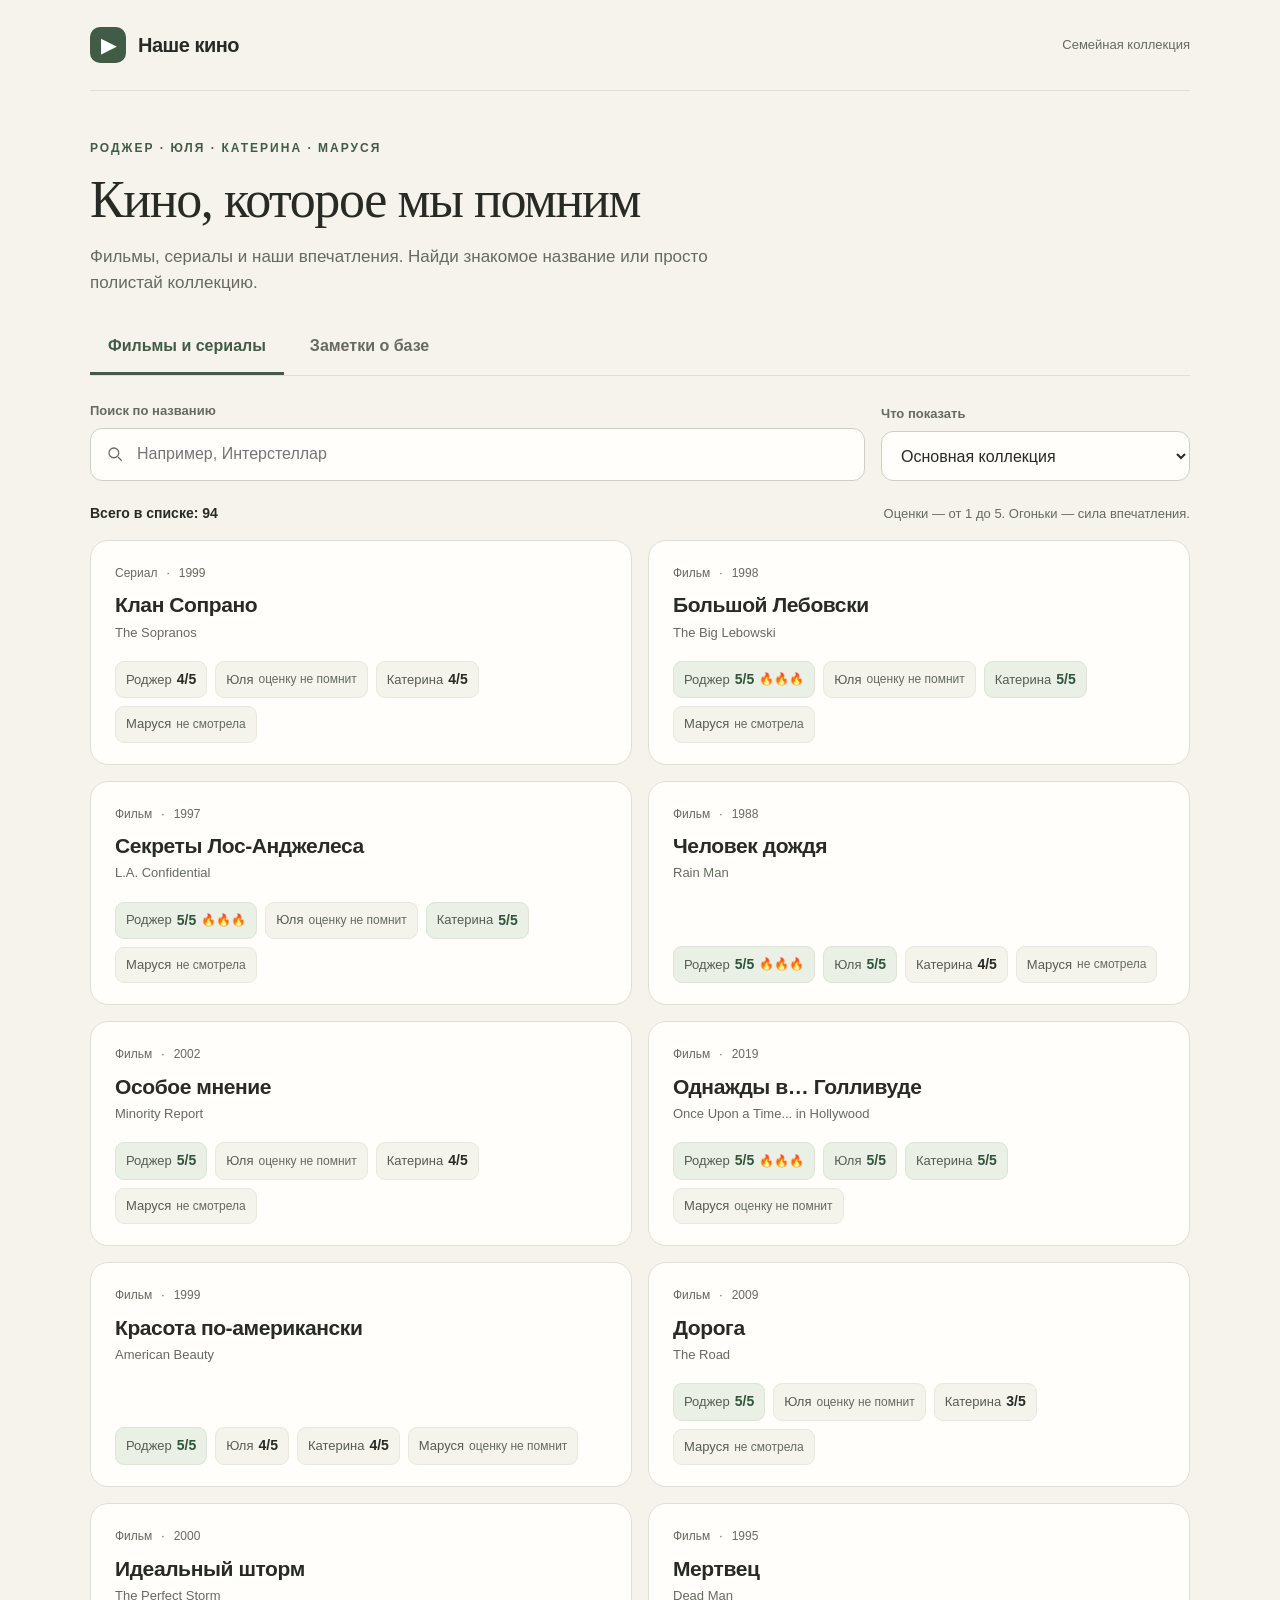
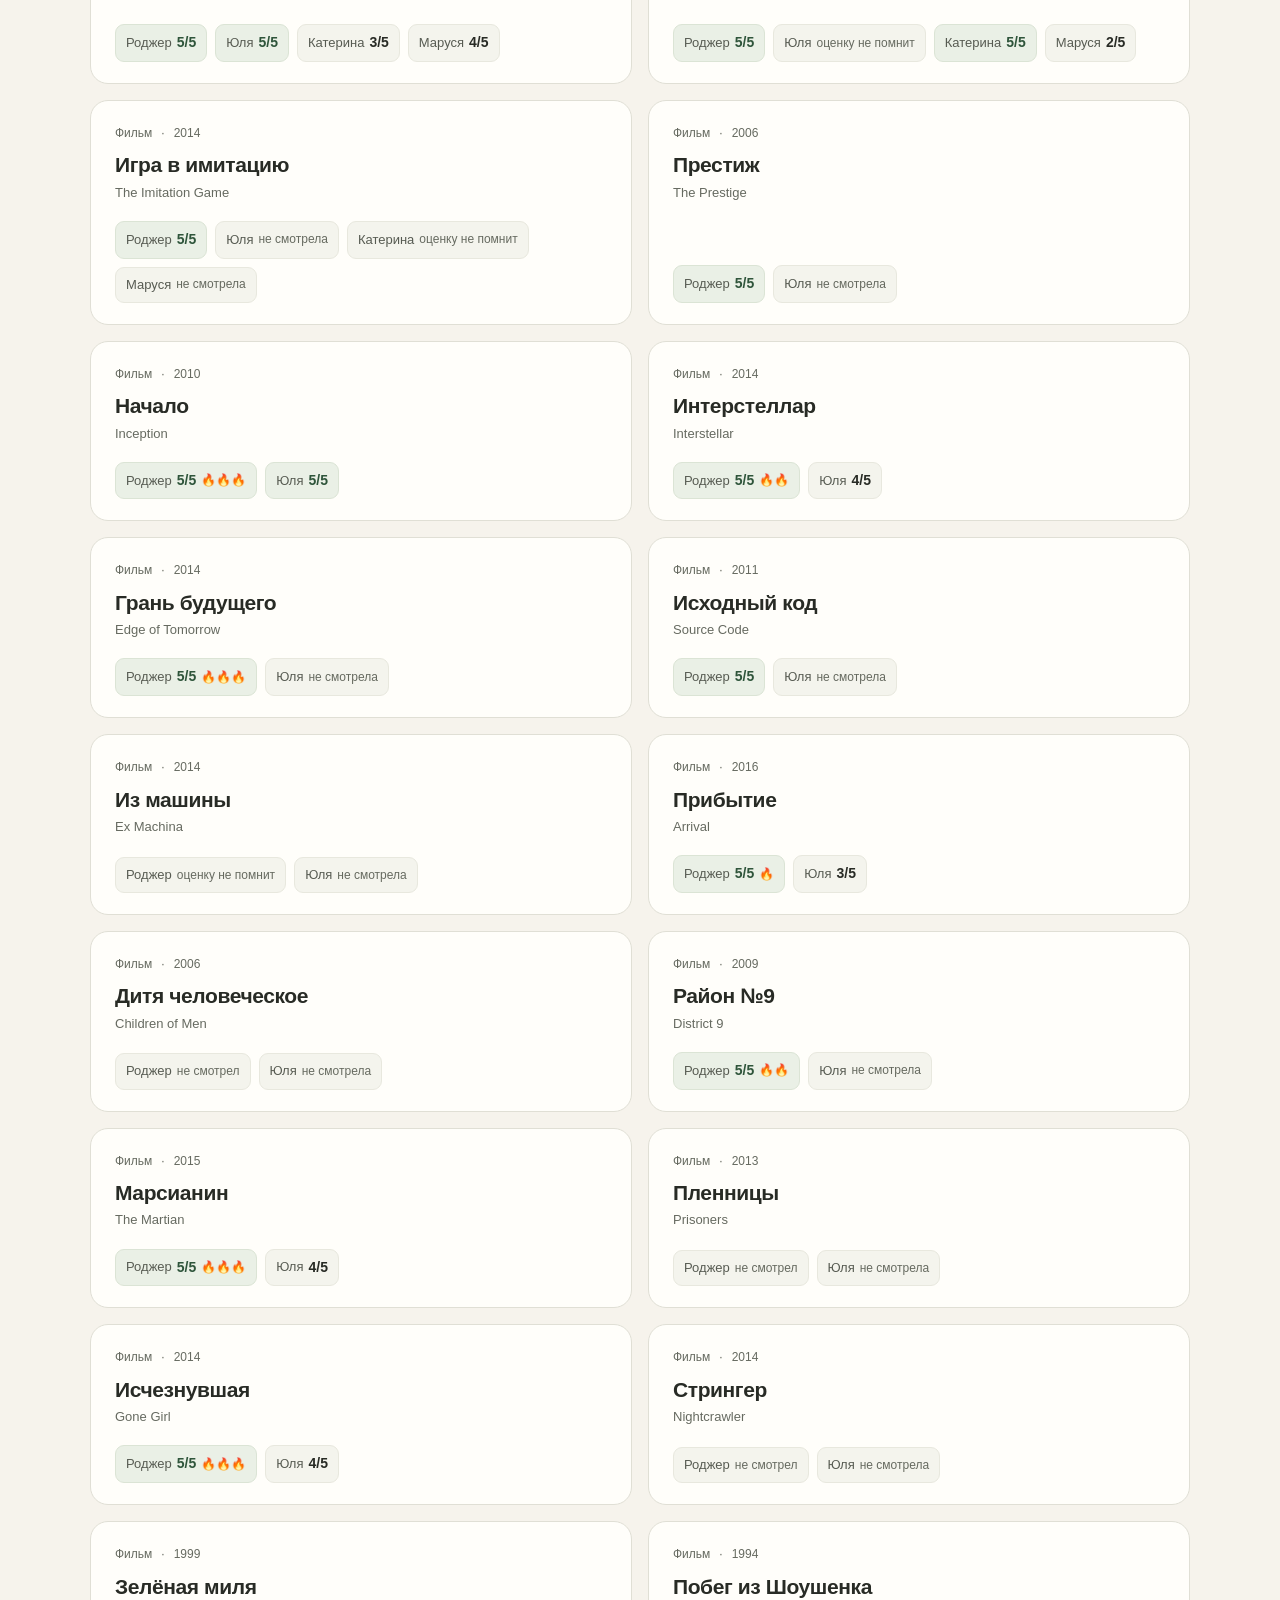
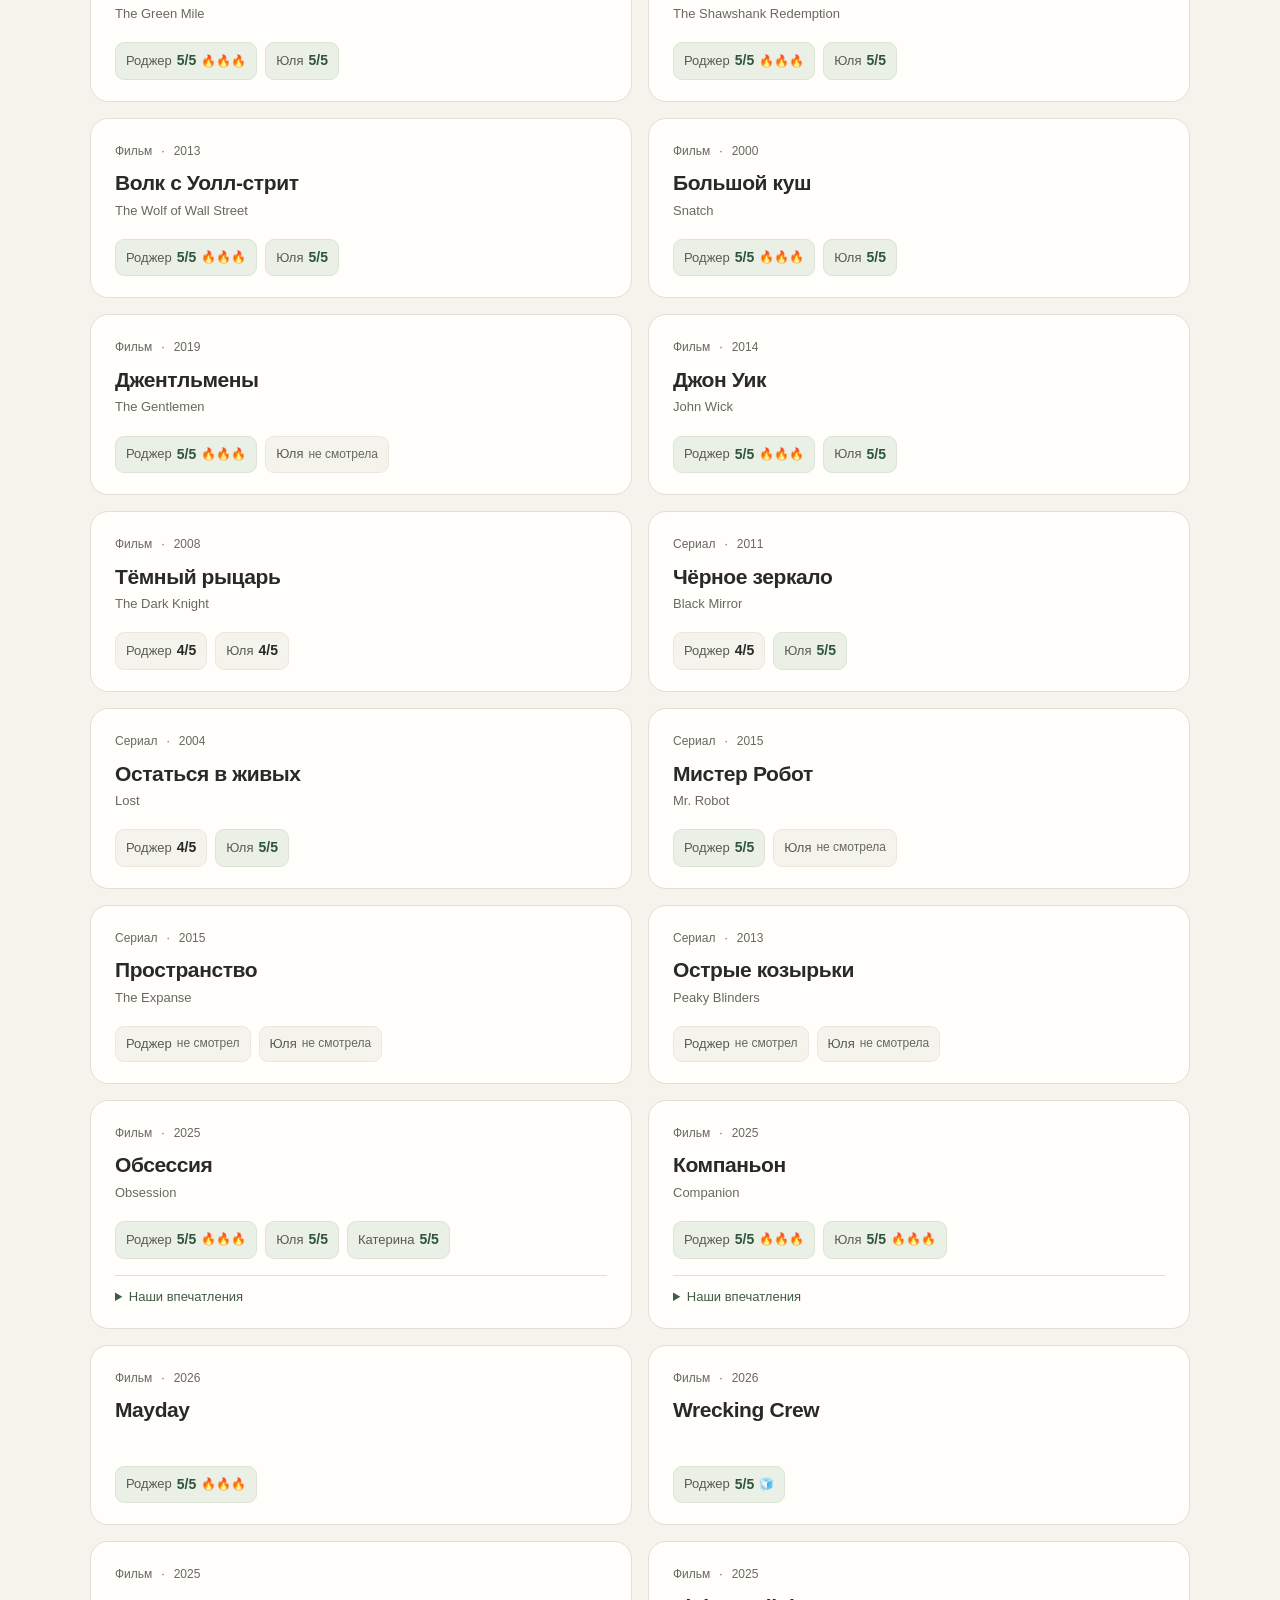
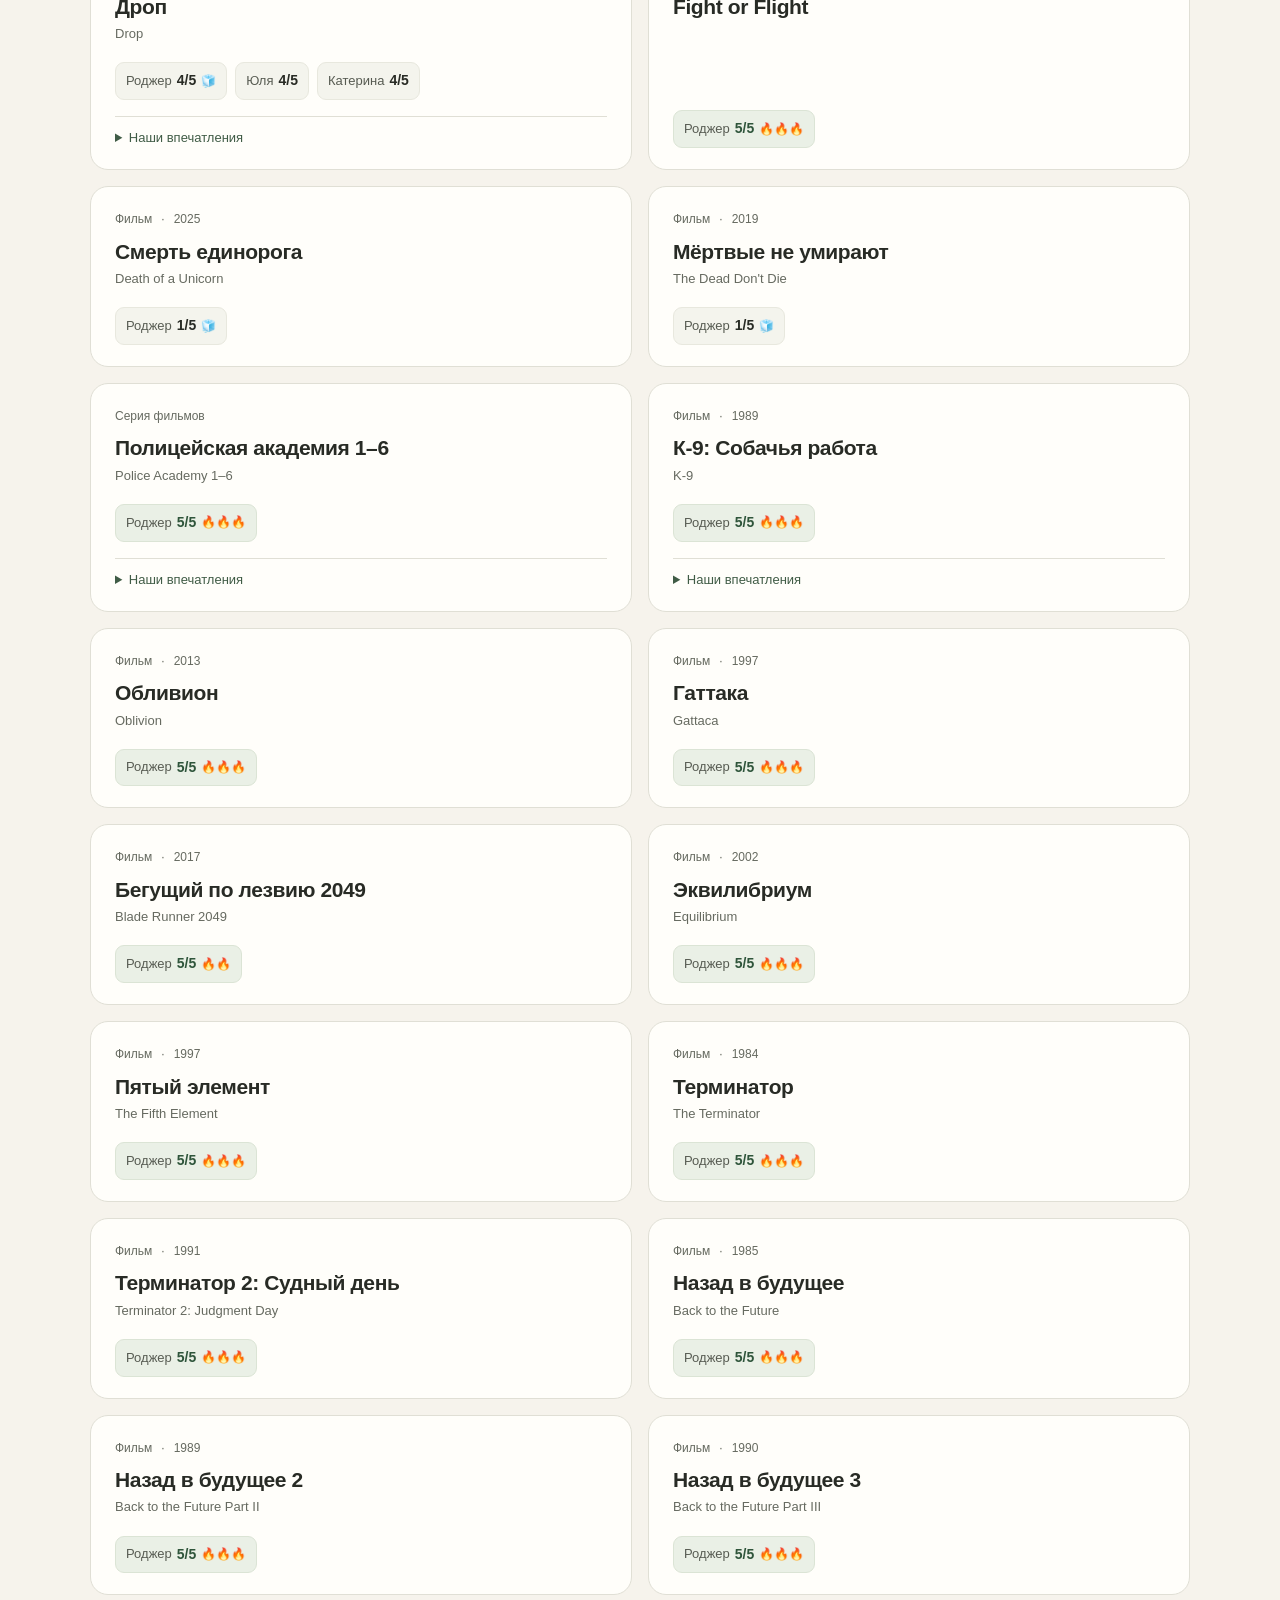
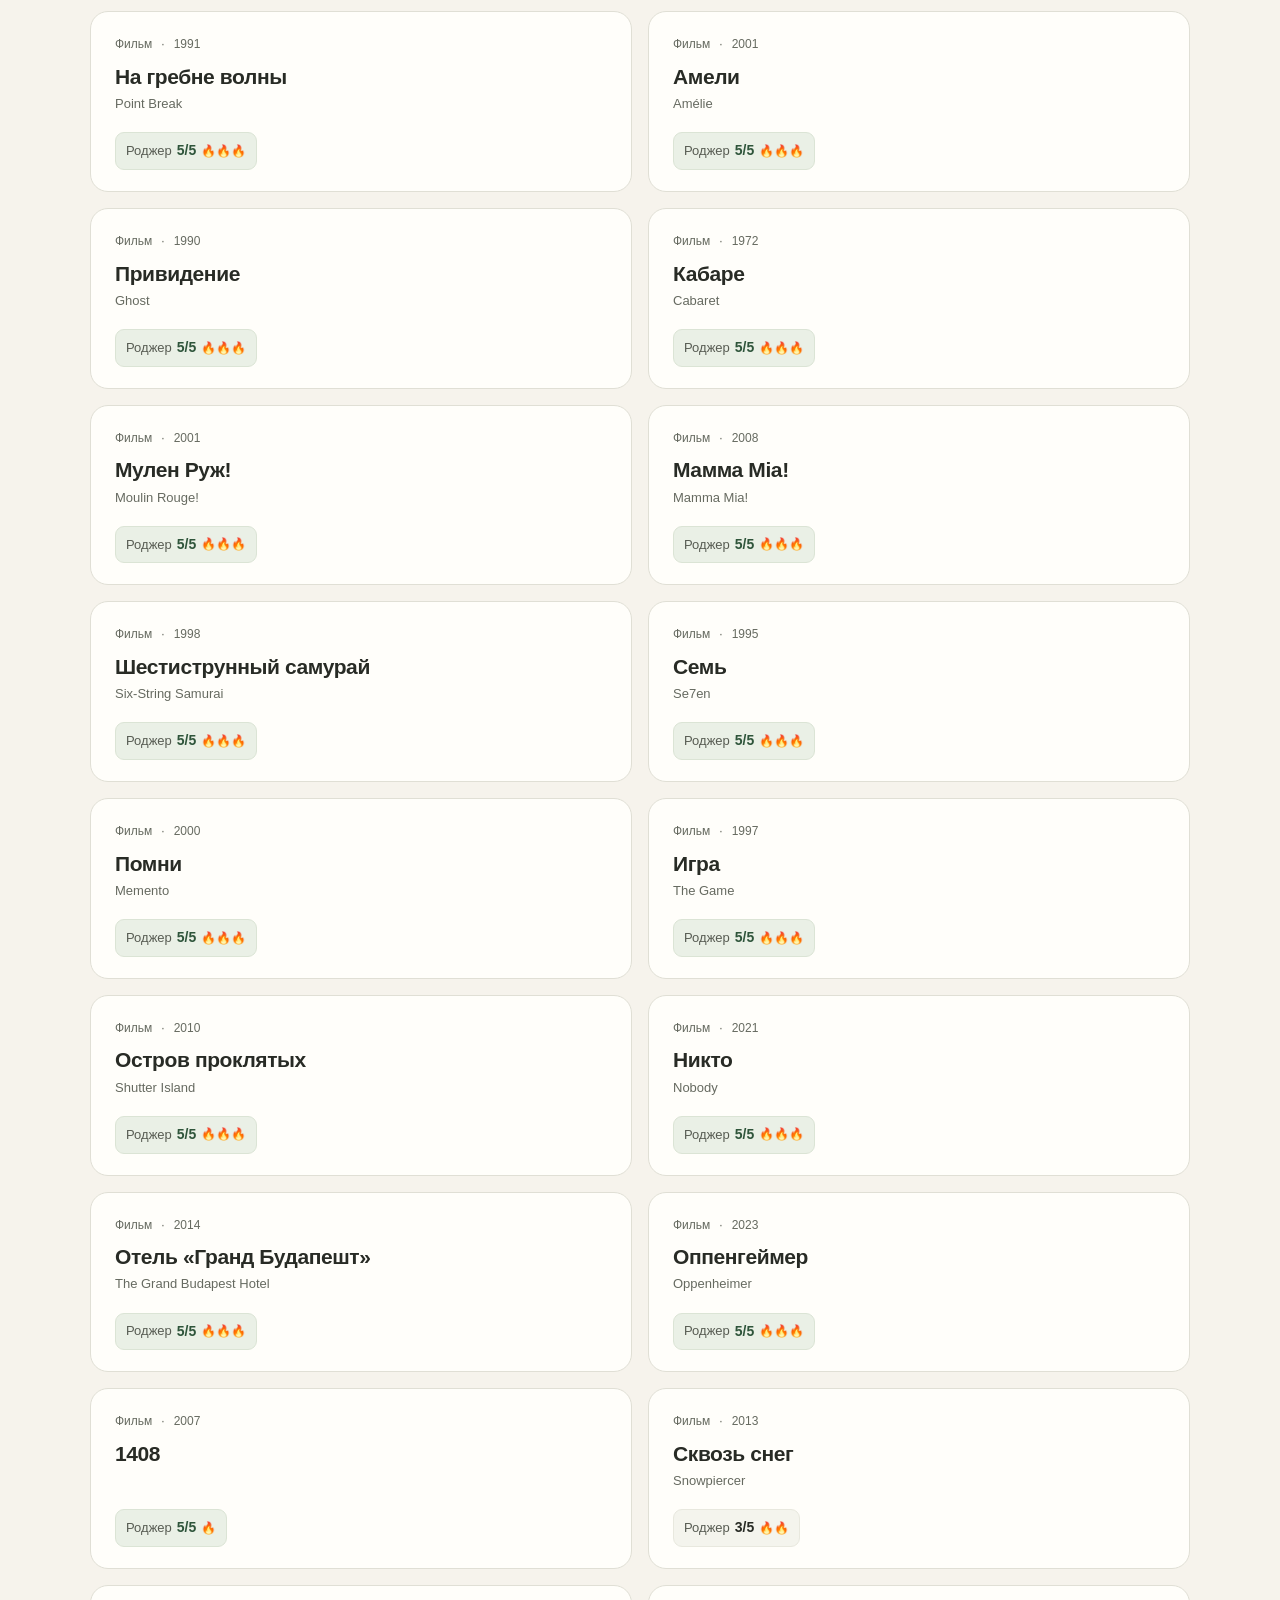
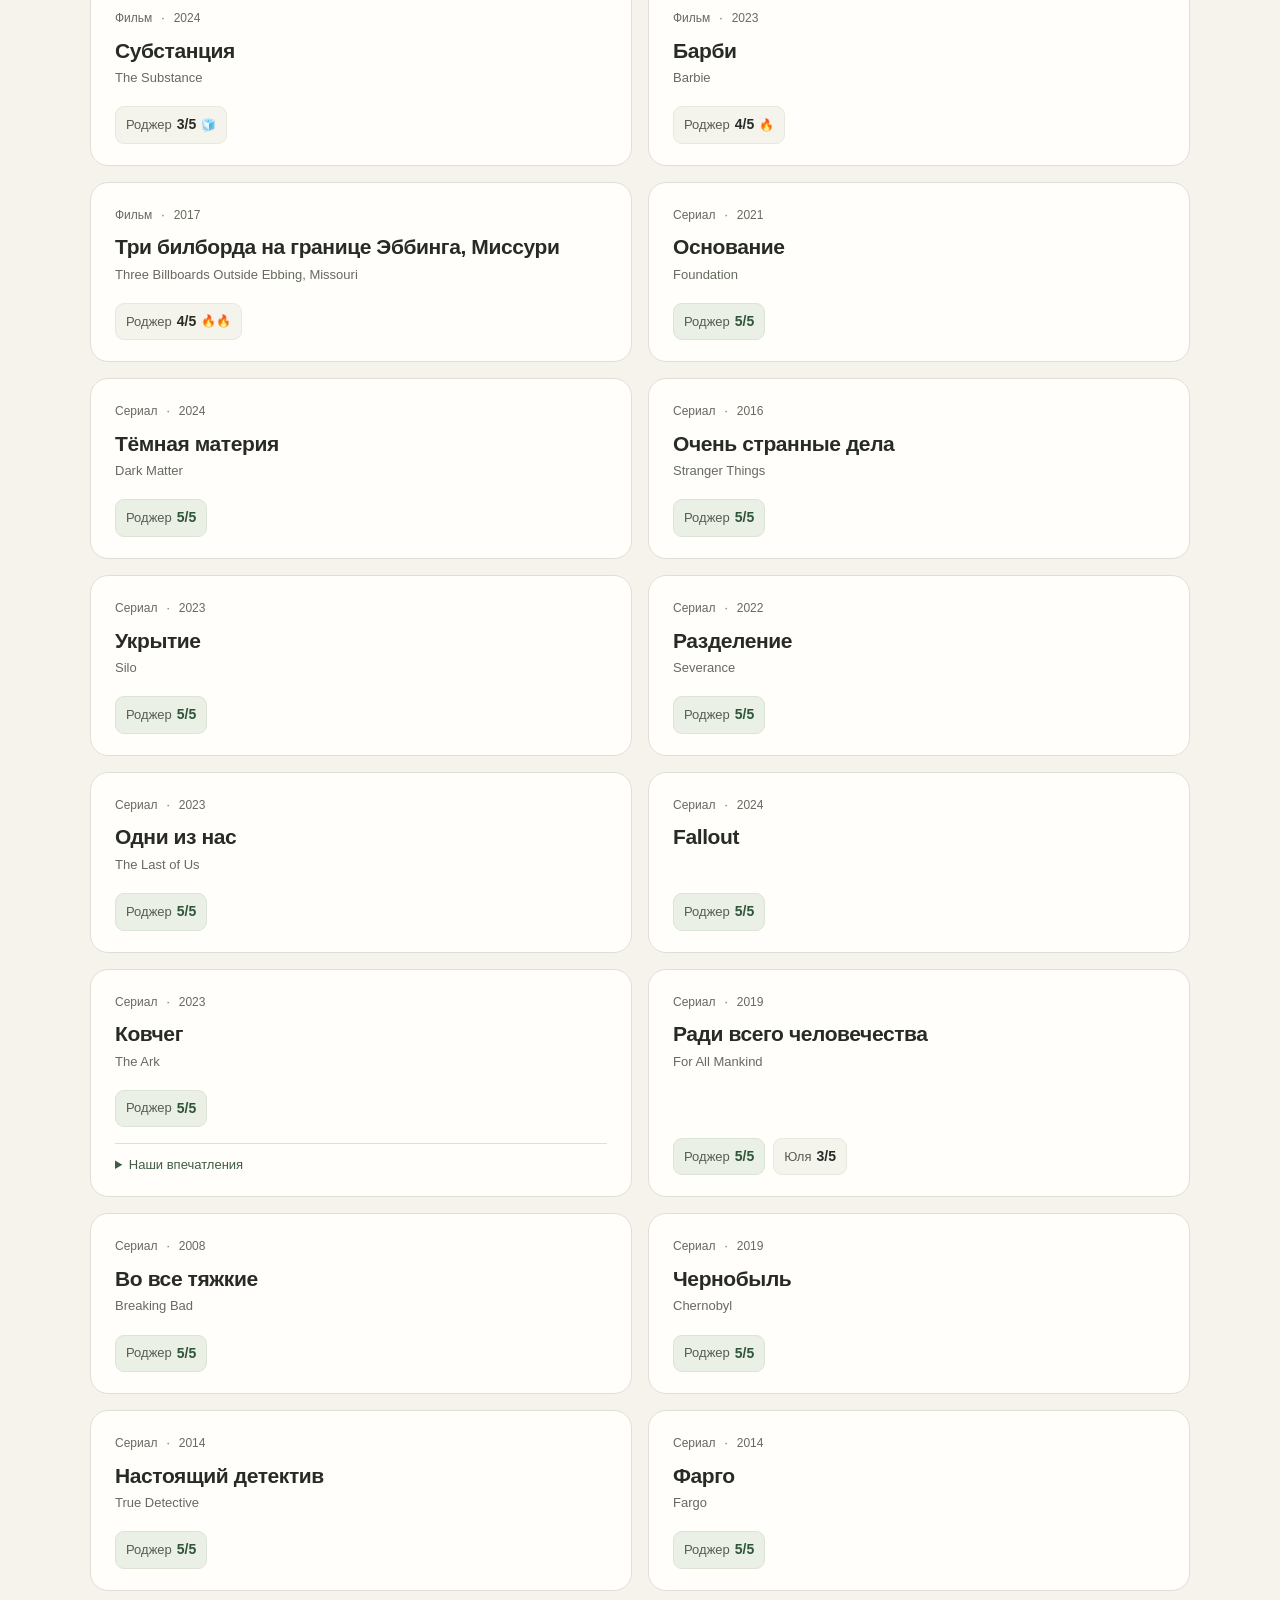
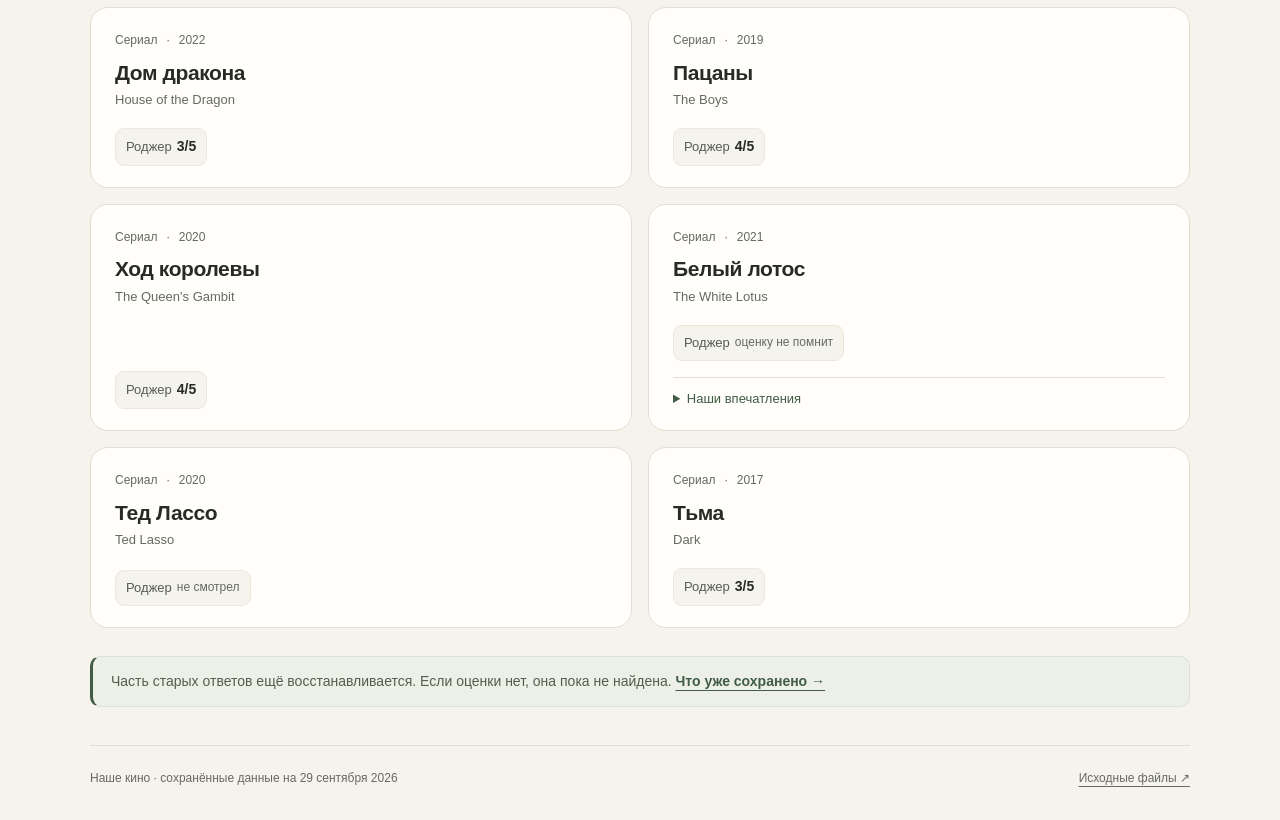
==== backup/cinema/index.html @ ad43091c "Add simple cinema collection and Markdown viewer" ====
<!doctype html>
<html lang="ru">
<head>
  <meta charset="utf-8">
  <meta name="viewport" content="width=device-width, initial-scale=1">
  <meta name="theme-color" content="#f6f3ec">
  <meta name="description" content="Семейная коллекция фильмов и сериалов: оценки, впечатления и заметки о базе.">
  <title>Наше кино — фильмы, сериалы и впечатления</title>
  <style>
    :root{color-scheme:light;--paper:#f6f3ec;--card:#fffefa;--ink:#282b25;--muted:#666a60;--line:#e0dfd5;--green:#405c46;--soft:#eaf0e6;--gold:#b68a43;--radius:18px}
    *{box-sizing:border-box}
    [hidden]{display:none!important}
    body{margin:0;background:var(--paper);color:var(--ink);font:16px/1.55 -apple-system,BlinkMacSystemFont,"Segoe UI",Arial,sans-serif}
    a{color:var(--green);text-underline-offset:4px}
    button,input,select{font:inherit;color:inherit}
    button,select{cursor:pointer}
    button,a,input,select,summary{-webkit-tap-highlight-color:transparent}
    :focus-visible{outline:3px solid #b5893c;outline-offset:4px}
    button{border:1px solid var(--line);border-radius:10px;background:var(--card);padding:10px 16px}
    button:hover{background:var(--soft)}
    .wrap{width:min(1100px,calc(100% - 56px));margin:auto}
    .top{display:flex;justify-content:space-between;align-items:center;gap:20px;padding:27px 0;border-bottom:1px solid var(--line)}
    .brand{display:flex;align-items:center;gap:12px;color:var(--ink);text-decoration:none;font-weight:750;font-size:20px;letter-spacing:-.5px}
    .mark{display:grid;place-items:center;width:36px;height:36px;background:var(--green);color:white;border-radius:10px;font-size:19px;line-height:1}
    .top-note{font-size:13px;color:var(--muted)}
    .intro{padding:44px 0 25px}
    .eyebrow{font-size:12px;text-transform:uppercase;letter-spacing:2px;color:var(--green);font-weight:700}
    h1{font-family:Georgia,"Times New Roman",serif;font-weight:400;font-size:clamp(36px,5vw,52px);letter-spacing:-1.4px;line-height:1.15;margin:10px 0 14px}
    .intro p{margin:0;color:var(--muted);max-width:660px;font-size:17px}
    .tabs{display:flex;gap:8px;border-bottom:1px solid var(--line);margin-bottom:25px}
    .tabs a{display:block;padding:13px 18px;color:var(--muted);text-decoration:none;border-bottom:3px solid transparent;font-weight:600}
    .tabs a[aria-current="page"]{color:var(--green);border-color:var(--green)}
    .tabs a:hover{color:var(--green);background:#efeee6}
    .toolbar{display:flex;align-items:end;gap:16px}
    .field{display:flex;flex-direction:column;gap:7px}
    .field label{font-size:13px;font-weight:600;color:var(--muted)}
    .search-field{flex:1}
    .search{position:relative}
    .search svg{position:absolute;left:16px;top:17px;color:var(--muted);pointer-events:none}
    input[type="search"]{width:100%;padding:13px 16px 13px 46px}
    input,select{border:1px solid #cecfc3;border-radius:12px;background:var(--card);min-height:50px}
    select{padding:12px 40px 12px 15px;max-width:100%}
    .list-info{display:flex;align-items:baseline;justify-content:space-between;gap:12px;margin:22px 0 15px;font-size:13px;color:var(--muted)}
    .list-info p{margin:0}
    .list-info #count{font-size:14px;font-weight:650;color:var(--ink);white-space:nowrap}
    .cards{display:grid;grid-template-columns:repeat(2,minmax(0,1fr));gap:16px}
    .card{border:1px solid var(--line);border-radius:var(--radius);background:var(--card);padding:23px 24px 21px;display:flex;flex-direction:column;min-width:0}
    .meta{font-size:12px;color:var(--muted);display:flex;align-items:center;gap:9px;margin-bottom:9px}
    .meta span+span::before{content:'·';margin-right:9px}
    .card h2{font-size:21px;line-height:1.3;letter-spacing:-.4px;margin:0 0 4px;font-weight:650;overflow-wrap:anywhere}
    .original{margin:0 0 18px;color:var(--muted);font-size:13px;min-height:20px;overflow-wrap:anywhere}
    .ratings{display:flex;flex-wrap:wrap;gap:8px;margin-top:auto}
    .rating{display:flex;flex-wrap:wrap;gap:5px;align-items:center;background:#f4f4ed;border:1px solid #e8e8de;padding:7px 10px;border-radius:9px;font-size:13px}
    .rating .name{color:#575b52}
    .rating strong{font-size:14px;font-weight:700}
    .rating .meaning{color:var(--muted);font-size:12px}
    .rating.high{background:var(--soft);border-color:#dbe4d5}
    .rating.high strong{color:#2f553b}
    .reaction{font-size:12px;white-space:nowrap}
    .no-data{color:var(--muted);font-size:12px;padding:7px 2px}
    .status{display:inline-block;margin:0 0 14px;color:var(--green);font-size:12px;font-weight:600}
    .card details{margin-top:16px;border-top:1px solid var(--line);padding-top:11px;font-size:13px;color:var(--muted)}
    summary{cursor:pointer;color:var(--green);width:fit-content}
    .card details p{margin:8px 0 0;line-height:1.6}
    .notice{border:1px solid #dce2d4;border-left:3px solid var(--green);border-radius:10px;background:#edf0e7;padding:14px 18px;margin:28px 0;color:#545e4d;font-size:14px}
    .notice a{font-weight:600;white-space:nowrap}
    .state{grid-column:1/-1;text-align:center;padding:50px 20px;border:1px dashed #c9cdbe;border-radius:var(--radius);background:#faf9f4;color:var(--muted)}
    .state h2{color:var(--ink);font-size:21px;font-weight:650;margin:0 0 8px}
    .state p{margin:0 0 18px}
    .doc-toolbar{display:flex;justify-content:space-between;align-items:end;gap:16px;margin-bottom:22px}
    .doc-toolbar a{font-size:13px;margin-bottom:10px;white-space:nowrap}
    .document{background:var(--card);border:1px solid var(--line);border-radius:var(--radius);padding:clamp(22px,5vw,52px);max-width:900px;margin:0 auto;overflow-wrap:anywhere}
    .document h1{font-size:34px;letter-spacing:-.7px;line-height:1.25;margin:0 0 25px}
    .document h2{font-size:23px;line-height:1.35;margin:32px 0 13px;letter-spacing:-.4px}
    .document h3{font-size:18px;margin:27px 0 10px}
    .document p{margin:0 0 17px}
    .document ul,.document ol{padding-left:24px;margin:15px 0 22px}
    .document li{margin:8px 0}
    .document code{font:13px/1.5 ui-monospace,SFMono-Regular,Consolas,monospace;background:#f0f1e9;border-radius:4px;padding:2px 5px;overflow-wrap:anywhere}
    .document pre{overflow:auto;background:#f0f1e9;padding:18px;border-radius:10px}
    .document pre code{padding:0}
    .document blockquote{margin:20px 0;padding:12px 20px;border-left:3px solid var(--green);background:var(--soft)}
    .table-scroll{overflow-x:auto;margin:20px 0 25px}
    table{width:100%;border-collapse:collapse;font-size:14px;text-align:left;line-height:1.55}
    th{background:#edf0e7;font-weight:650}
    th,td{padding:12px 14px;border:1px solid var(--line);vertical-align:top;min-width:130px}
    .document hr{border:0;border-top:1px solid var(--line);margin:25px 0}
    footer{display:flex;justify-content:space-between;gap:16px;border-top:1px solid var(--line);margin-top:38px;padding:23px 0 32px;font-size:12px;color:var(--muted)}
    footer a{color:var(--muted)}
    .skip{position:absolute;top:-80px;left:16px;background:white;padding:10px;z-index:10}
    .skip:focus{top:10px}
    @media(max-width:680px){.wrap{width:calc(100% - 32px)}.top{padding:20px 0}.top-note{display:none}.intro{padding:30px 0 22px}.intro p{font-size:15px}.tabs{gap:0}.tabs a{font-size:14px;padding:12px}.toolbar{flex-direction:column;align-items:stretch;gap:12px}.cards{grid-template-columns:1fr}.card{padding:20px}.card h2{font-size:20px}.list-info{align-items:start;flex-direction:column;gap:4px}.doc-toolbar{align-items:stretch;flex-direction:column;gap:8px}.doc-toolbar a{align-self:start;margin:0}.document{padding:23px 19px}.document h1{font-size:28px}.document h2{font-size:21px}footer{flex-direction:column;gap:6px}.notice a{white-space:normal}}
    @media(prefers-reduced-motion:no-preference){button,a{transition:background .15s,color .15s}}
    @media print{.top,.tabs,.toolbar,.doc-toolbar,footer,.notice{display:none}.wrap{width:100%}.document{padding:0;border:0}.card{break-inside:avoid}.cards{gap:10px}body{background:white}}
  </style>
</head>
<body>
  <a class="skip" href="#main">Перейти к содержимому</a>
  <div class="wrap">
    <header class="top">
      <a class="brand" href="#films" aria-label="Наше кино — главная"><span class="mark" aria-hidden="true">▶</span>Наше кино</a>
      <span class="top-note">Семейная коллекция</span>
    </header>
    <div class="intro">
      <span class="eyebrow">Роджер · Юля · Катерина · Маруся</span>
      <h1>Кино, которое мы помним</h1>
      <p>Фильмы, сериалы и наши впечатления. Найди знакомое название или просто полистай коллекцию.</p>
    </div>
    <nav class="tabs" aria-label="Разделы">
      <a href="#films" id="films-link" aria-current="page">Фильмы и сериалы</a>
      <a href="#notes" id="notes-link">Заметки о базе</a>
    </nav>
    <main id="main">
      <section id="films" aria-label="Фильмы и сериалы">
        <div class="toolbar">
          <div class="field search-field">
            <label for="search">Поиск по названию</label>
            <div class="search">
              <svg width="18" height="18" viewBox="0 0 24 24" fill="none" stroke="currentColor" stroke-width="1.7" aria-hidden="true"><circle cx="10.5" cy="10.5" r="6.5"/><path d="m16 16 5 5"/></svg>
              <input type="search" id="search" placeholder="Например, Интерстеллар" autocomplete="off">
            </div>
          </div>
          <div class="field">
            <label for="collection">Что показать</label>
            <select id="collection">
              <option value="main">Основная коллекция</option>
              <option value="legacy">Ранние оценки Роджера и Юли</option>
              <option value="marusya">Список Маруси</option>
            </select>
          </div>
        </div>
        <div class="list-info"><p id="count" role="status" aria-live="polite">Загружаем коллекцию…</p><p id="legend">Оценки — от 1 до 5. Огоньки — сила впечатления.</p></div>
        <div class="cards" id="cards" aria-busy="true"></div>
        <div class="notice">Часть старых ответов ещё восстанавливается. Если оценки нет, она пока не найдена. <a href="#notes">Что уже сохранено →</a></div>
      </section>
      <section id="notes" aria-label="Заметки о базе" hidden>
        <div class="doc-toolbar">
          <div class="field">
            <label for="document">Что почитать</label>
            <select id="document">
              <option value="inventory">Итоги проверки — 29 сентября</option>
              <option value="recovery">Восстановление анкет FAST 101</option>
              <option value="readme">О резервной копии</option>
            </select>
          </div>
          <a id="download" href="Kino_inventory_2026-09-29.md" download>Скачать текст</a>
        </div>
        <article id="document-body" class="document" aria-busy="true"></article>
      </section>
      <noscript><p class="notice">Для просмотра карточек включи JavaScript в браузере. Отчёт можно <a href="Kino_inventory_2026-09-29.md">скачать здесь</a>.</p></noscript>
    </main>
    <footer><span>Наше кино · сохранённые данные на 29 сентября 2026</span><a href="https://github.com/RojerStorm/model-r/tree/main/backup/cinema" target="_blank" rel="noopener noreferrer">Исходные файлы ↗</a></footer>
  </div>
  <script>
    'use strict';
    const $ = id => document.getElementById(id);
    const escapeHTML = value => String(value ?? '').replace(/[&<>"']/g, c => ({'&':'&amp;','<':'&lt;','>':'&gt;','"':'&quot;',"'":'&#39;'}[c]));
    const normalize = value => String(value ?? '').toLocaleLowerCase('ru').replace(/ё/g,'е').replace(/[’‘]/g,"'").trim();
    const people = [['R','Роджер'],['J','Юля'],['K','Катерина'],['M','Маруся']];
    const docs = {inventory:'Kino_inventory_2026-09-29.md',recovery:'FAST101-recovery-status-2026-09-29.md',readme:'README.md'};
    const textCache = new Map();
    const dataCache = new Map();
    let listRequest = 0, docRequest = 0;

    async function readText(file) {
      if (textCache.has(file)) return textCache.get(file);
      const response = await fetch(file,{cache:'no-cache'});
      if (!response.ok) throw new Error('Не удалось загрузить файл');
      const text = await response.text();
      if (/^\s*<!doctype html/i.test(text)) throw new Error('Вместо данных получена страница');
      textCache.set(file,text);
      return text;
    }

    // The source snapshot is CSV inside named sheet sections. Quoted commas and newlines are preserved.
    function parseDelimited(text, separator=',') {
      const rows=[];let row=[],field='',quoted=false;
      for(let i=0;i<text.length;i++) {
        const c=text[i];
        if(c==='"' && (quoted || field==='')) {
          if(quoted && text[i+1]==='"'){field+='"';i++;}else quoted=!quoted;
        } else if(c===separator && !quoted){row.push(field);field='';}
        else if((c==='\n'||c==='\r')&&!quoted){
          if(c==='\r'&&text[i+1]==='\n')i++;
          row.push(field);if(row.some(x=>x!==''))rows.push(row);row=[];field='';
        } else field+=c;
      }
      if(field!==''||row.length){row.push(field);rows.push(row);}
      return rows;
    }

    function sheet(text,name) {
      const marker='TAB NAME: '+name+'>';
      const start=text.indexOf(marker);
      if(start<0)throw new Error('Вкладка не найдена');
      const body=text.slice(start+marker.length).split('<PARSED TEXT FOR SHEET:')[0].trim();
      const [headers,...rows]=parseDelimited(body);
      if(!headers || !headers.includes('Title'))throw new Error('Неизвестный формат данных');
      return rows.map(row=>Object.fromEntries(headers.map((key,i)=>[key,row[i]??''])));
    }

    async function collection(kind) {
      if(dataCache.has(kind))return dataCache.get(kind);
      let rows;
      if(kind==='legacy') {
        const [, ...raw]=parseDelimited(await readText('legacy-rj-76.tsv'),'\t');
        rows=raw.map(row=>{
          const match=row[1].match(/^(.*?)\s+\((.*)\)(.*)$/);
          return {Title:match?match[1]:row[1], 'RU title':match?match[2]+match[3]:row[1],R:row[3],J:row[5]};
        });
      } else {
        const text=await readText('model-rjkm-master-2026-09-29.txt');
        rows=sheet(text,kind==='marusya'?'M_watchlist':'Ratings');
        if(kind==='marusya')rows=rows.map(row=>({...row,M:row['M rating'],onlyM:true}));
      }
      dataCache.set(kind,rows);
      return rows;
    }

    function rating(code,name,value,reaction) {
      const v=String(value??'').trim();
      if(!v)return '';
      let detail;
      if(v==='0')detail='<span class="meaning">'+(code==='R'?'не смотрел':'не смотрела')+'</span>';
      else if(v==='?')detail='<span class="meaning">оценку не помнит</span>';
      else detail='<strong>'+escapeHTML(v)+'/5</strong>';
      const heat=String(reaction??'').match(/🔥|🧊/gu)?.join('')??'';
      const heatLabel=heat.includes('🧊')?'Холодное впечатление':('Сила впечатления: '+Array.from(heat).length+' из 3');
      return '<span class="rating'+(v==='5'?' high':'')+'"><span class="name">'+name+'</span>'+detail+(heat?'<span class="reaction" role="img" aria-label="'+heatLabel+'">'+heat+'</span>':'')+'</span>';
    }

    function card(row) {
      const title=row['RU title']||row.Title;
      const year=row.Year?String(row.Year).replace(/\.0$/,''):'';
      const type={film:'Фильм',series:'Сериал',animation:'Мультфильм','film franchise':'Серия фильмов'}[row.Type]||'';
      const scores=(row.onlyM?[people[3]]:people).map(([code,name])=>rating(code,name,row[code],row['Reaction '+code])).join('');
      const status={recommended:'В планах',candidate:'На примете',watched:'Уже смотрела',not_watched:'Ещё не смотрела',season_pending:'Ждём новый сезон',watched_unclear:'Просмотр уточняется'}[row['Status for M']]||'';
      let note=row.Notes||'';
      // Internal English recovery notes are provenance, not film impressions.
      if(!/[а-яА-ЯёЁ]/.test(note))note='';
      note=note.replace(/watchlist/gi,'список просмотра');
      return '<article class="card"><div class="meta">'+[type,year].filter(Boolean).map(x=>'<span>'+escapeHTML(x)+'</span>').join('')+'</div><h2>'+escapeHTML(title)+'</h2><p class="original">'+(row.Title!==title?escapeHTML(row.Title):'')+'</p>'+(status?'<span class="status">'+status+'</span>':'')+'<div class="ratings">'+(scores||'<span class="no-data">Оценка пока не указана</span>')+'</div>'+(note?'<details><summary>Наши впечатления</summary><p>'+escapeHTML(note)+'</p></details>':'')+'</article>';
    }

    async function showCards() {
      const request=++listRequest;
      $('cards').setAttribute('aria-busy','true');
      try {
        const kind=$('collection').value;
        const rows=await collection(kind);
        if(request!==listRequest)return;
        const q=normalize($('search').value);
        const filtered=rows.filter(row=>normalize(row.Title+' '+row['RU title']).includes(q));
        $('count').textContent=q?'Найдено: '+filtered.length+' из '+rows.length:'Всего в списке: '+rows.length;
        $('legend').textContent=kind==='legacy'?'Ранние оценки хранятся отдельно и могут отличаться от более поздних.':'Оценки — от 1 до 5. Огоньки — сила впечатления.';
        $('cards').innerHTML=filtered.length?filtered.map(card).join(''):'<div class="state"><h2>Такого названия пока нет</h2><p>Попробуй другое слово или выбери другой список.</p><button type="button" id="clear-search">Очистить поиск</button></div>';
        $('clear-search')?.addEventListener('click',()=>{$('search').value='';showCards();$('search').focus();});
      } catch(error) {
        if(request!==listRequest)return;
        $('count').textContent='Коллекция не загрузилась';
        $('cards').innerHTML='<div class="state" role="alert"><h2>Не получилось открыть коллекцию</h2><p>Проверь соединение и попробуй ещё раз.</p><button type="button" id="retry-list">Попробовать снова</button></div>';
        $('retry-list').addEventListener('click',showCards);
      } finally {if(request===listRequest)$('cards').setAttribute('aria-busy','false');}
    }

    function safeURL(url) {
      const trimmed=url.trim();
      if(/^(?:https?:\/\/|#)/i.test(trimmed))return trimmed;
      if(!/^[a-z][a-z\d+.-]*:/i.test(trimmed)&&!trimmed.startsWith('//'))return trimmed;
      return '#';
    }

    // Small, escaped Markdown reader for the text files in this folder. No remote scripts or HTML execution.
    function inline(text) {
      const tokens=[];
      let source=text.replace(/`([^`]+)`|\[([^\]]+)\]\(([^\s)]+)\)/g,(match,code,label,url)=>{
        const html=code!==undefined?'<code>'+escapeHTML(code)+'</code>':'<a href="'+escapeHTML(safeURL(url))+'" target="_blank" rel="noopener noreferrer">'+escapeHTML(label)+'</a>';
        tokens.push(html);return '\u0000'+(tokens.length-1)+'\u0000';
      });
      source=escapeHTML(source).replace(/\*\*([^*]+)\*\*/g,'<strong>$1</strong>').replace(/\*([^*]+)\*/g,'<em>$1</em>');
      return source.replace(/\u0000(\d+)\u0000/g,(_,i)=>tokens[Number(i)]);
    }

    function markdown(text) {
      const lines=text.replace(/\r\n?/g,'\n').split('\n');
      const html=[];let i=0;
      const tableRow=line=>line.trim().replace(/^\|/,'').replace(/\|$/,'').split('|').map(x=>x.trim());
      const startsBlock=line=>/^(#{1,6}\s|[-*]\s|\d+\.\s|```|>\s|---+$)/.test(line);
      while(i<lines.length) {
        const line=lines[i].trim();
        if(!line){i++;continue;}
        if(line.startsWith('```')){const body=[];i++;while(i<lines.length&&!lines[i].trim().startsWith('```'))body.push(lines[i++]);i++;html.push('<pre><code>'+escapeHTML(body.join('\n'))+'</code></pre>');continue;}
        const heading=line.match(/^(#{1,6})\s+(.+)$/);
        if(heading){const level=heading[1].length;html.push('<h'+level+'>'+inline(heading[2])+'</h'+level+'>');i++;continue;}
        if(/^---+$/.test(line)){html.push('<hr>');i++;continue;}
        if(line.includes('|')&&i+1<lines.length&&/^\|?\s*:?-+:?\s*\|/.test(lines[i+1].trim())){
          const head=tableRow(line);i+=2;const body=[];
          while(i<lines.length&&lines[i].trim().includes('|'))body.push(tableRow(lines[i++]));
          html.push('<div class="table-scroll"><table><thead><tr>'+head.map(x=>'<th scope="col">'+inline(x)+'</th>').join('')+'</tr></thead><tbody>'+body.map(row=>'<tr>'+row.map(x=>'<td>'+inline(x)+'</td>').join('')+'</tr>').join('')+'</tbody></table></div>');continue;
        }
        if(/^[-*]\s|^\d+\.\s/.test(line)){
          const ordered=/^\d+\./.test(line),tag=ordered?'ol':'ul',pattern=ordered?/^\d+\.\s+/:/^[-*]\s+/;const items=[];
          while(i<lines.length&&pattern.test(lines[i].trim()))items.push('<li>'+inline(lines[i++].trim().replace(pattern,''))+'</li>');
          html.push('<'+tag+'>'+items.join('')+'</'+tag+'>');continue;
        }
        if(line.startsWith('> ')){html.push('<blockquote>'+inline(line.slice(2))+'</blockquote>');i++;continue;}
        const paragraph=[line];i++;
        while(i<lines.length&&lines[i].trim()&&!startsBlock(lines[i].trim())&&!(lines[i].includes('|')&&lines[i+1]?.includes('---')))paragraph.push(lines[i++].trim());
        html.push('<p>'+inline(paragraph.join(' '))+'</p>');
      }
      return html.join('\n');
    }

    async function showDocument() {
      const request=++docRequest;
      const file=docs[$('document').value];
      $('download').href=file;
      $('document-body').setAttribute('aria-busy','true');
      $('document-body').innerHTML='<p role="status">Открываем заметку…</p>';
      try {
        const text=await readText(file);
        if(request!==docRequest)return;
        $('document-body').innerHTML=markdown(text);
      } catch(error) {
        if(request!==docRequest)return;
        $('document-body').innerHTML='<div class="state" role="alert"><h2>Не получилось открыть заметку</h2><p>Попробуй загрузить её ещё раз.</p><button type="button" id="retry-doc">Попробовать снова</button></div>';
        $('retry-doc').addEventListener('click',showDocument);
      } finally {if(request===docRequest)$('document-body').setAttribute('aria-busy','false');}
    }

    function navigate() {
      const notes=location.hash==='#notes';
      $('films').hidden=notes;$('notes').hidden=!notes;
      for(const [id,active] of [['films-link',!notes],['notes-link',notes]]){
        if(active)$(id).setAttribute('aria-current','page');else $(id).removeAttribute('aria-current');
      }
      if(notes)showDocument();else showCards();
    }
    $('search').addEventListener('input',showCards);
    $('collection').addEventListener('change',()=>{$('search').value='';showCards();});
    $('document').addEventListener('change',showDocument);
    window.addEventListener('hashchange',navigate);
    navigate();
  </script>
</body>
</html>
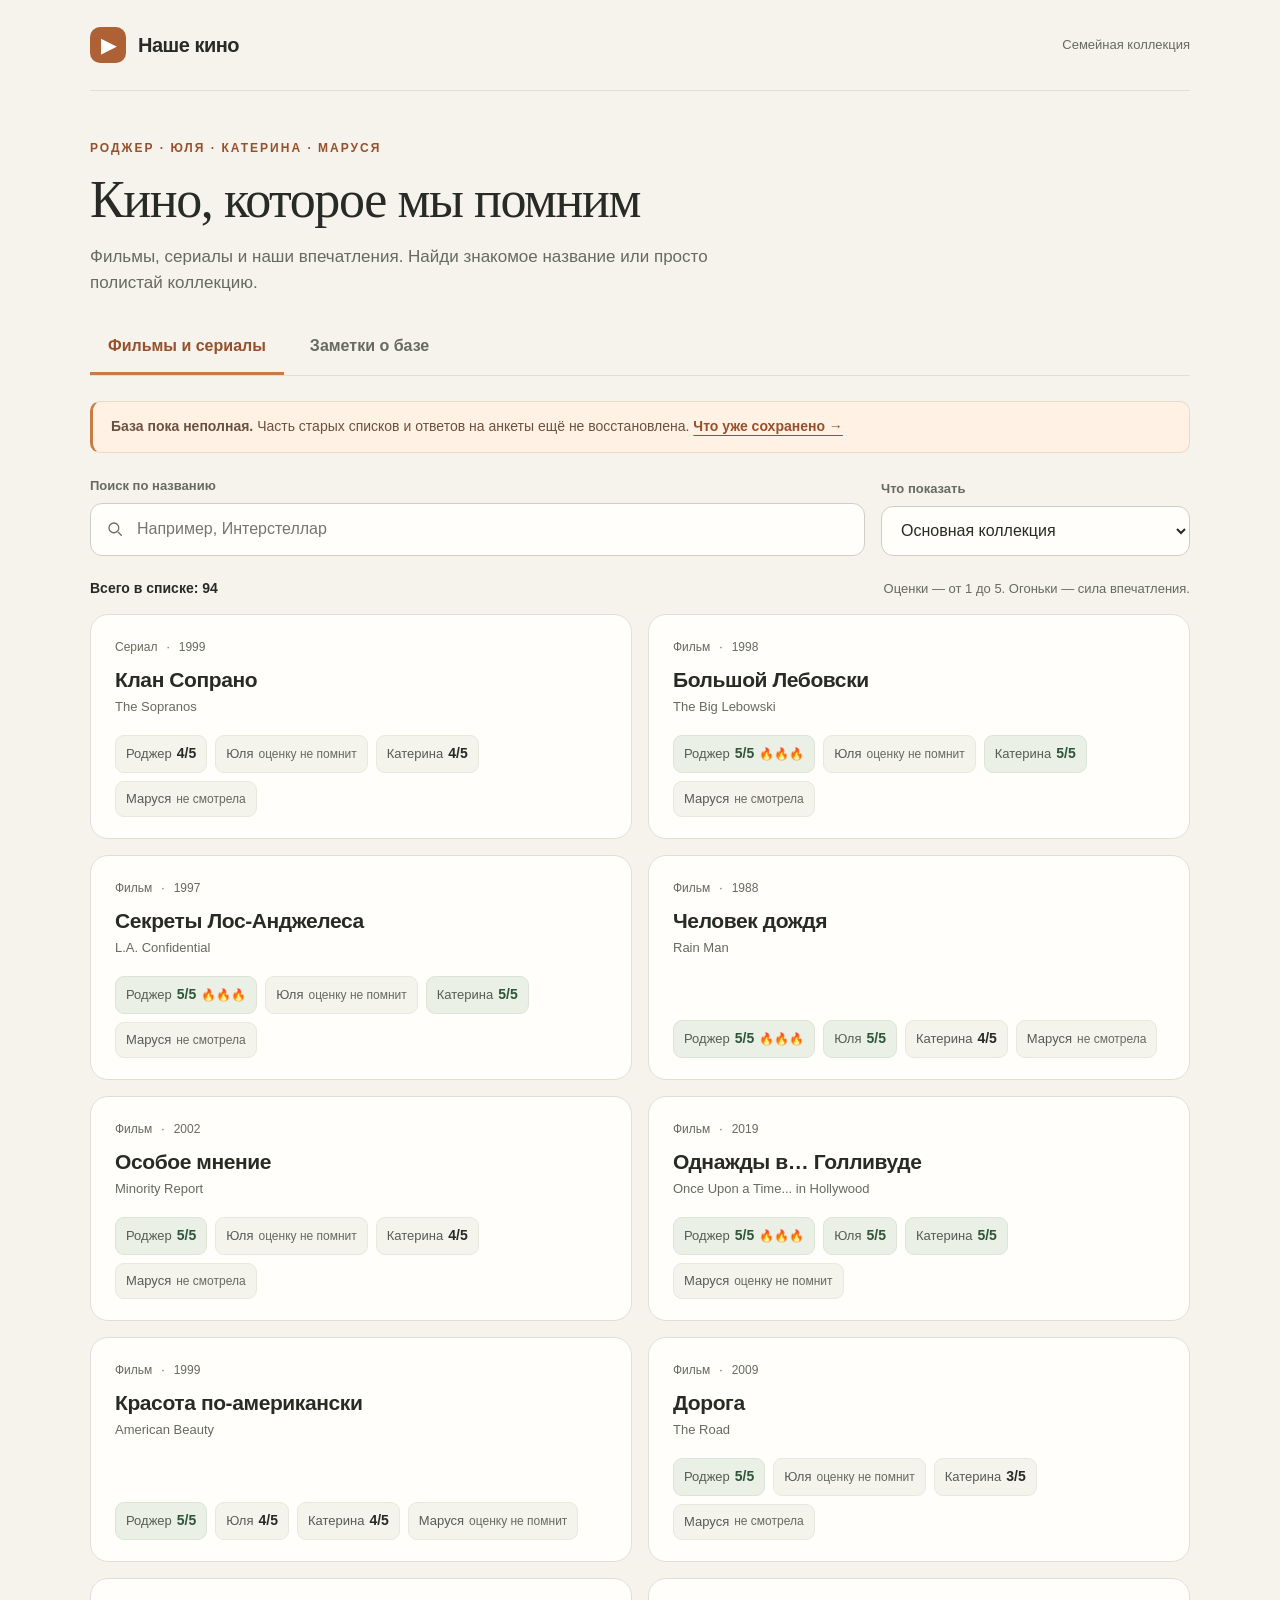
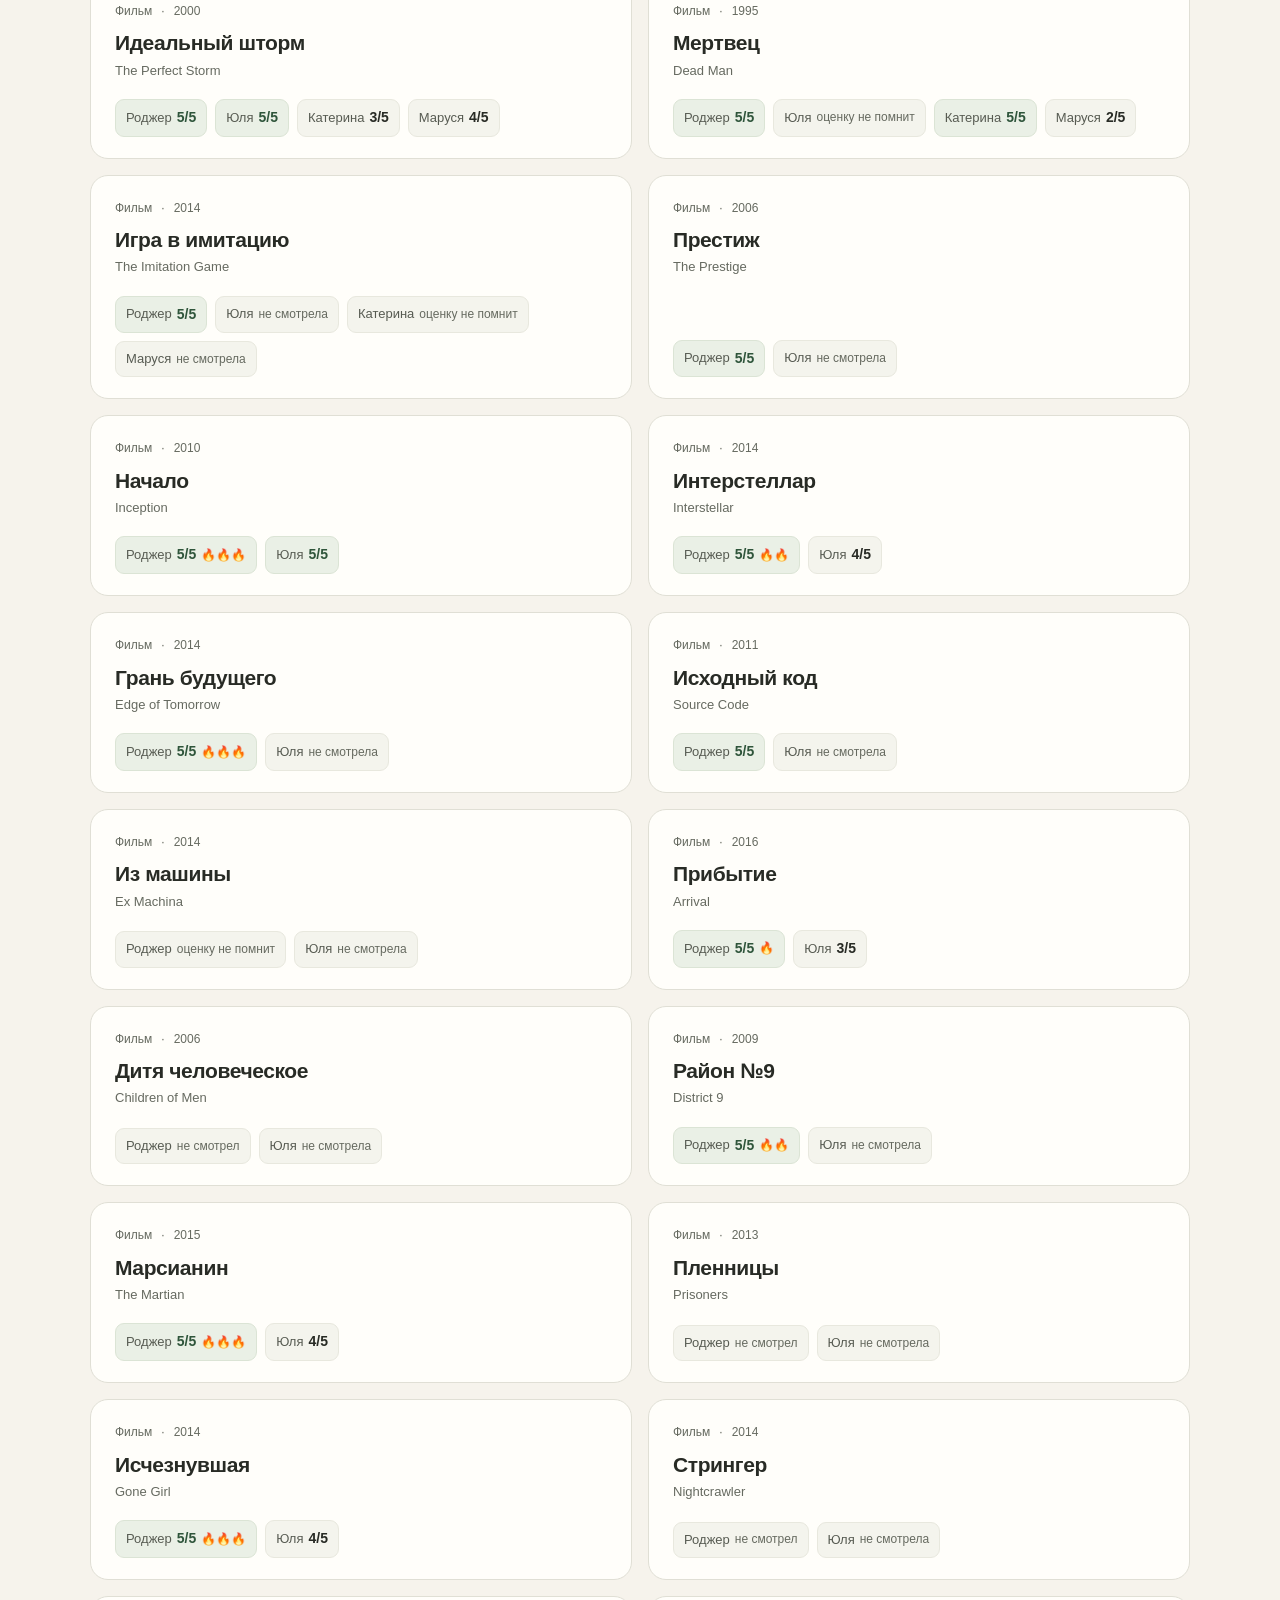
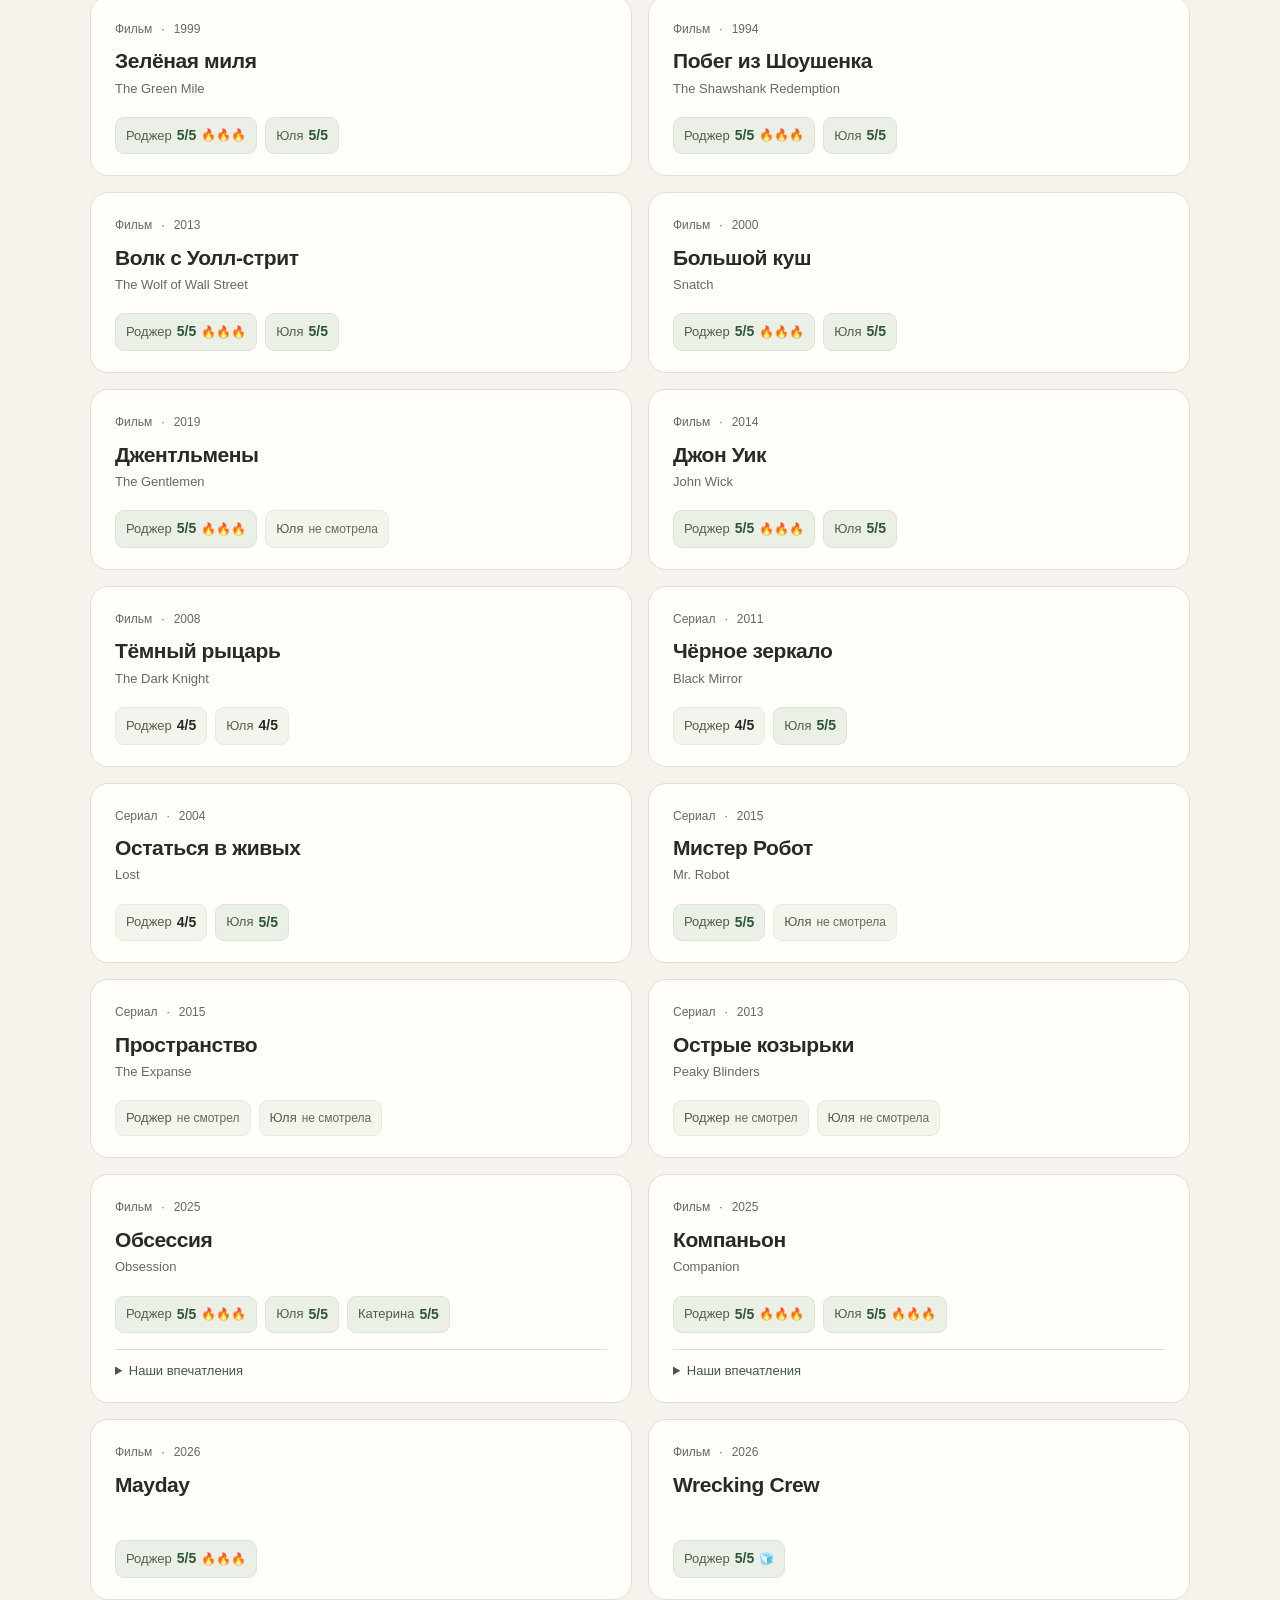
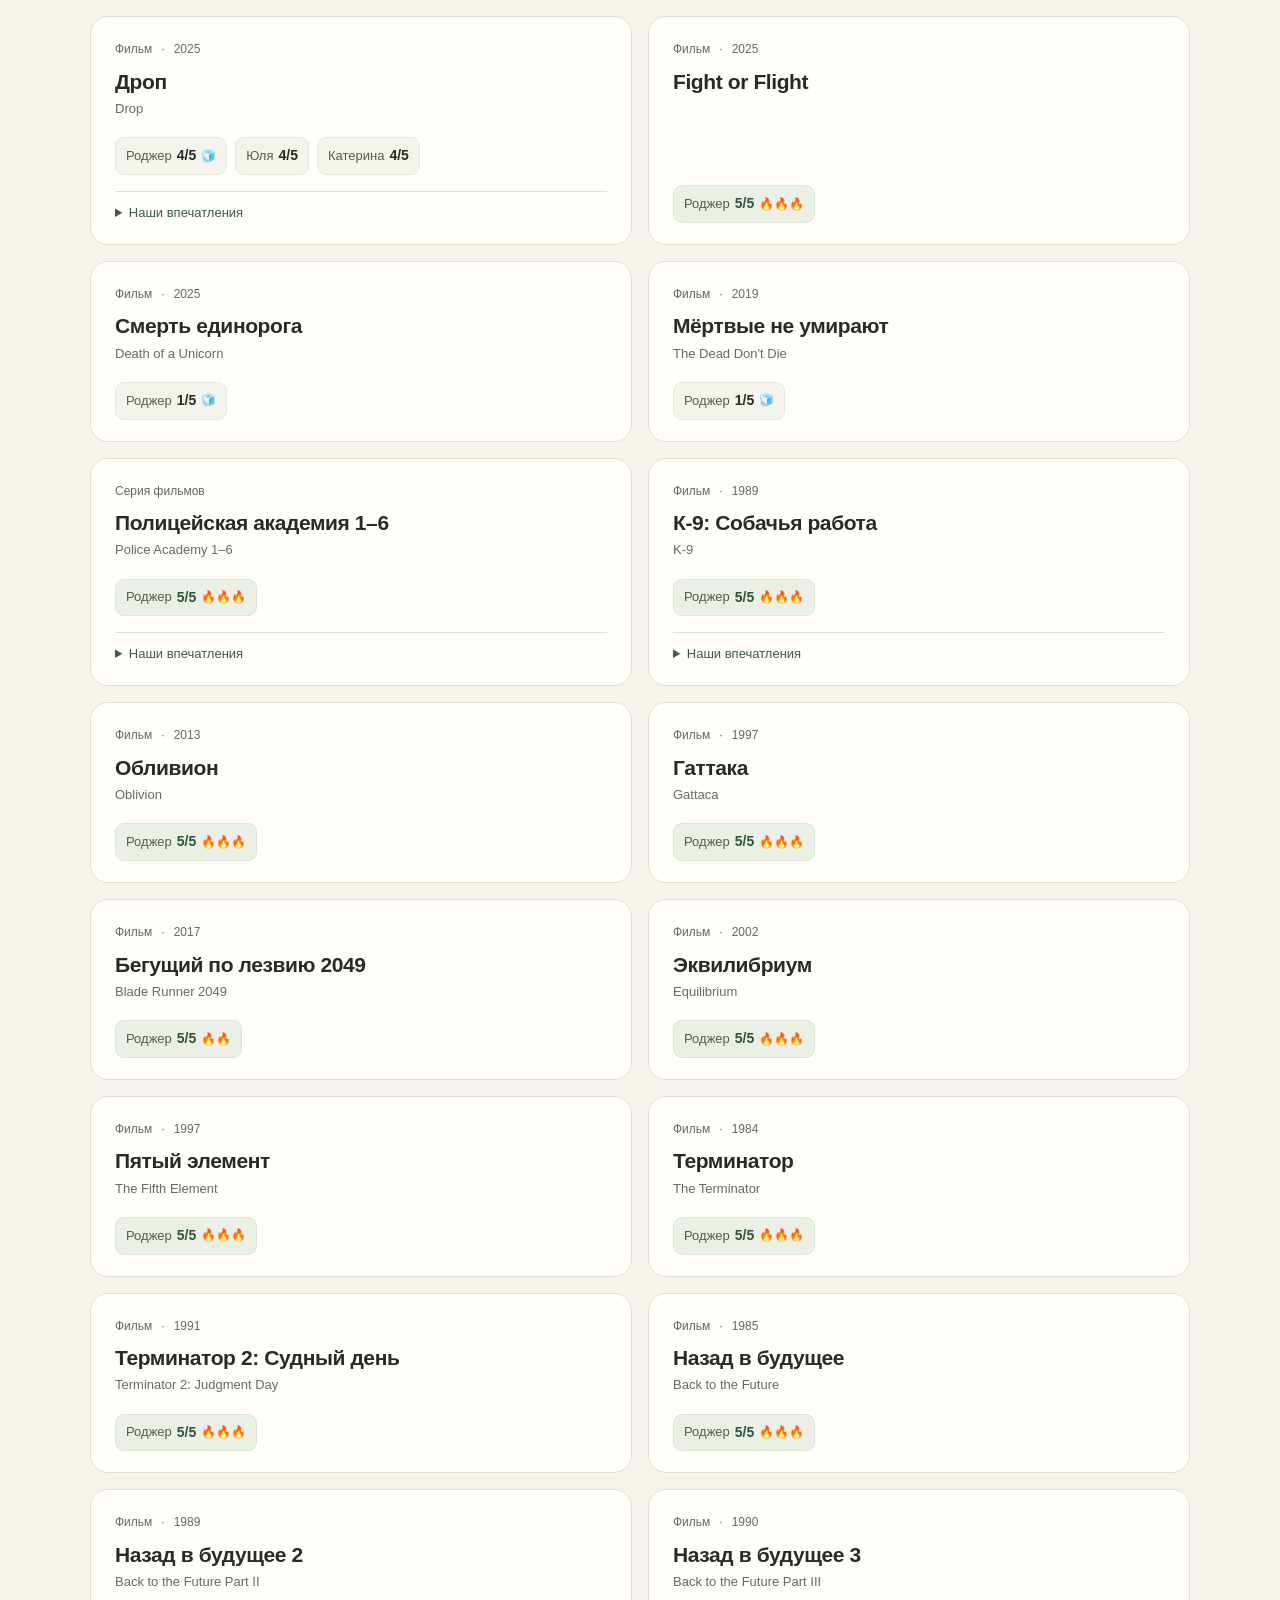
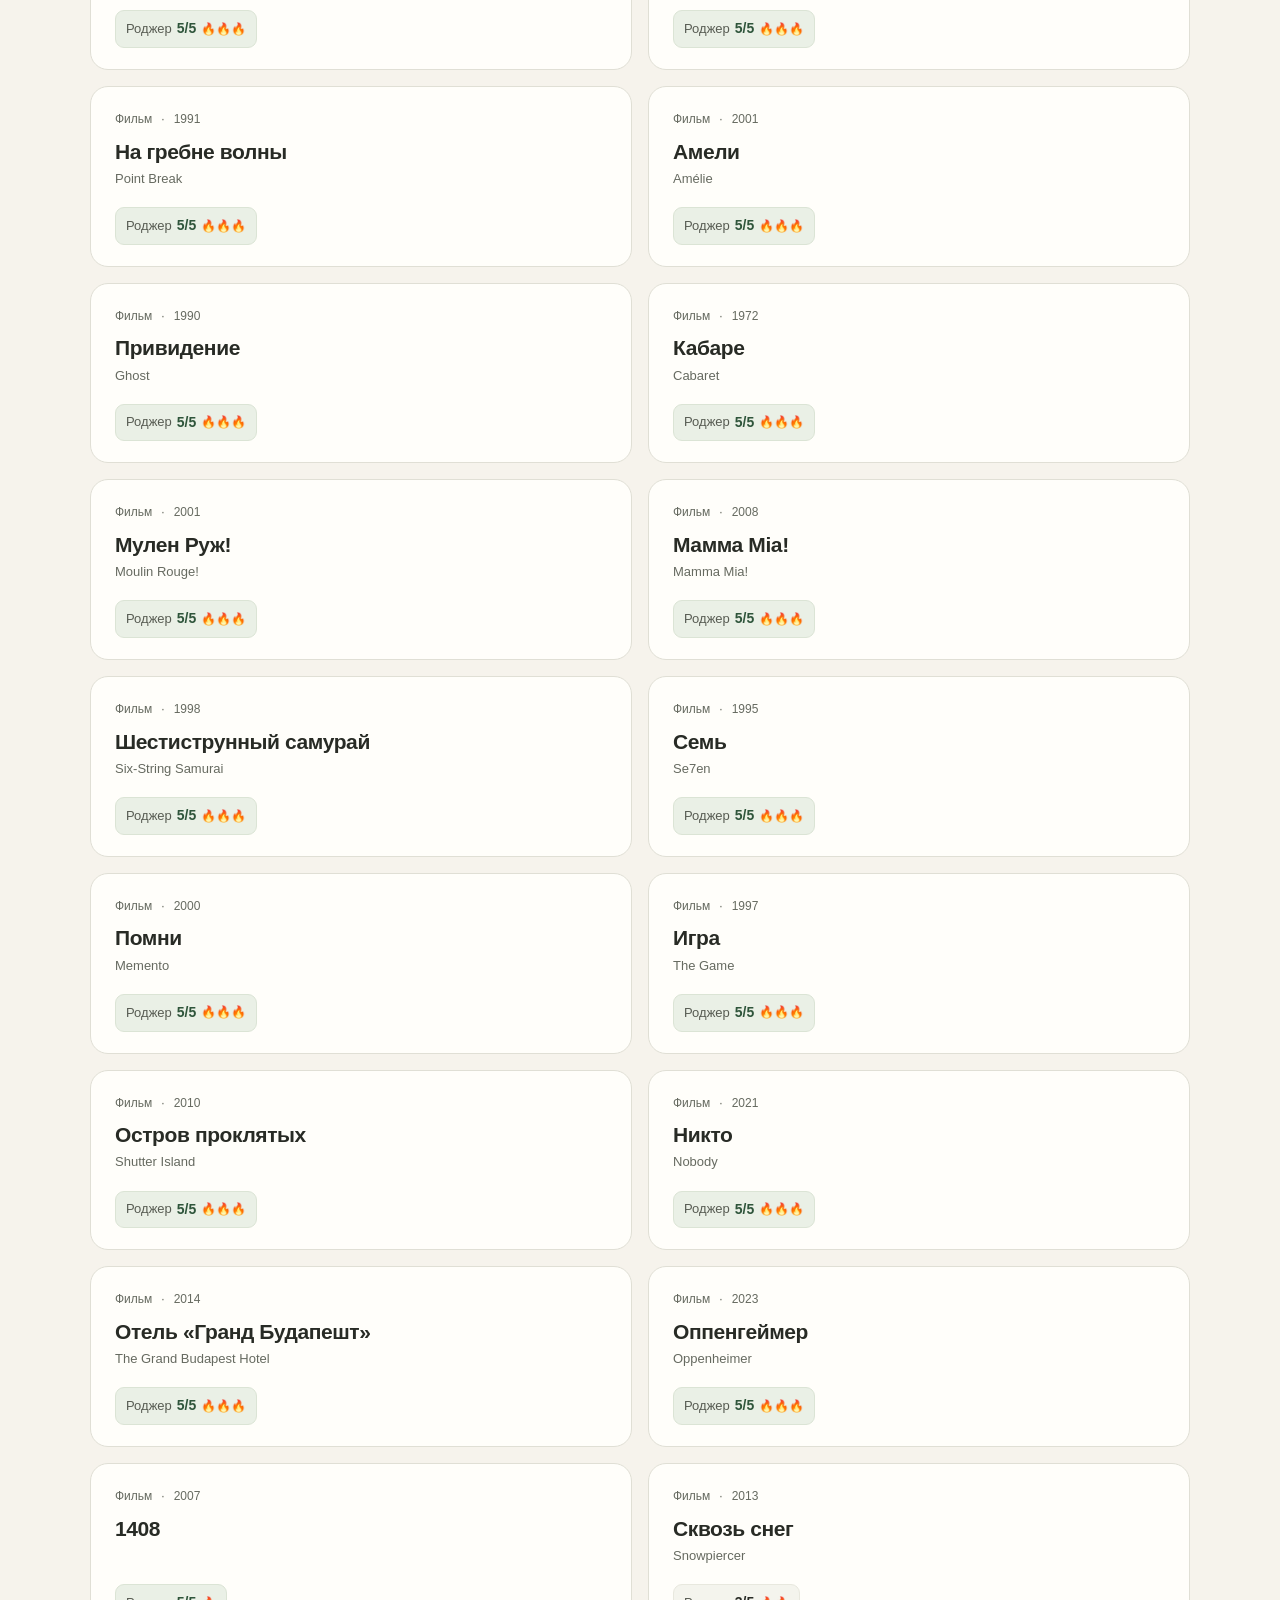
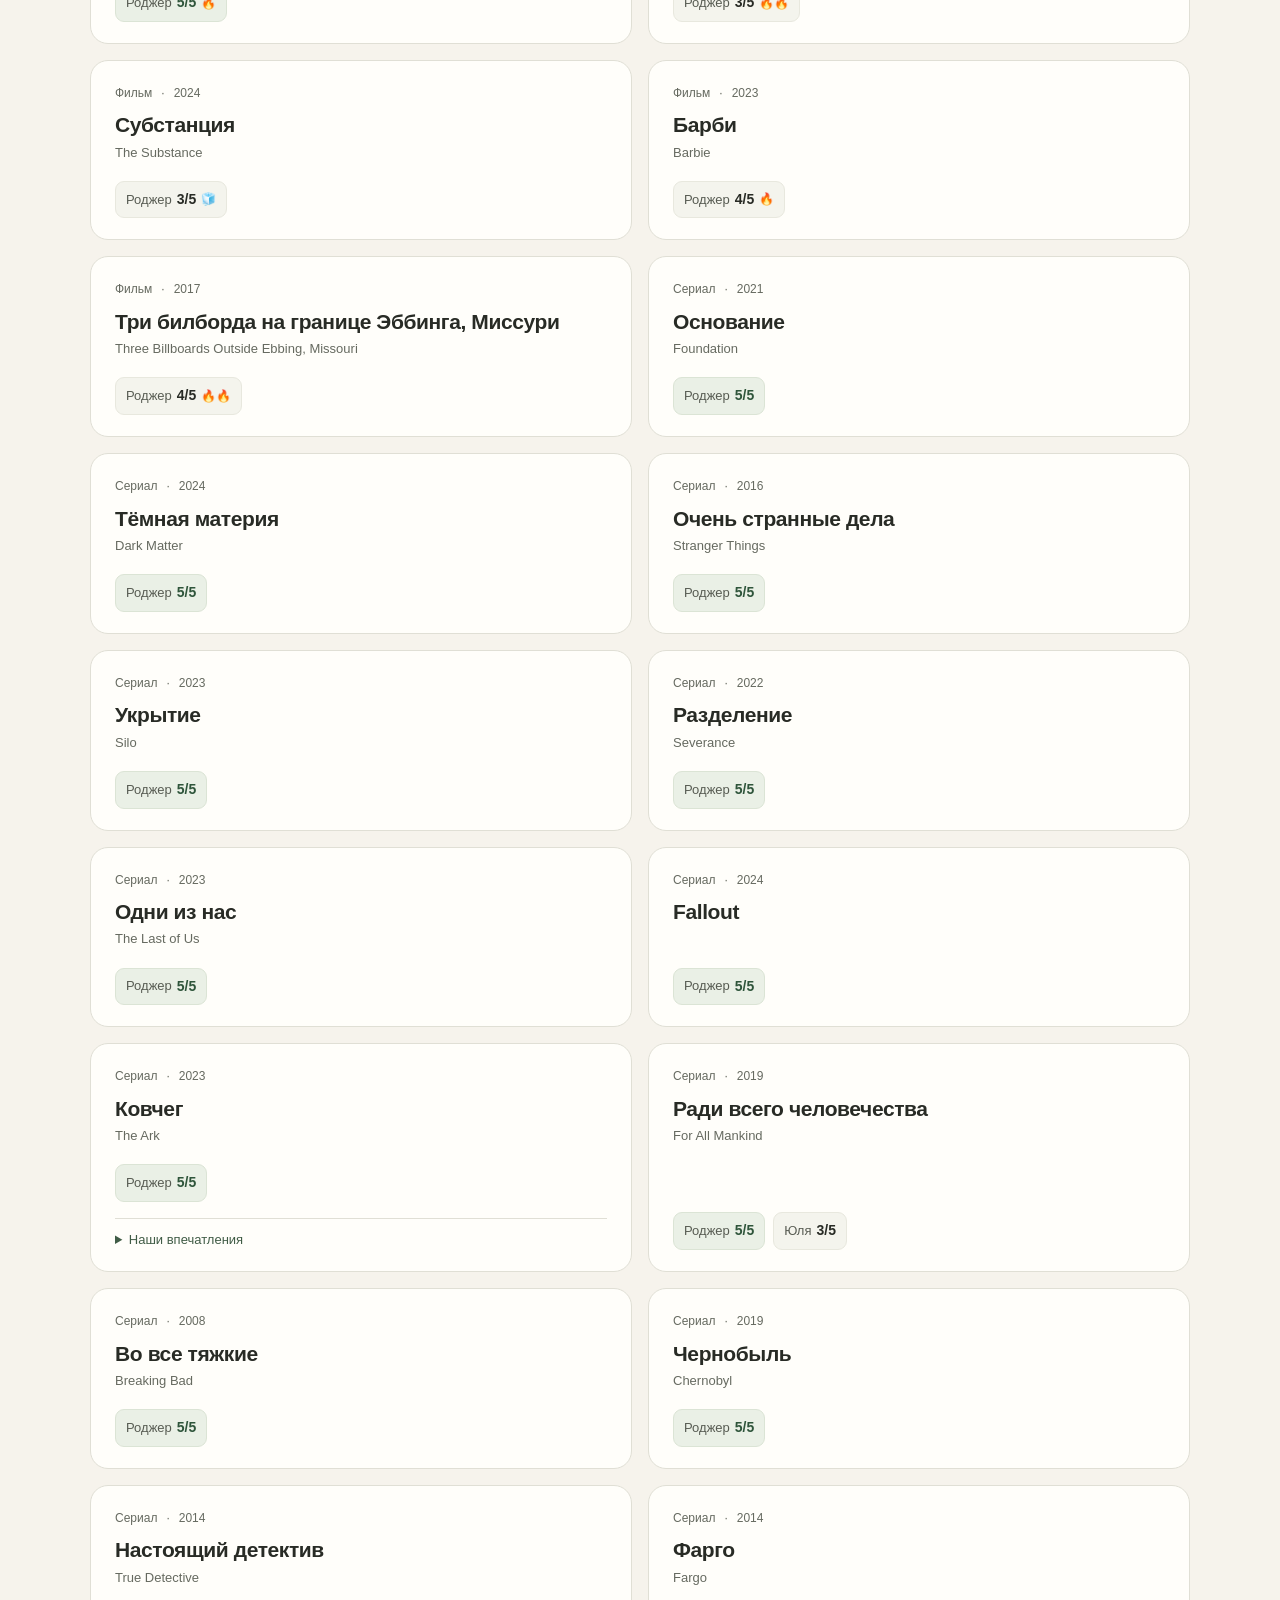
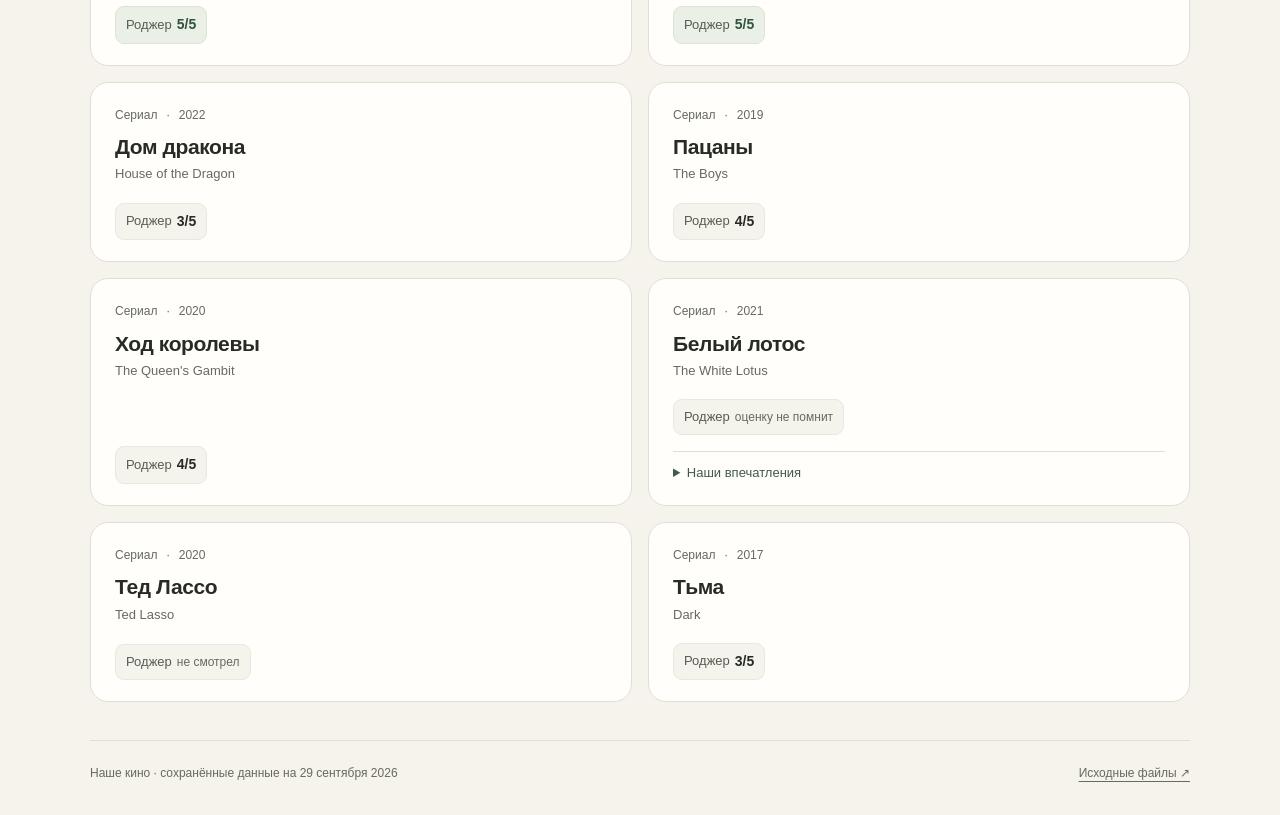
==== commit 934b1c52: "Add gentle orange accents and clarify partial collection status" ====
--- a/backup/cinema/index.html
+++ b/backup/cinema/index.html
@@ -7,7 +7,7 @@
   <meta name="description" content="Семейная коллекция фильмов и сериалов: оценки, впечатления и заметки о базе.">
   <title>Наше кино — фильмы, сериалы и впечатления</title>
   <style>
-    :root{color-scheme:light;--paper:#f6f3ec;--card:#fffefa;--ink:#282b25;--muted:#666a60;--line:#e0dfd5;--green:#405c46;--soft:#eaf0e6;--gold:#b68a43;--radius:18px}
+    :root{color-scheme:light;--paper:#f6f3ec;--card:#fffefa;--ink:#282b25;--muted:#666a60;--line:#e0dfd5;--green:#405c46;--soft:#eaf0e6;--gold:#b68a43;--orange:#c67d45;--orange-text:#96502b;--peach:#fff1e4;--radius:18px}
     *{box-sizing:border-box}
     [hidden]{display:none!important}
     body{margin:0;background:var(--paper);color:var(--ink);font:16px/1.55 -apple-system,BlinkMacSystemFont,"Segoe UI",Arial,sans-serif}
@@ -15,22 +15,22 @@
     button,input,select{font:inherit;color:inherit}
     button,select{cursor:pointer}
     button,a,input,select,summary{-webkit-tap-highlight-color:transparent}
-    :focus-visible{outline:3px solid #b5893c;outline-offset:4px}
+    :focus-visible{outline:3px solid var(--orange);outline-offset:4px}
     button{border:1px solid var(--line);border-radius:10px;background:var(--card);padding:10px 16px}
     button:hover{background:var(--soft)}
     .wrap{width:min(1100px,calc(100% - 56px));margin:auto}
     .top{display:flex;justify-content:space-between;align-items:center;gap:20px;padding:27px 0;border-bottom:1px solid var(--line)}
     .brand{display:flex;align-items:center;gap:12px;color:var(--ink);text-decoration:none;font-weight:750;font-size:20px;letter-spacing:-.5px}
-    .mark{display:grid;place-items:center;width:36px;height:36px;background:var(--green);color:white;border-radius:10px;font-size:19px;line-height:1}
+    .mark{display:grid;place-items:center;width:36px;height:36px;background:#ad6135;color:white;border-radius:10px;font-size:19px;line-height:1}
     .top-note{font-size:13px;color:var(--muted)}
     .intro{padding:44px 0 25px}
-    .eyebrow{font-size:12px;text-transform:uppercase;letter-spacing:2px;color:var(--green);font-weight:700}
+    .eyebrow{font-size:12px;text-transform:uppercase;letter-spacing:2px;color:var(--orange-text);font-weight:700}
     h1{font-family:Georgia,"Times New Roman",serif;font-weight:400;font-size:clamp(36px,5vw,52px);letter-spacing:-1.4px;line-height:1.15;margin:10px 0 14px}
     .intro p{margin:0;color:var(--muted);max-width:660px;font-size:17px}
     .tabs{display:flex;gap:8px;border-bottom:1px solid var(--line);margin-bottom:25px}
     .tabs a{display:block;padding:13px 18px;color:var(--muted);text-decoration:none;border-bottom:3px solid transparent;font-weight:600}
-    .tabs a[aria-current="page"]{color:var(--green);border-color:var(--green)}
-    .tabs a:hover{color:var(--green);background:#efeee6}
+    .tabs a[aria-current="page"]{color:var(--orange-text);border-color:var(--orange)}
+    .tabs a:hover{color:var(--orange-text);background:var(--peach)}
     .toolbar{display:flex;align-items:end;gap:16px}
     .field{display:flex;flex-direction:column;gap:7px}
     .field label{font-size:13px;font-weight:600;color:var(--muted)}
@@ -62,8 +62,8 @@
     .card details{margin-top:16px;border-top:1px solid var(--line);padding-top:11px;font-size:13px;color:var(--muted)}
     summary{cursor:pointer;color:var(--green);width:fit-content}
     .card details p{margin:8px 0 0;line-height:1.6}
-    .notice{border:1px solid #dce2d4;border-left:3px solid var(--green);border-radius:10px;background:#edf0e7;padding:14px 18px;margin:28px 0;color:#545e4d;font-size:14px}
-    .notice a{font-weight:600;white-space:nowrap}
+    .notice{border:1px solid #ecd8c7;border-left:3px solid var(--orange);border-radius:10px;background:var(--peach);padding:14px 18px;margin:0 0 23px;color:#6a5241;font-size:14px}
+    .notice a{color:var(--orange-text);font-weight:600;white-space:nowrap}
     .state{grid-column:1/-1;text-align:center;padding:50px 20px;border:1px dashed #c9cdbe;border-radius:var(--radius);background:#faf9f4;color:var(--muted)}
     .state h2{color:var(--ink);font-size:21px;font-weight:650;margin:0 0 8px}
     .state p{margin:0 0 18px}
@@ -112,6 +112,7 @@
     </nav>
     <main id="main">
       <section id="films" aria-label="Фильмы и сериалы">
+        <div class="notice"><strong>База пока неполная.</strong> Часть старых списков и ответов на анкеты ещё не восстановлена. <a href="#notes">Что уже сохранено →</a></div>
         <div class="toolbar">
           <div class="field search-field">
             <label for="search">Поиск по названию</label>
@@ -131,7 +132,6 @@
         </div>
         <div class="list-info"><p id="count" role="status" aria-live="polite">Загружаем коллекцию…</p><p id="legend">Оценки — от 1 до 5. Огоньки — сила впечатления.</p></div>
         <div class="cards" id="cards" aria-busy="true"></div>
-        <div class="notice">Часть старых ответов ещё восстанавливается. Если оценки нет, она пока не найдена. <a href="#notes">Что уже сохранено →</a></div>
       </section>
       <section id="notes" aria-label="Заметки о базе" hidden>
         <div class="doc-toolbar">
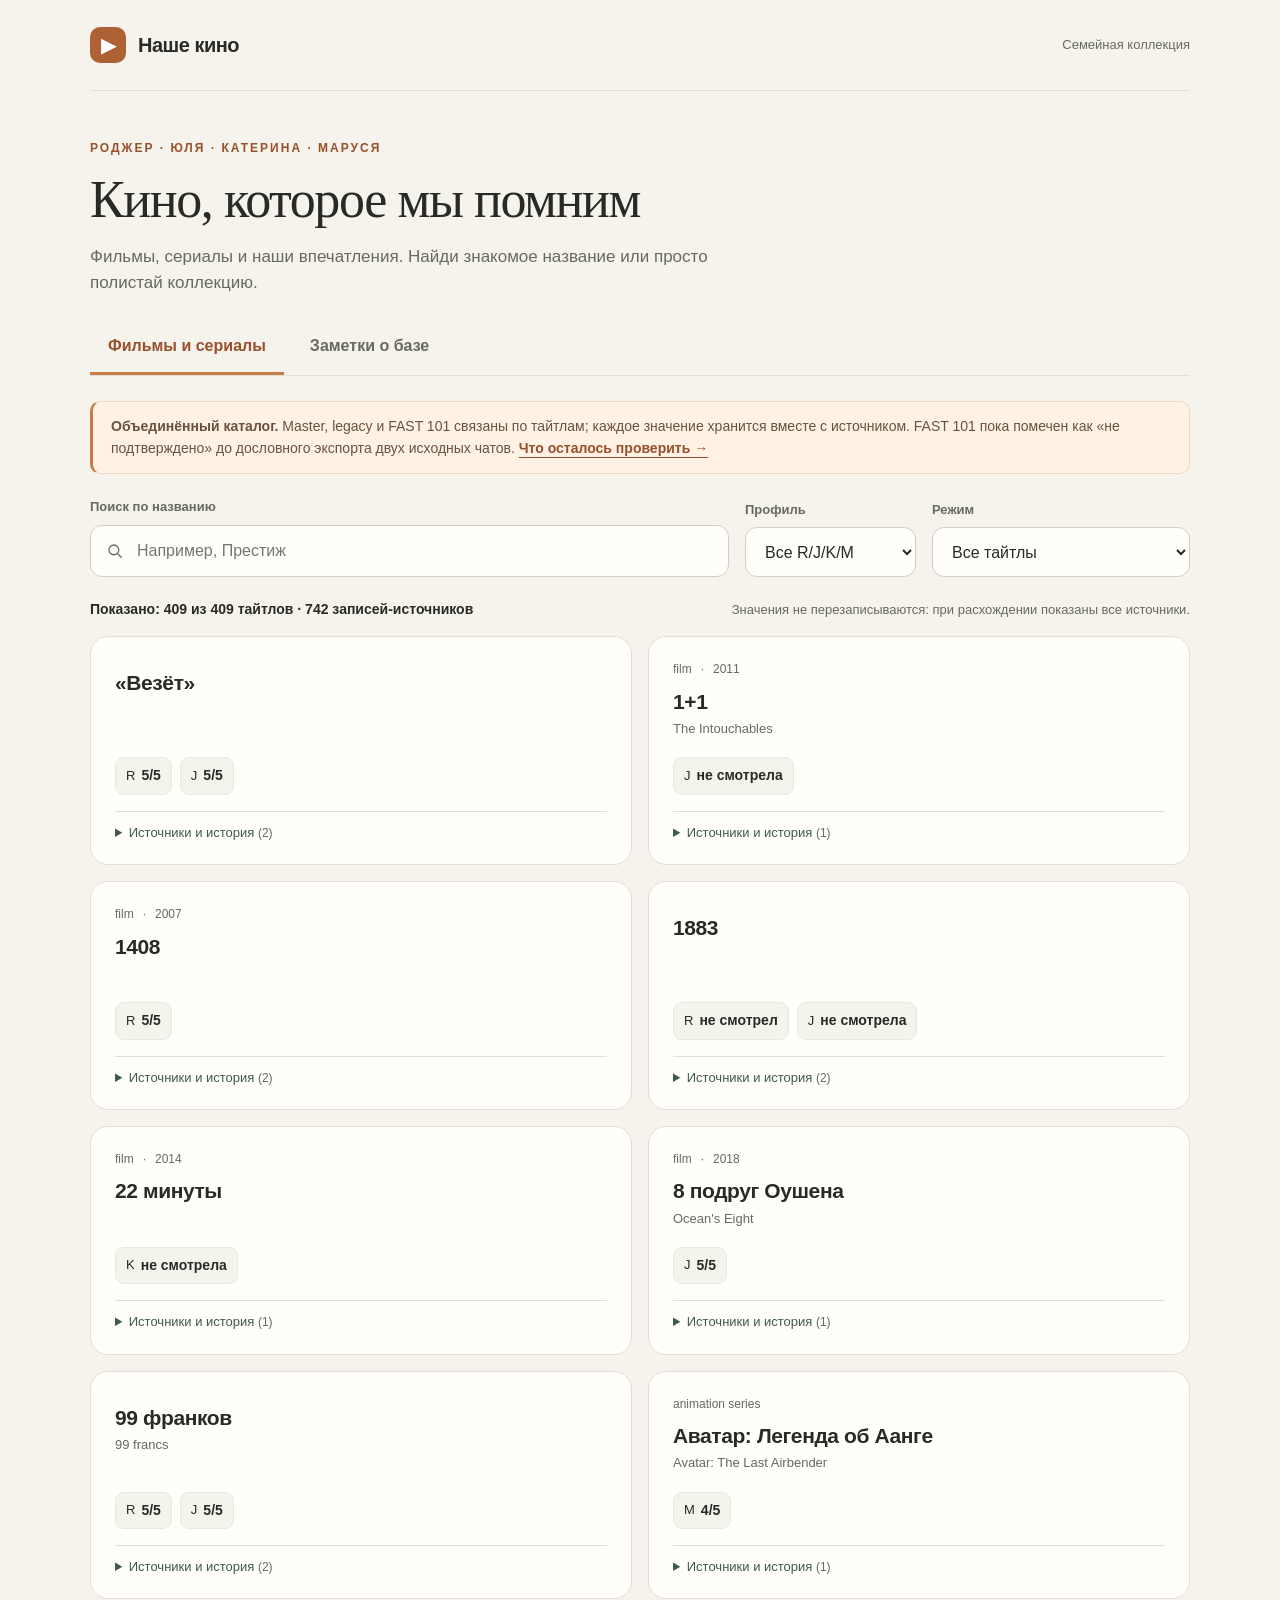
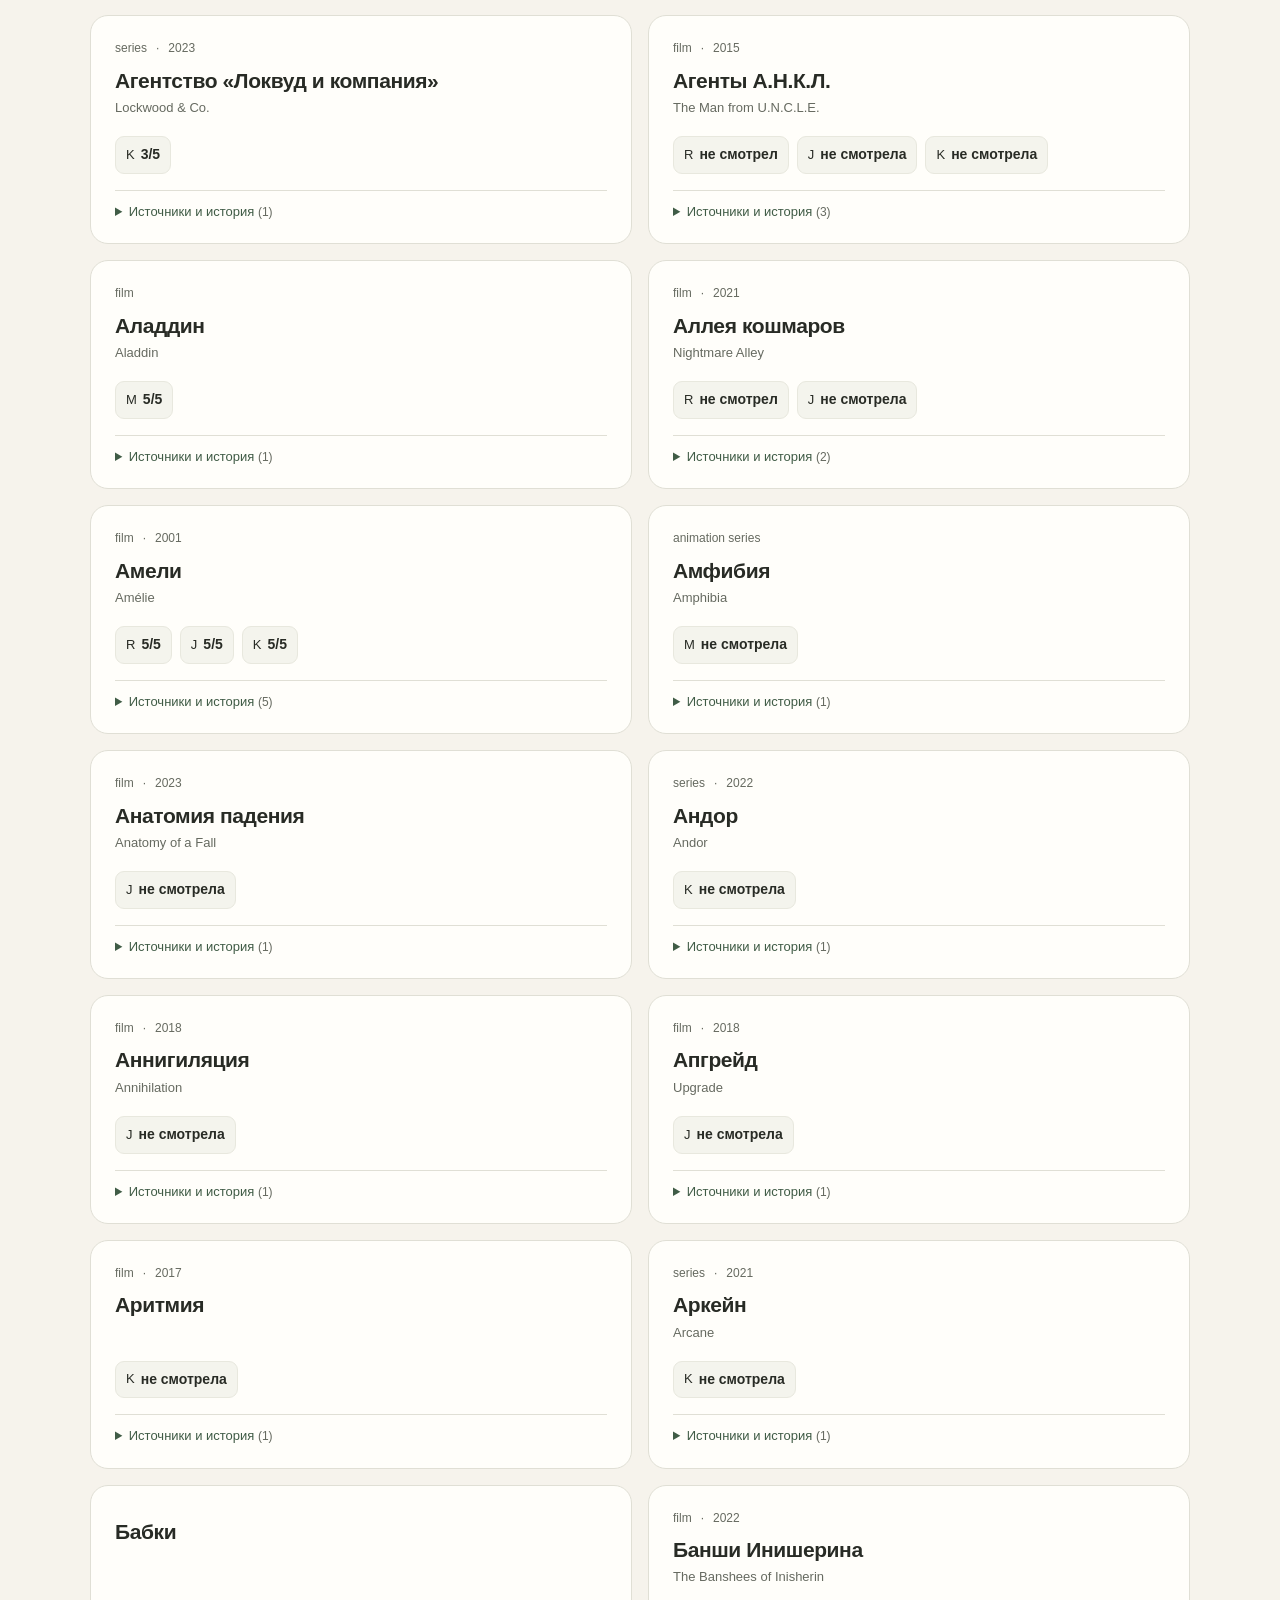
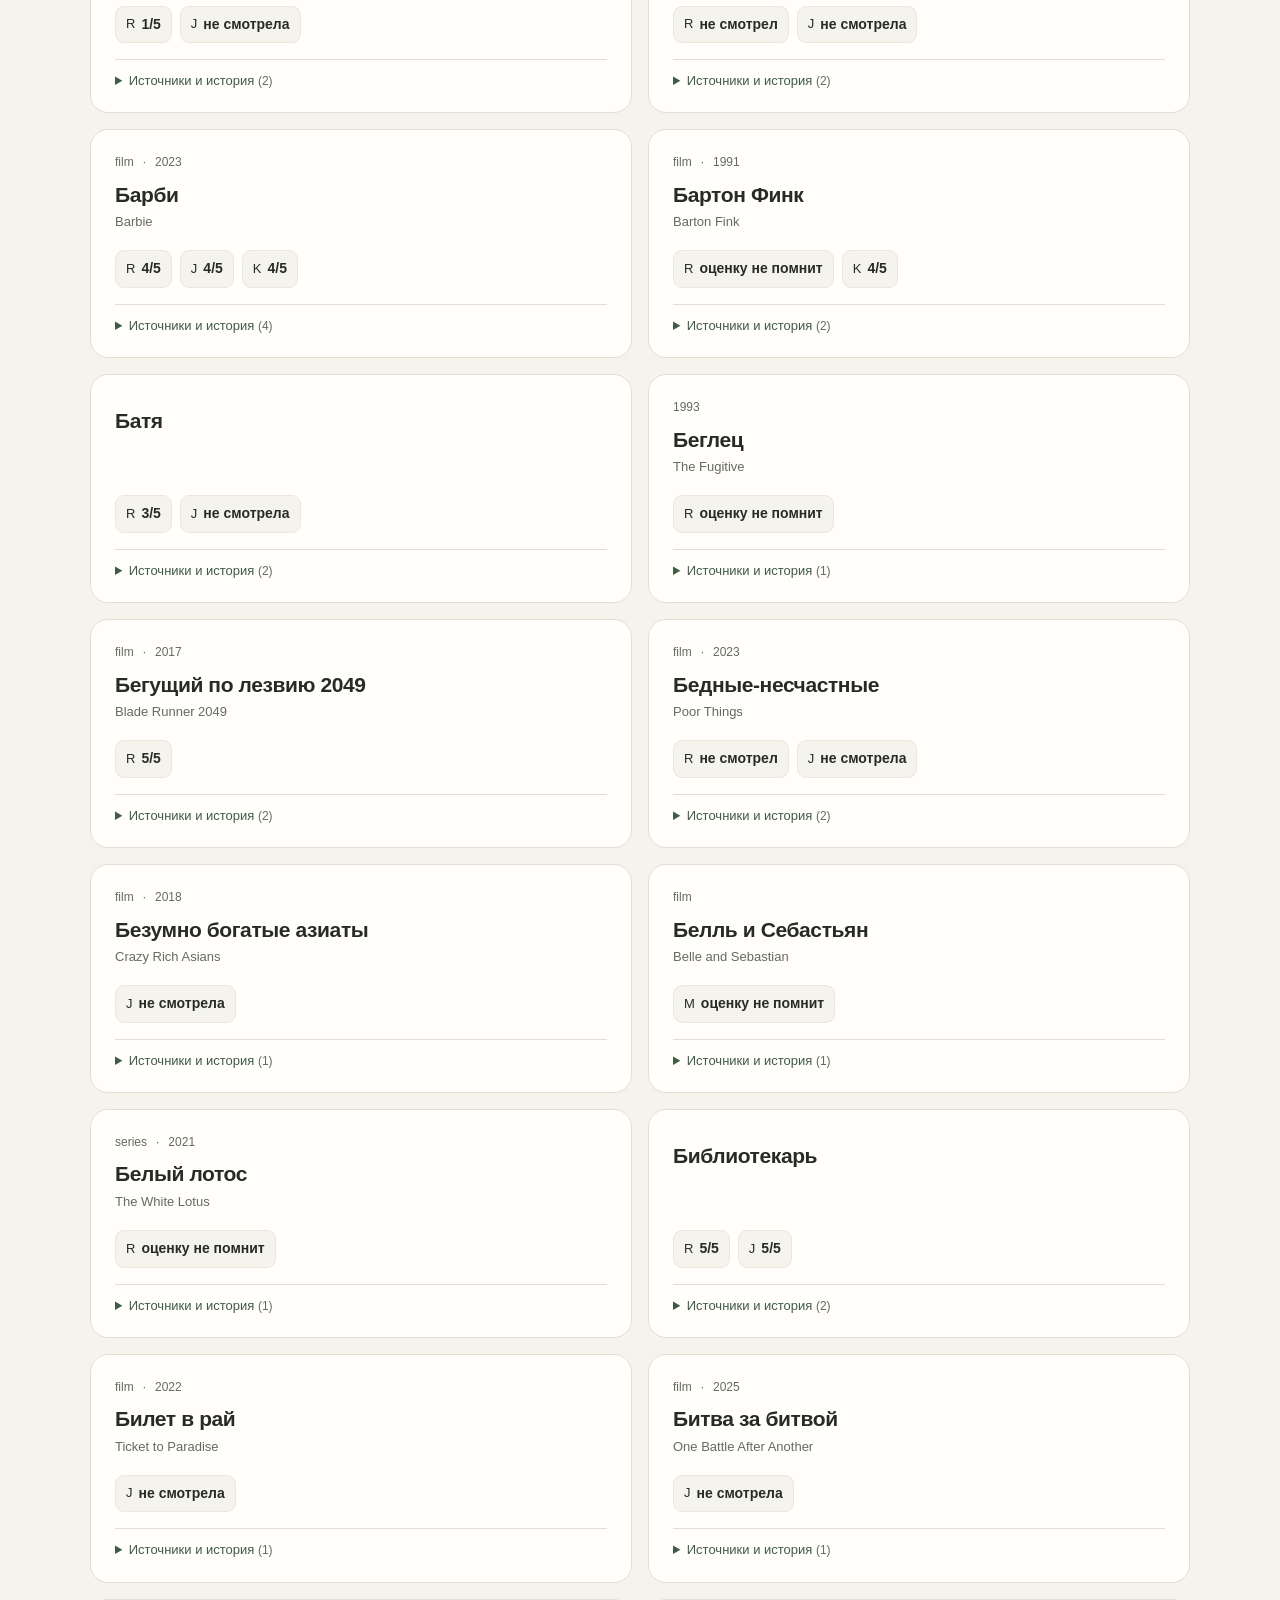
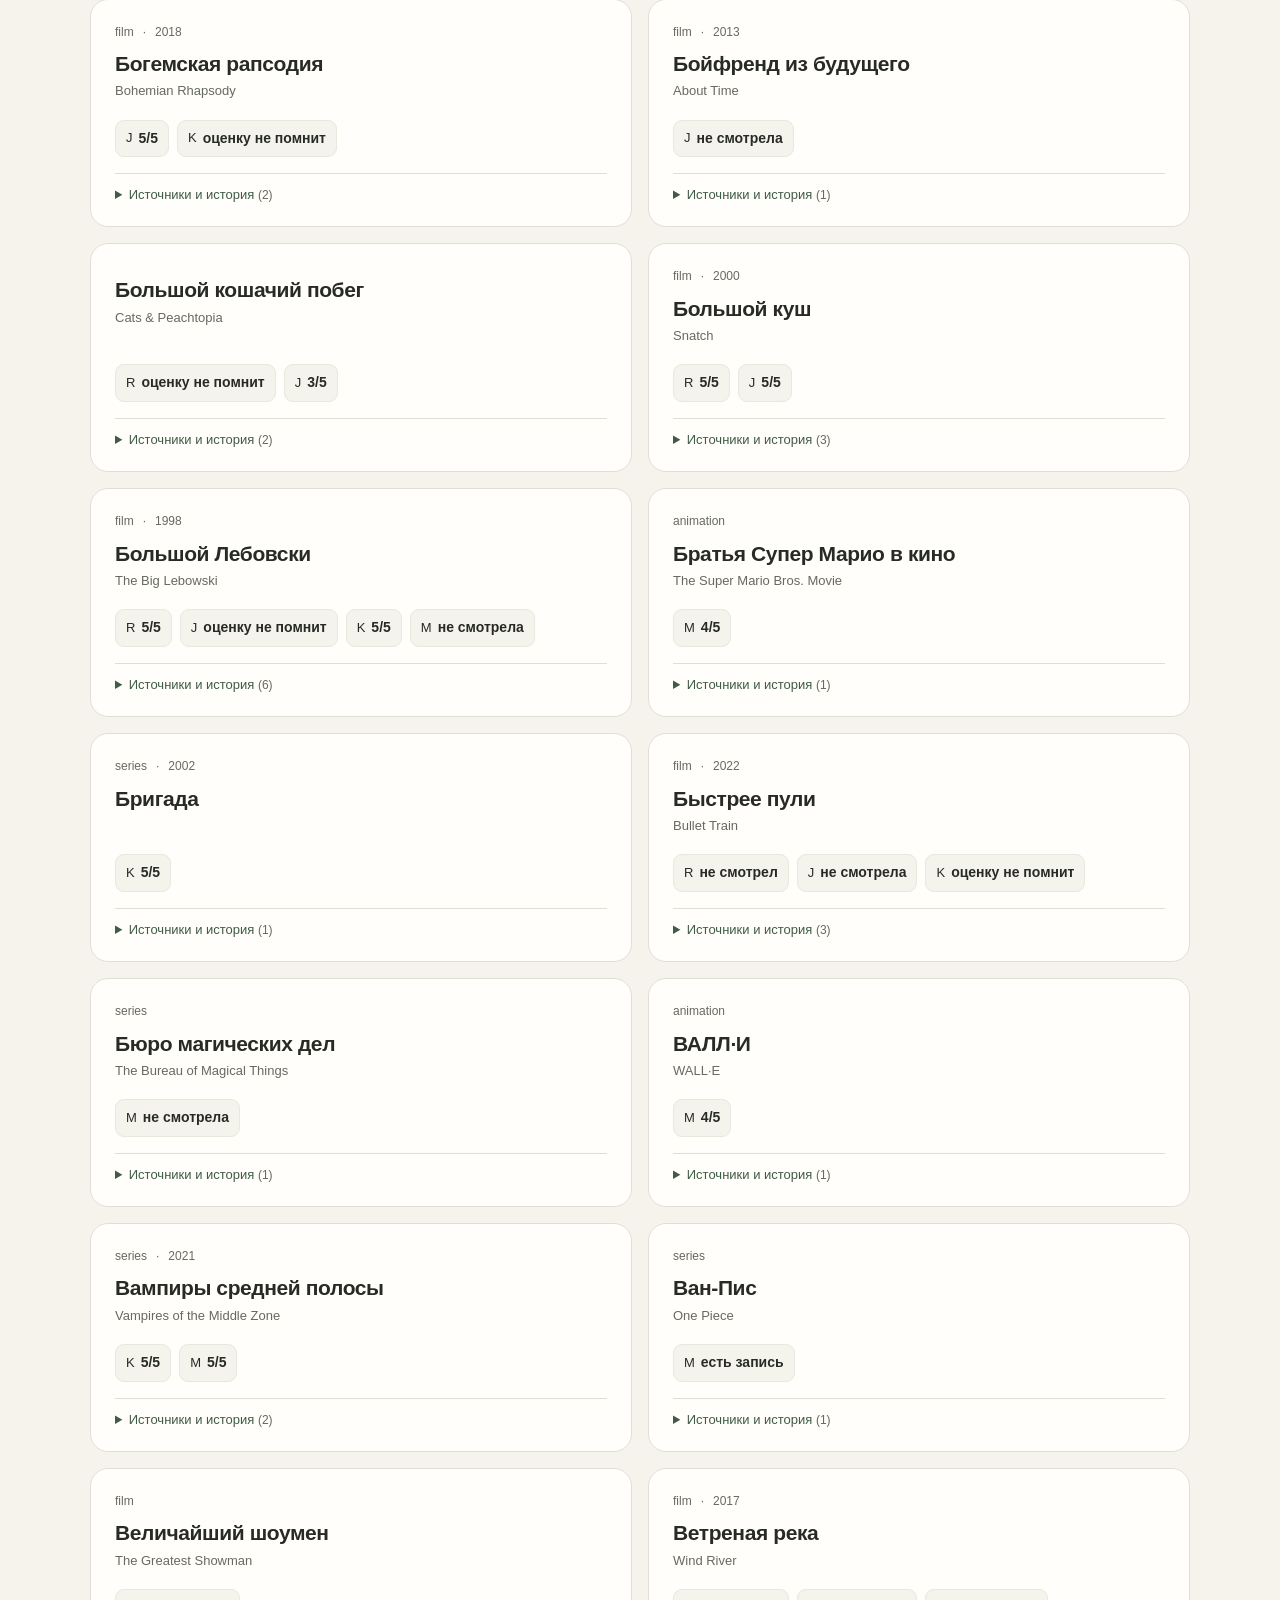
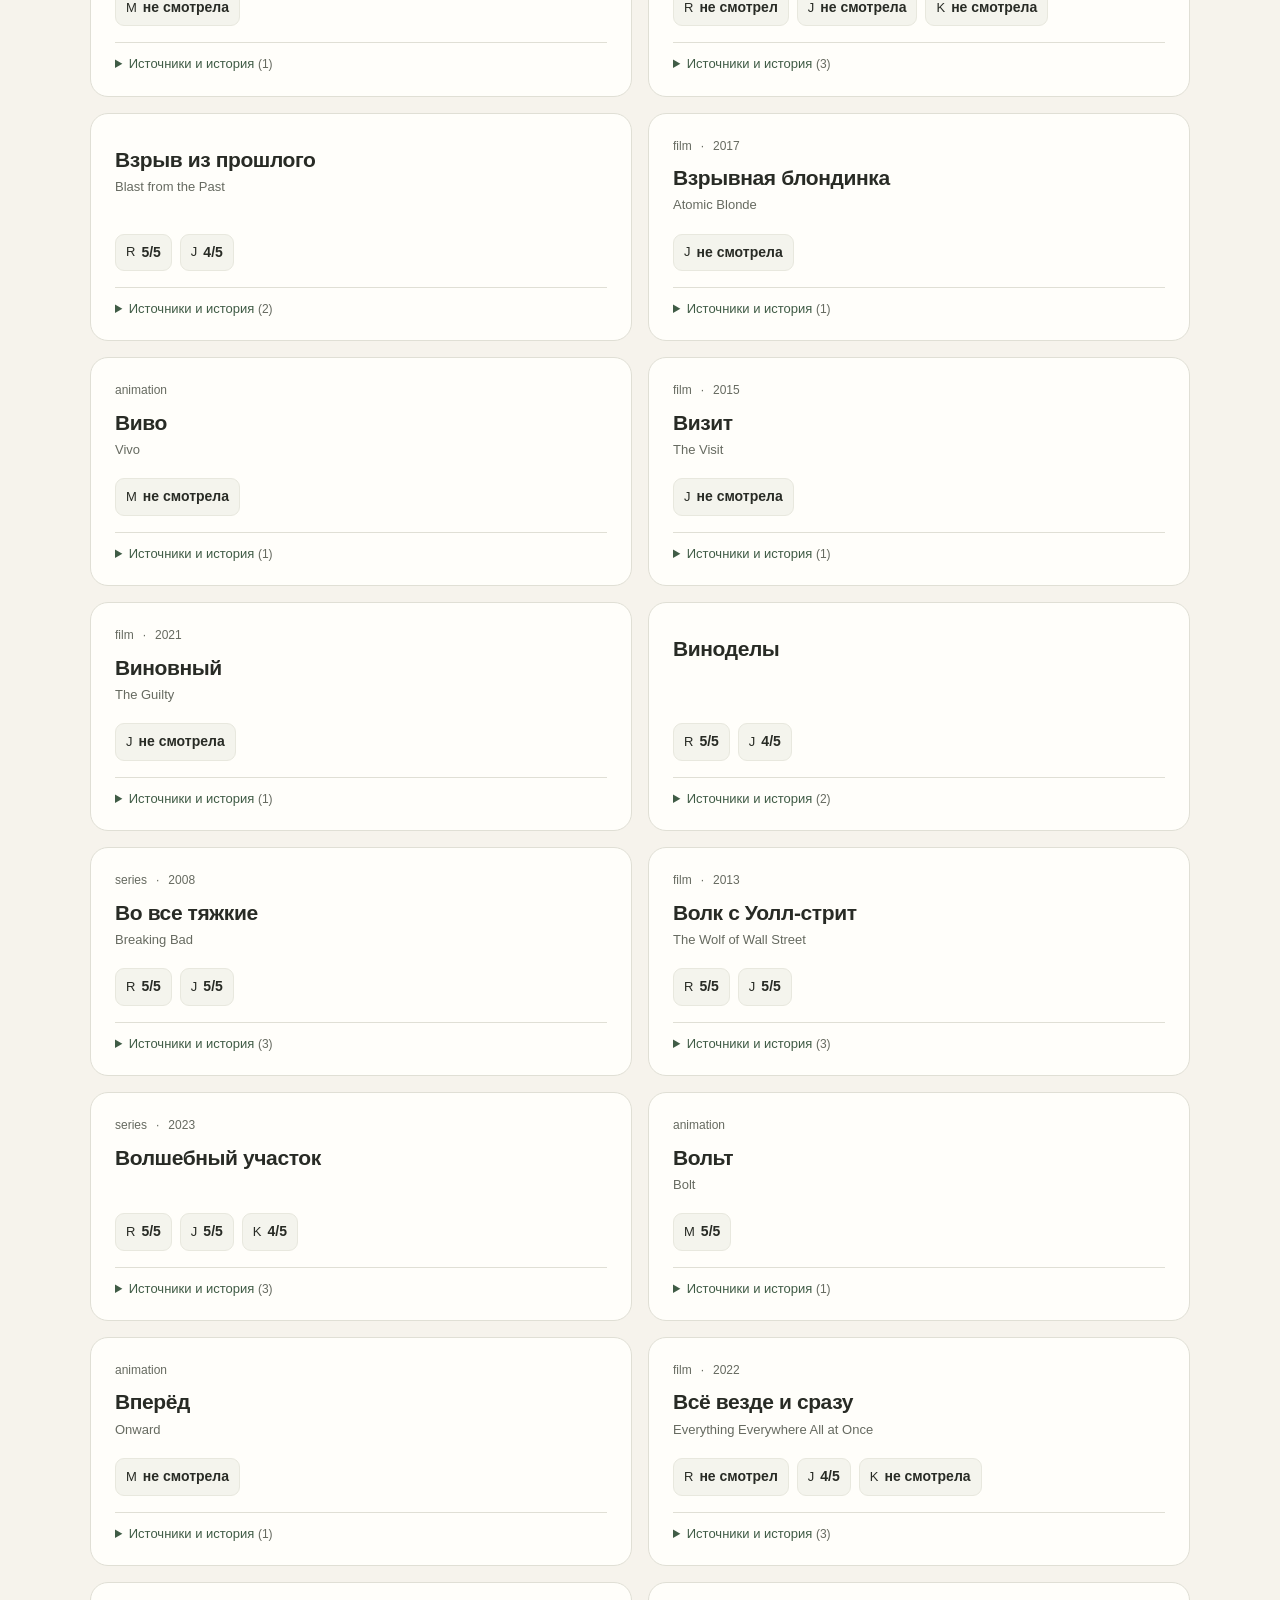
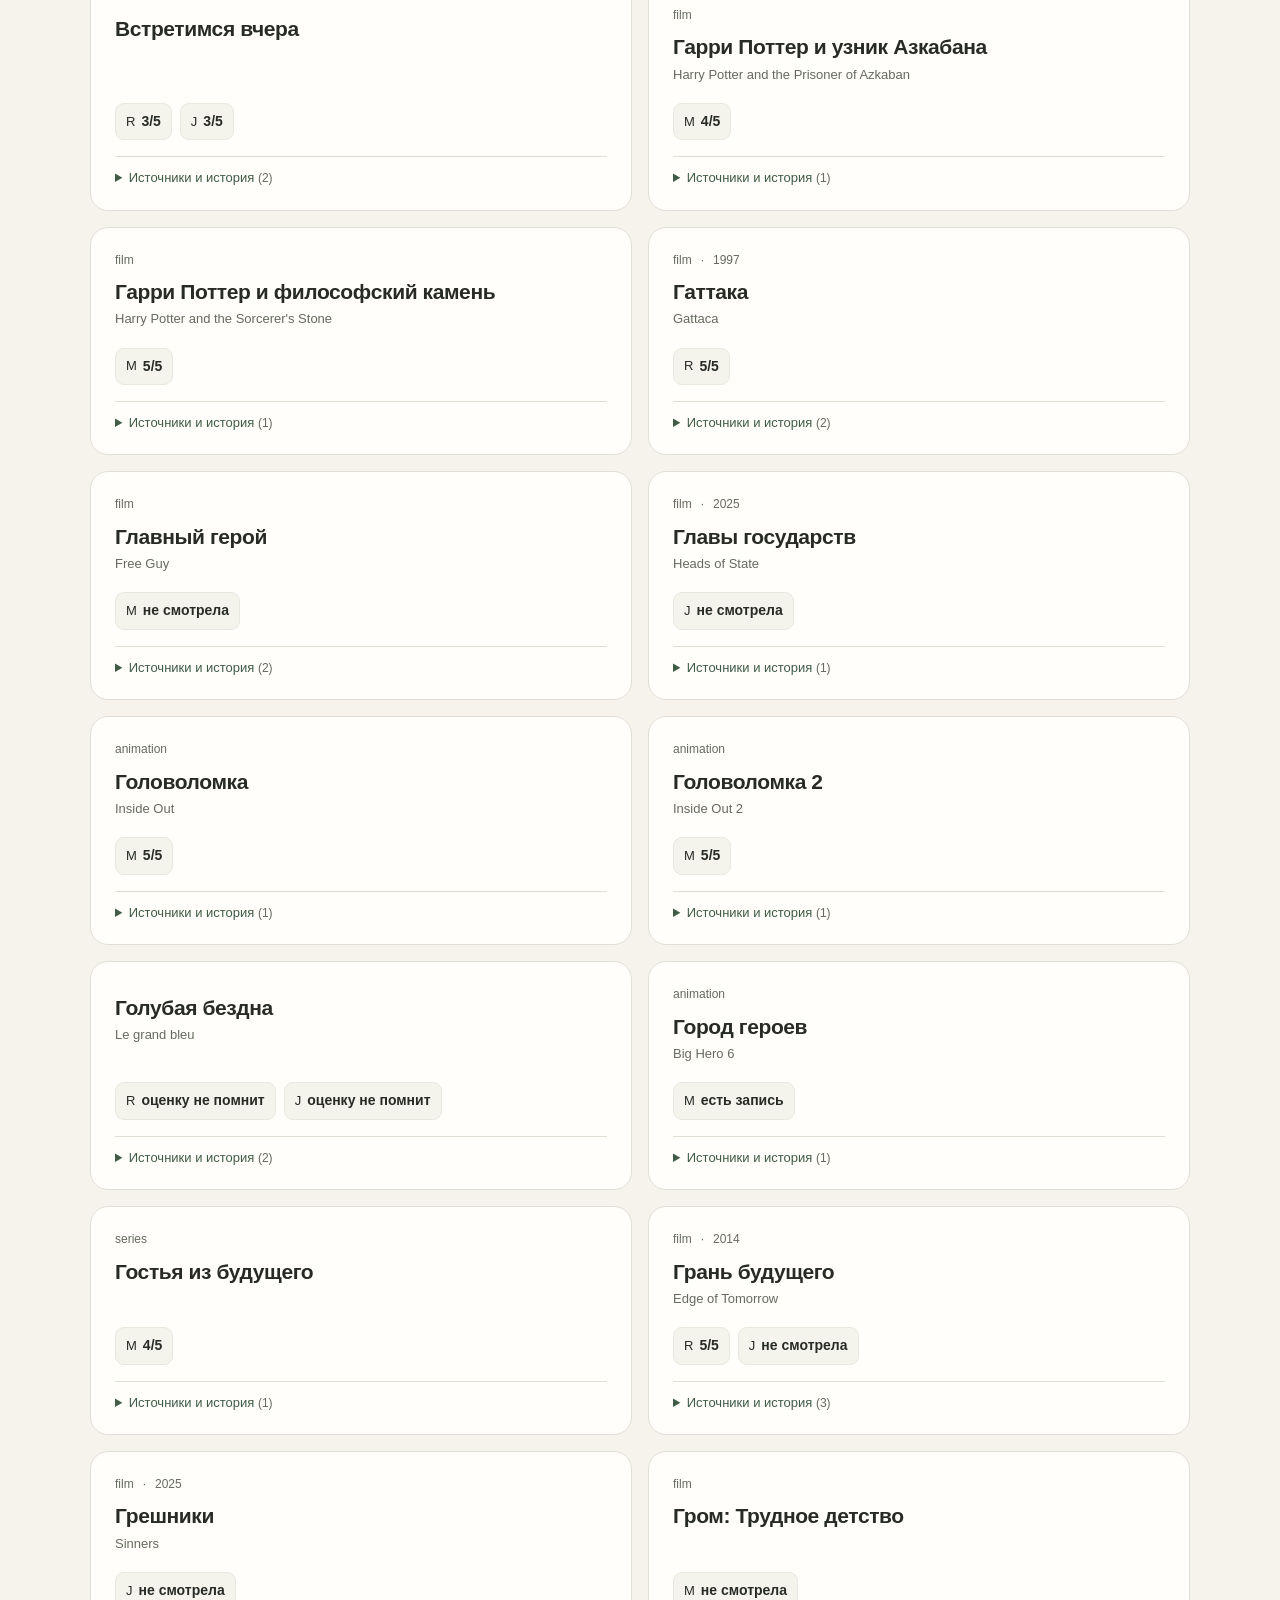
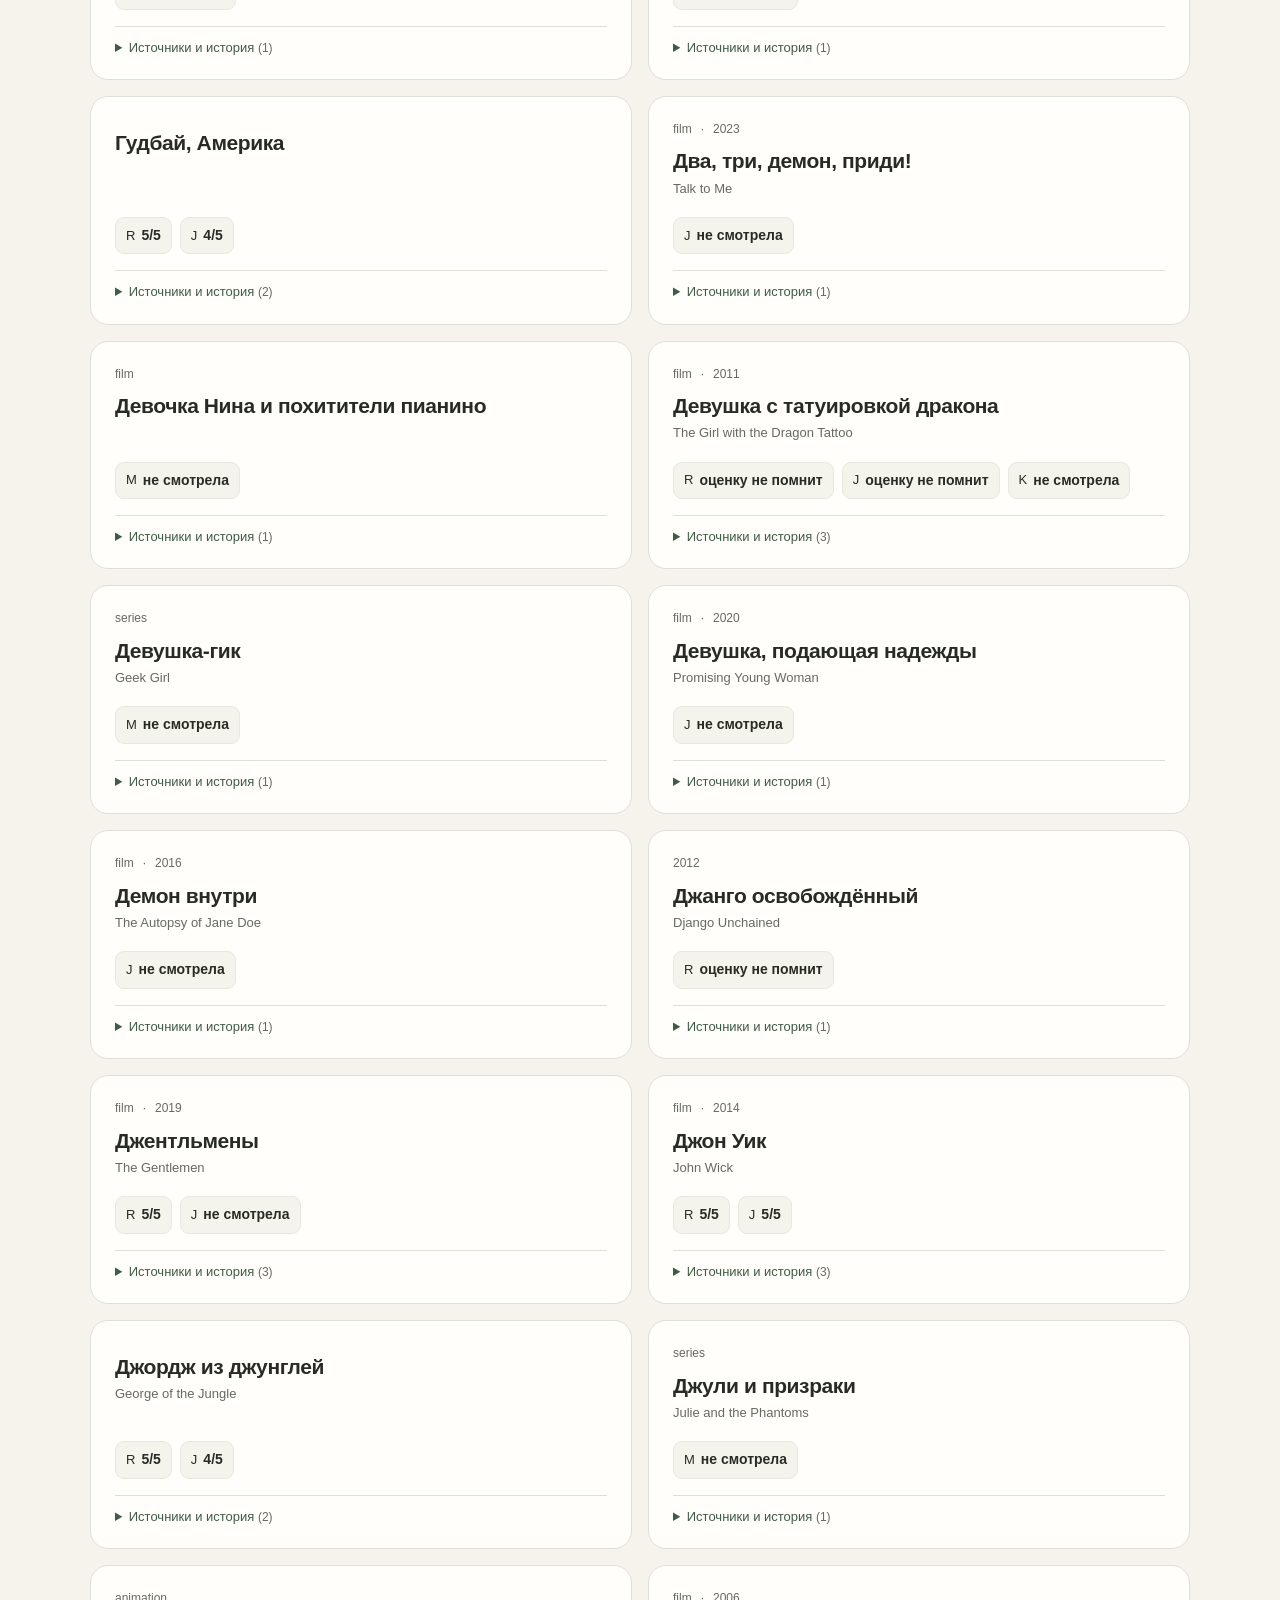
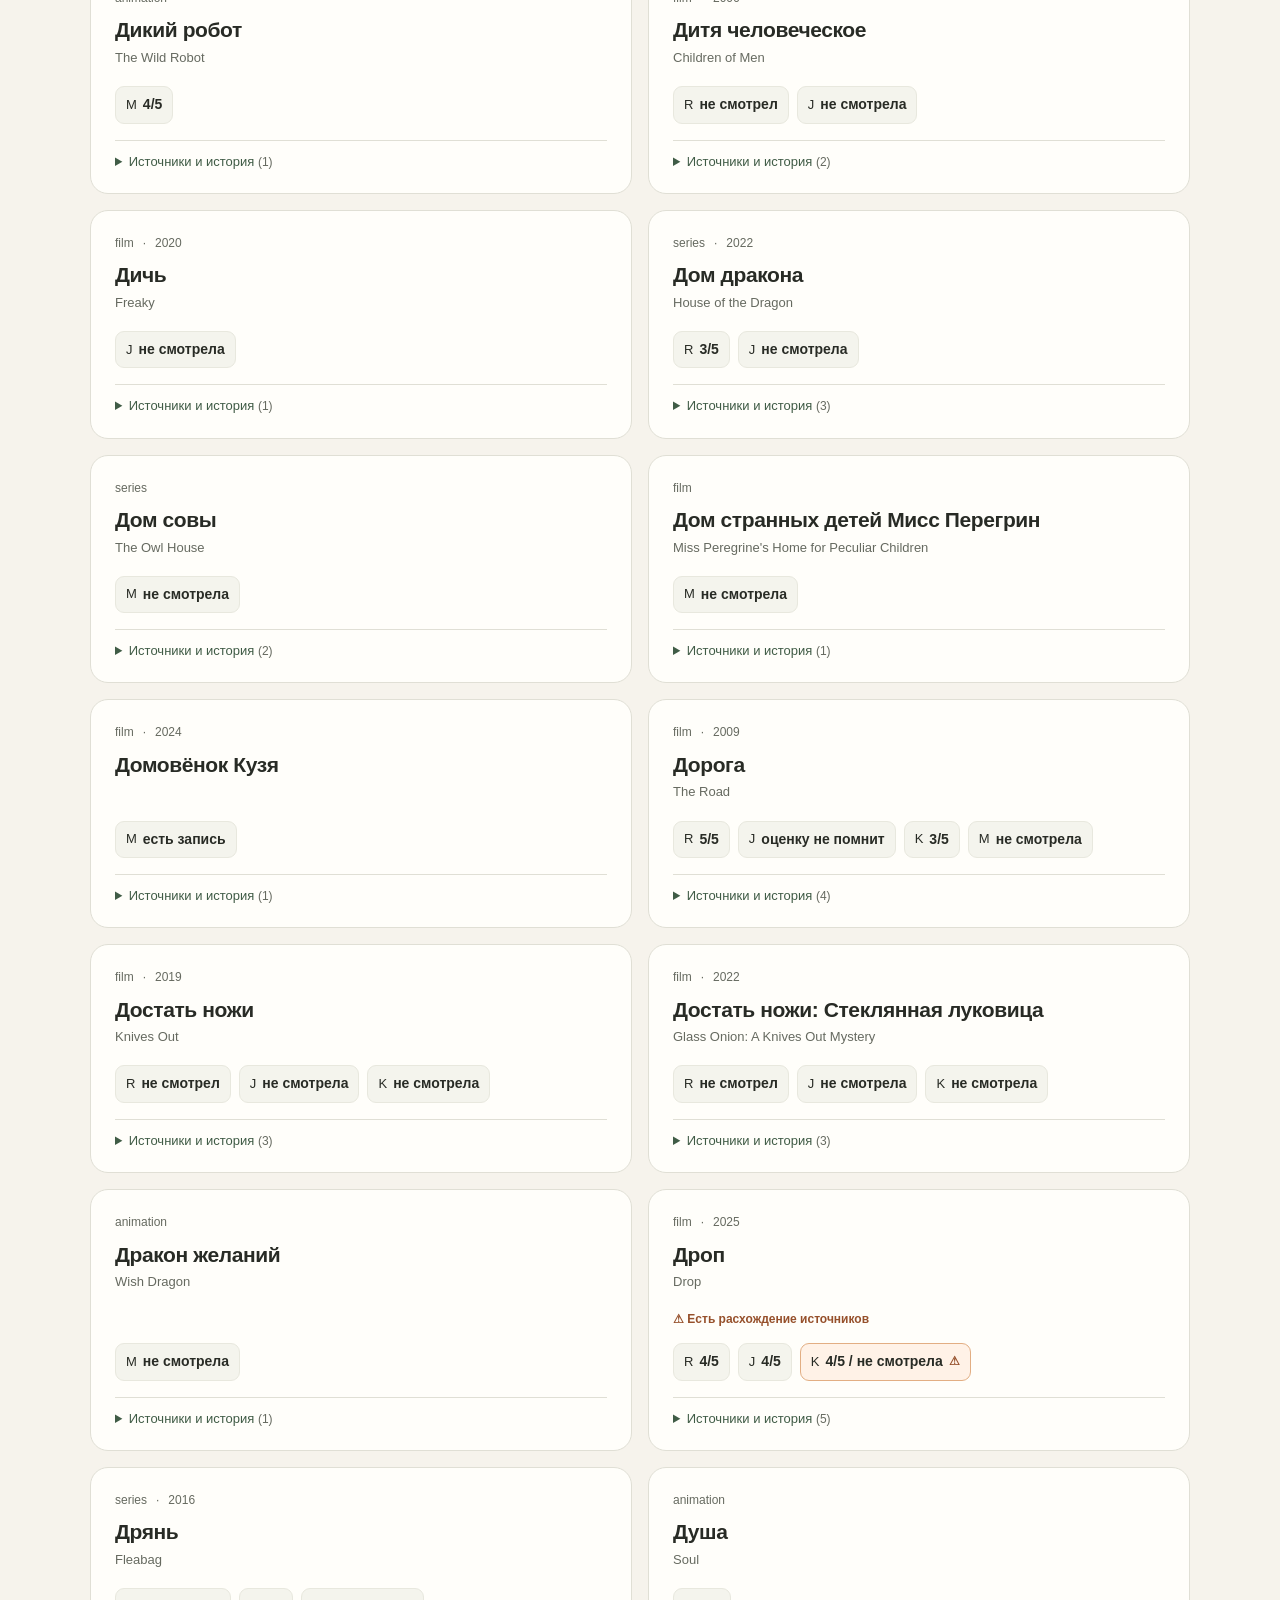
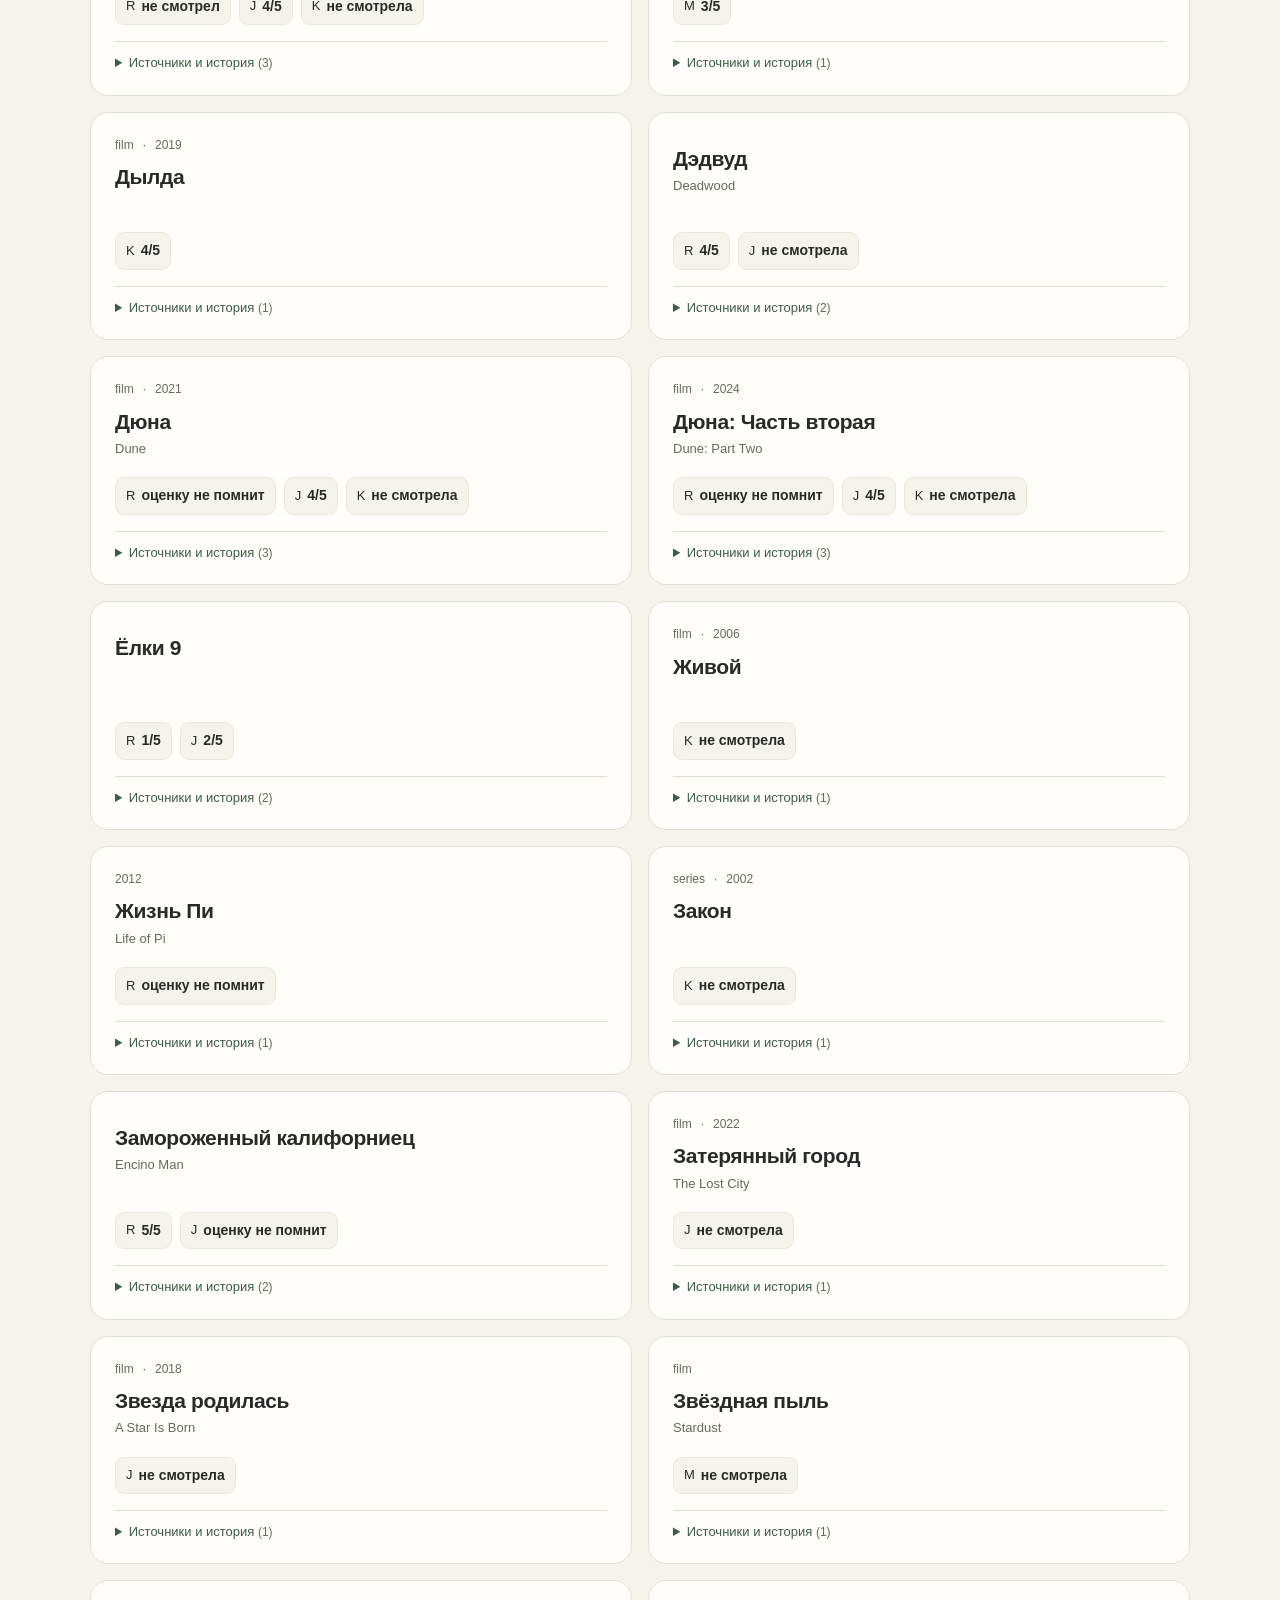
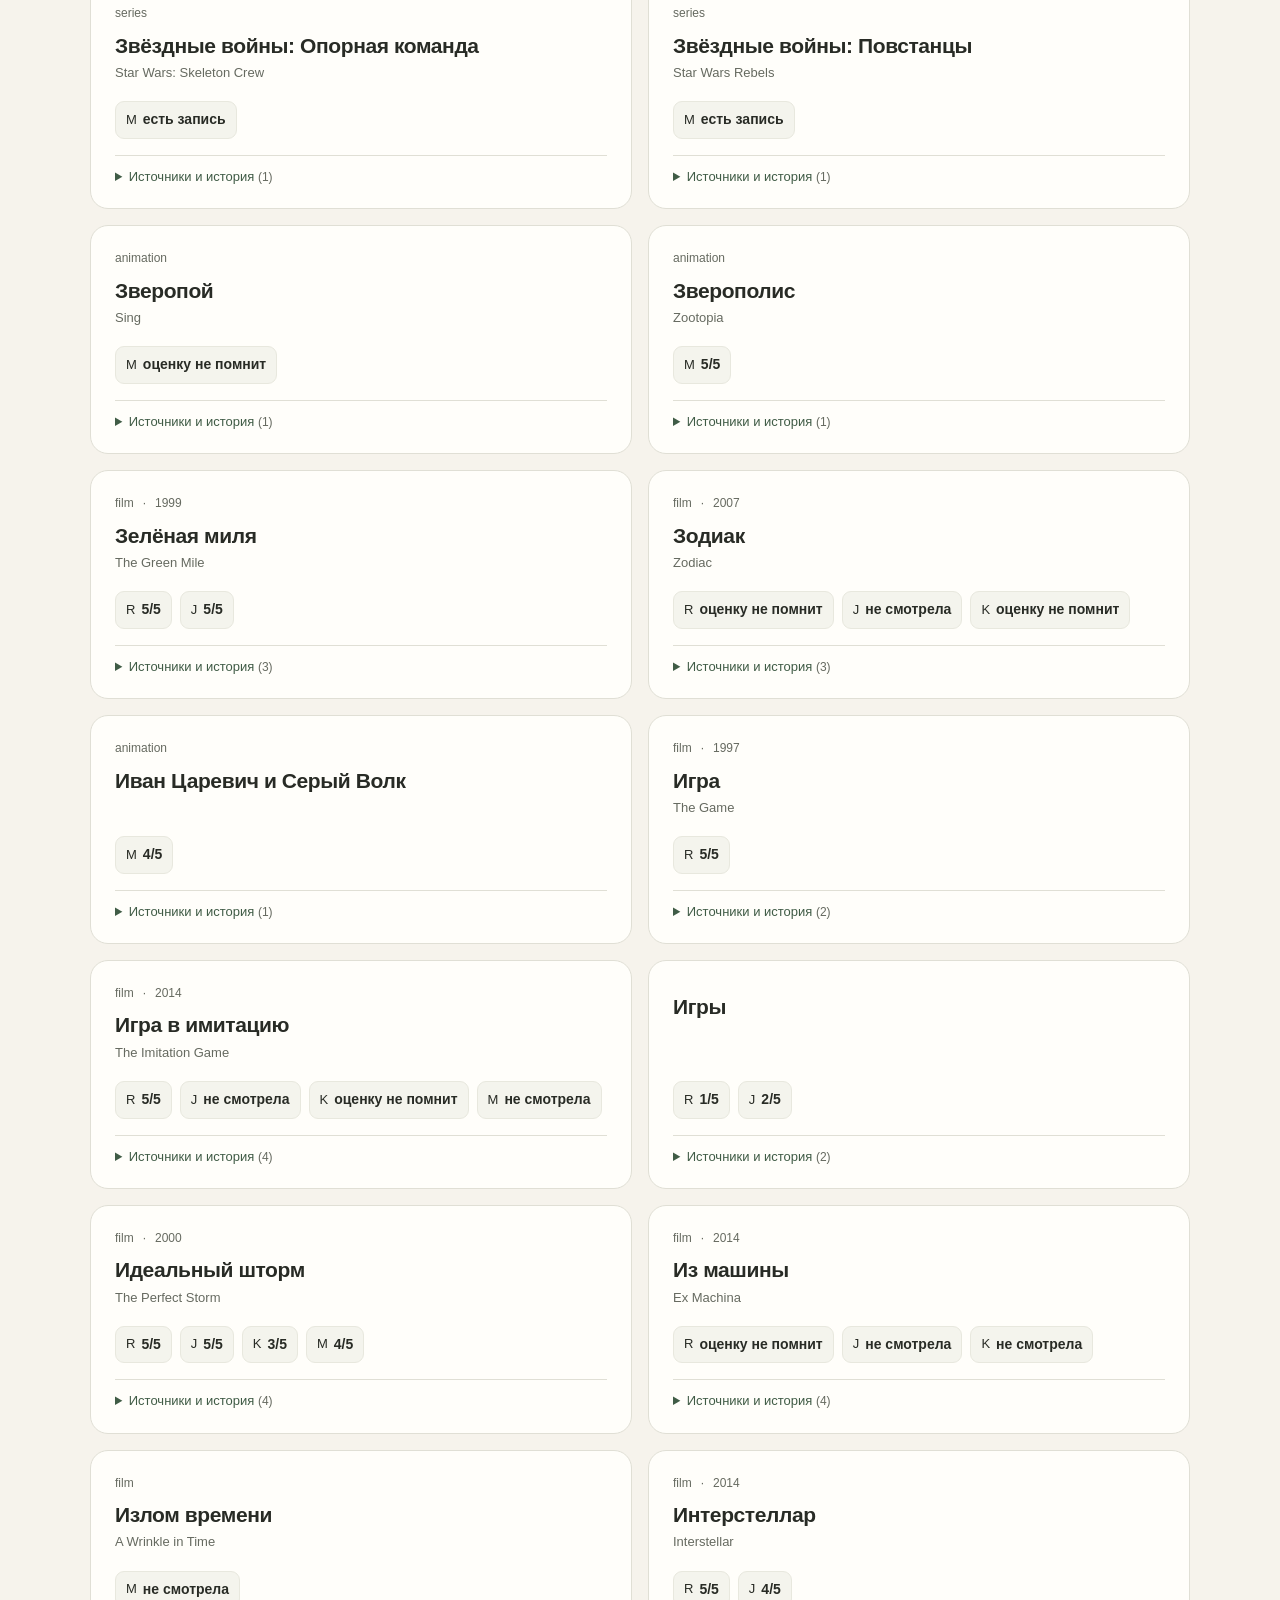
==== commit 942690c0: "Connect cinema viewer to unified catalog" ====
--- a/backup/cinema/index.html
+++ b/backup/cinema/index.html
@@ -89,6 +89,7 @@
     footer a{color:var(--muted)}
     .skip{position:absolute;top:-80px;left:16px;background:white;padding:10px;z-index:10}
     .skip:focus{top:10px}
+    .source-list{display:grid;gap:8px;margin-top:10px}.source-row{padding:10px 11px;border:1px solid var(--line);border-radius:10px;background:#faf9f4}.source-head{display:flex;flex-wrap:wrap;gap:7px;align-items:center;margin-bottom:4px}.pill{display:inline-flex;align-items:center;border:1px solid #e1d4c6;border-radius:999px;background:var(--peach);color:var(--orange-text);padding:2px 7px;font-size:11px;font-weight:650}.pill.ok{background:var(--soft);border-color:#dbe4d5;color:#35543d}.pill.warn{background:#fff3db;border-color:#ecd4a2;color:#79591e}.profile-score.conflict{border-color:#e2ae83;background:#fff2e7}.conflict-note{color:var(--orange-text);font-size:12px;font-weight:700}.source-meta{font-size:12px;color:var(--muted);overflow-wrap:anywhere}.profile-score{display:flex;gap:6px;align-items:center;background:#f4f4ed;border:1px solid #e8e8de;padding:7px 10px;border-radius:9px;font-size:13px}.profile-score strong{font-size:14px}.sources-count{font-size:12px;color:var(--muted);margin-left:auto}
     @media(max-width:680px){.wrap{width:calc(100% - 32px)}.top{padding:20px 0}.top-note{display:none}.intro{padding:30px 0 22px}.intro p{font-size:15px}.tabs{gap:0}.tabs a{font-size:14px;padding:12px}.toolbar{flex-direction:column;align-items:stretch;gap:12px}.cards{grid-template-columns:1fr}.card{padding:20px}.card h2{font-size:20px}.list-info{align-items:start;flex-direction:column;gap:4px}.doc-toolbar{align-items:stretch;flex-direction:column;gap:8px}.doc-toolbar a{align-self:start;margin:0}.document{padding:23px 19px}.document h1{font-size:28px}.document h2{font-size:21px}footer{flex-direction:column;gap:6px}.notice a{white-space:normal}}
     @media(prefers-reduced-motion:no-preference){button,a{transition:background .15s,color .15s}}
     @media print{.top,.tabs,.toolbar,.doc-toolbar,footer,.notice{display:none}.wrap{width:100%}.document{padding:0;border:0}.card{break-inside:avoid}.cards{gap:10px}body{background:white}}
@@ -112,21 +113,33 @@
     </nav>
     <main id="main">
       <section id="films" aria-label="Фильмы и сериалы">
-        <div class="notice"><strong>База пока неполная.</strong> Часть старых списков и ответов на анкеты ещё не восстановлена. <a href="#notes">Что уже сохранено →</a></div>
+        <div class="notice"><strong>Объединённый каталог.</strong> Master, legacy и FAST 101 связаны по тайтлам; каждое значение хранится вместе с источником. FAST 101 пока помечен как «не подтверждено» до дословного экспорта двух исходных чатов. <a href="#notes">Что осталось проверить →</a></div>
         <div class="toolbar">
           <div class="field search-field">
             <label for="search">Поиск по названию</label>
             <div class="search">
               <svg width="18" height="18" viewBox="0 0 24 24" fill="none" stroke="currentColor" stroke-width="1.7" aria-hidden="true"><circle cx="10.5" cy="10.5" r="6.5"/><path d="m16 16 5 5"/></svg>
-              <input type="search" id="search" placeholder="Например, Интерстеллар" autocomplete="off">
+              <input type="search" id="search" placeholder="Например, Престиж" autocomplete="off">
             </div>
           </div>
           <div class="field">
-            <label for="collection">Что показать</label>
-            <select id="collection">
-              <option value="main">Основная коллекция</option>
-              <option value="legacy">Ранние оценки Роджера и Юли</option>
-              <option value="marusya">Список Маруси</option>
+            <label for="profile">Профиль</label>
+            <select id="profile">
+              <option value="all">Все R/J/K/M</option>
+              <option value="R">R · Роджер</option>
+              <option value="J">J · Юля</option>
+              <option value="K">K · Катерина</option>
+              <option value="M">M · Маруся</option>
+            </select>
+          </div>
+          <div class="field">
+            <label for="view">Режим</label>
+            <select id="view">
+              <option value="all">Все тайтлы</option>
+              <option value="conflicts">Только расхождения</option>
+              <option value="fast">Есть FAST 101</option>
+              <option value="unconfirmed">Есть неподтверждённое</option>
+              <option value="watchlist">Watchlist M</option>
             </select>
           </div>
         </div>
@@ -138,8 +151,10 @@
           <div class="field">
             <label for="document">Что почитать</label>
             <select id="document">
+              <option value="recovery30">Восстановление FAST 101 — 30 сентября</option>
+              <option value="conflicts">Расхождения объединённого каталога</option>
               <option value="inventory">Итоги проверки — 29 сентября</option>
-              <option value="recovery">Восстановление анкет FAST 101</option>
+              <option value="recovery">Старый статус FAST 101 — 29 сентября</option>
               <option value="readme">О резервной копии</option>
             </select>
           </div>
@@ -149,195 +164,157 @@
       </section>
       <noscript><p class="notice">Для просмотра карточек включи JavaScript в браузере. Отчёт можно <a href="Kino_inventory_2026-09-29.md">скачать здесь</a>.</p></noscript>
     </main>
-    <footer><span>Наше кино · сохранённые данные на 29 сентября 2026</span><a href="https://github.com/RojerStorm/model-r/tree/main/backup/cinema" target="_blank" rel="noopener noreferrer">Исходные файлы ↗</a></footer>
+    <footer><span>Наше кино · объединённый каталог на 30 сентября 2026</span><a href="https://github.com/RojerStorm/model-r/tree/main/backup/cinema" target="_blank" rel="noopener noreferrer">Исходные файлы ↗</a></footer>
   </div>
   <script>
     'use strict';
     const $ = id => document.getElementById(id);
     const escapeHTML = value => String(value ?? '').replace(/[&<>"']/g, c => ({'&':'&amp;','<':'&lt;','>':'&gt;','"':'&quot;',"'":'&#39;'}[c]));
-    const normalize = value => String(value ?? '').toLocaleLowerCase('ru').replace(/ё/g,'е').replace(/[’‘]/g,"'").trim();
-    const people = [['R','Роджер'],['J','Юля'],['K','Катерина'],['M','Маруся']];
-    const docs = {inventory:'Kino_inventory_2026-09-29.md',recovery:'FAST101-recovery-status-2026-09-29.md',readme:'README.md'};
-    const textCache = new Map();
-    const dataCache = new Map();
-    let listRequest = 0, docRequest = 0;
+    const normalize = value => String(value ?? '').normalize('NFD').replace(/[\u0300-\u036f]/g,'').toLocaleLowerCase('ru').replace(/ё/g,'е').replace(/[’‘]/g,"'").trim();
+    const people = {R:'Роджер',J:'Юля',K:'Катерина',M:'Маруся'};
+    const docs = {
+      recovery30:'recovery-2026-09-30/README.md',
+      conflicts:'catalog-discrepancies-2026-09-30.md',
+      inventory:'Kino_inventory_2026-09-29.md',
+      recovery:'FAST101-recovery-status-2026-09-29.md',
+      readme:'README.md'
+    };
+    const textCache=new Map(); let catalog=null, listRequest=0, docRequest=0;
 
-    async function readText(file) {
-      if (textCache.has(file)) return textCache.get(file);
-      const response = await fetch(file,{cache:'no-cache'});
-      if (!response.ok) throw new Error('Не удалось загрузить файл');
-      const text = await response.text();
-      if (/^\s*<!doctype html/i.test(text)) throw new Error('Вместо данных получена страница');
-      textCache.set(file,text);
-      return text;
-    }
-
-    // The source snapshot is CSV inside named sheet sections. Quoted commas and newlines are preserved.
-    function parseDelimited(text, separator=',') {
-      const rows=[];let row=[],field='',quoted=false;
-      for(let i=0;i<text.length;i++) {
-        const c=text[i];
-        if(c==='"' && (quoted || field==='')) {
-          if(quoted && text[i+1]==='"'){field+='"';i++;}else quoted=!quoted;
-        } else if(c===separator && !quoted){row.push(field);field='';}
-        else if((c==='\n'||c==='\r')&&!quoted){
-          if(c==='\r'&&text[i+1]==='\n')i++;
-          row.push(field);if(row.some(x=>x!==''))rows.push(row);row=[];field='';
-        } else field+=c;
-      }
-      if(field!==''||row.length){row.push(field);rows.push(row);}
-      return rows;
-    }
-
-    function sheet(text,name) {
-      const marker='TAB NAME: '+name+'>';
-      const start=text.indexOf(marker);
-      if(start<0)throw new Error('Вкладка не найдена');
-      const body=text.slice(start+marker.length).split('<PARSED TEXT FOR SHEET:')[0].trim();
-      const [headers,...rows]=parseDelimited(body);
-      if(!headers || !headers.includes('Title'))throw new Error('Неизвестный формат данных');
-      return rows.map(row=>Object.fromEntries(headers.map((key,i)=>[key,row[i]??''])));
-    }
-
-    async function collection(kind) {
-      if(dataCache.has(kind))return dataCache.get(kind);
-      let rows;
-      if(kind==='legacy') {
-        const [, ...raw]=parseDelimited(await readText('legacy-rj-76.tsv'),'\t');
-        rows=raw.map(row=>{
-          const match=row[1].match(/^(.*?)\s+\((.*)\)(.*)$/);
-          return {Title:match?match[1]:row[1], 'RU title':match?match[2]+match[3]:row[1],R:row[3],J:row[5]};
+    async function readText(file){
+      if(textCache.has(file))return textCache.get(file);
+      const r=await fetch(file,{cache:'no-cache'});
+      if(!r.ok)throw new Error('Не удалось загрузить '+file);
+      const text=await r.text();
+      if(/^\s*<!doctype html/i.test(text))throw new Error('Вместо данных получена страница');
+      textCache.set(file,text); return text;
+    }
+    async function loadCatalog(){
+      if(catalog)return catalog;
+      const r=await fetch('catalog-2026-09-30.json',{cache:'no-cache'});
+      if(!r.ok)throw new Error('Каталог не загрузился');
+      catalog=await r.json(); return catalog;
+    }
+    function ratingText(v,profile){
+      if(v===null||v===undefined||v==='')return 'без оценки';
+      const s=String(v);
+      if(s==='0')return profile==='R'?'не смотрел':'не смотрела';
+      if(s==='?')return 'оценку не помнит';
+      return s+'/5';
+    }
+    function heatText(o){
+      if(o.reaction_raw)return o.reaction_raw;
+      if(o.heat===null||o.heat===undefined)return '';
+      if(Number(o.heat)===0)return 'без огонька';
+      return '🔥'.repeat(Number(o.heat));
+    }
+    function sourceLabel(o){
+      return {master:'master',legacy:'legacy',fast101_recovery:'FAST 101',master_watchlist:'M watchlist'}[o.source_layer]||o.source_layer;
+    }
+    function statusText(s){
+      return {watched:'просмотрено',not_watched:'не смотрел(а)',watched_forgot:'оценка не помнится',partial:'не досмотрено',unanswered:'без ответа',recommended:'рекомендовано',candidate:'кандидат',season_pending:'ждём сезон',watched_unclear:'статус уточняется'}[s]||s||'';
+    }
+    function profileSummary(title,profile){
+      const s=title.summary?.[profile]; if(!s)return '';
+      const values=s.values||[];
+      const text=values.length?values.map(v=>ratingText(v,profile)).join(' / '):'есть запись';
+      return '<span class="profile-score'+(s.conflict?' conflict':'')+'"><span>'+profile+'</span><strong>'+escapeHTML(text)+'</strong>'+(s.conflict?'<span class="conflict-note">⚠</span>':'')+'</span>';
+    }
+    function sourceRow(o){
+      const unconfirmed=o.verification==='unconfirmed_no_verbatim';
+      return '<div class="source-row"><div class="source-head"><strong>'+escapeHTML(o.profile+' · '+ratingText(o.rating,o.profile))+'</strong>'+
+        (heatText(o)?'<span>'+escapeHTML(heatText(o))+'</span>':'')+
+        '<span class="pill '+(unconfirmed?'warn':'ok')+'">'+escapeHTML(sourceLabel(o))+'</span>'+
+        (unconfirmed?'<span class="pill warn">не подтверждено</span>':'<span class="pill ok">снимок сохранён</span>')+
+        '</div><div class="source-meta">'+
+        [statusText(o.status),o.source_locator,o.source_time,o.evidence_ids?('evidence: '+o.evidence_ids):'',o.source_note,o.notes].filter(Boolean).map(escapeHTML).join(' · ')+
+        '</div></div>';
+    }
+    function card(t,data){
+      const obs=data.observations.filter(o=>o.title_id===t.id);
+      const title=t.ru_title||t.title, original=t.title&&t.title!==title?t.title:'';
+      const meta=[t.type,t.year].filter(Boolean);
+      const scores=['R','J','K','M'].map(p=>profileSummary(t,p)).filter(Boolean).join('');
+      const anyConflict=Object.values(t.conflicts||{}).some(Boolean);
+      return '<article class="card"><div class="meta">'+meta.map(x=>'<span>'+escapeHTML(x)+'</span>').join('')+'</div>'+
+        '<h2>'+escapeHTML(title)+'</h2><p class="original">'+escapeHTML(original)+'</p>'+
+        (anyConflict?'<span class="status" style="color:var(--orange-text)">⚠ Есть расхождение источников</span>':'')+
+        '<div class="ratings">'+(scores||'<span class="no-data">Оценок пока нет</span>')+'</div>'+
+        '<details><summary>Источники и история <span class="sources-count">('+obs.length+')</span></summary><div class="source-list">'+obs.map(sourceRow).join('')+'</div></details></article>';
+    }
+    async function showCards(){
+      const request=++listRequest; $('cards').setAttribute('aria-busy','true');
+      try{
+        const data=await loadCatalog(); if(request!==listRequest)return;
+        const q=normalize($('search').value), profile=$('profile').value, view=$('view').value;
+        const obsByTitle=new Map();
+        for(const o of data.observations){
+          if(!obsByTitle.has(o.title_id))obsByTitle.set(o.title_id,[]);
+          obsByTitle.get(o.title_id).push(o);
+        }
+        const filtered=data.titles.filter(t=>{
+          const obs=obsByTitle.get(t.id)||[];
+          if(q&&!normalize([t.title,t.ru_title,...(t.aliases||[])].join(' ')).includes(q))return false;
+          if(profile!=='all'&&!obs.some(o=>o.profile===profile))return false;
+          if(view==='conflicts'&&!Object.values(t.conflicts||{}).some(Boolean))return false;
+          if(view==='fast'&&!obs.some(o=>o.source_layer==='fast101_recovery'))return false;
+          if(view==='unconfirmed'&&!obs.some(o=>o.verification==='unconfirmed_no_verbatim'))return false;
+          if(view==='watchlist'&&!obs.some(o=>o.source_layer==='master_watchlist'))return false;
+          return true;
         });
-      } else {
-        const text=await readText('model-rjkm-master-2026-09-29.txt');
-        rows=sheet(text,kind==='marusya'?'M_watchlist':'Ratings');
-        if(kind==='marusya')rows=rows.map(row=>({...row,M:row['M rating'],onlyM:true}));
-      }
-      dataCache.set(kind,rows);
-      return rows;
-    }
-
-    function rating(code,name,value,reaction) {
-      const v=String(value??'').trim();
-      if(!v)return '';
-      let detail;
-      if(v==='0')detail='<span class="meaning">'+(code==='R'?'не смотрел':'не смотрела')+'</span>';
-      else if(v==='?')detail='<span class="meaning">оценку не помнит</span>';
-      else detail='<strong>'+escapeHTML(v)+'/5</strong>';
-      const heat=String(reaction??'').match(/🔥|🧊/gu)?.join('')??'';
-      const heatLabel=heat.includes('🧊')?'Холодное впечатление':('Сила впечатления: '+Array.from(heat).length+' из 3');
-      return '<span class="rating'+(v==='5'?' high':'')+'"><span class="name">'+name+'</span>'+detail+(heat?'<span class="reaction" role="img" aria-label="'+heatLabel+'">'+heat+'</span>':'')+'</span>';
-    }
-
-    function card(row) {
-      const title=row['RU title']||row.Title;
-      const year=row.Year?String(row.Year).replace(/\.0$/,''):'';
-      const type={film:'Фильм',series:'Сериал',animation:'Мультфильм','film franchise':'Серия фильмов'}[row.Type]||'';
-      const scores=(row.onlyM?[people[3]]:people).map(([code,name])=>rating(code,name,row[code],row['Reaction '+code])).join('');
-      const status={recommended:'В планах',candidate:'На примете',watched:'Уже смотрела',not_watched:'Ещё не смотрела',season_pending:'Ждём новый сезон',watched_unclear:'Просмотр уточняется'}[row['Status for M']]||'';
-      let note=row.Notes||'';
-      // Internal English recovery notes are provenance, not film impressions.
-      if(!/[а-яА-ЯёЁ]/.test(note))note='';
-      note=note.replace(/watchlist/gi,'список просмотра');
-      return '<article class="card"><div class="meta">'+[type,year].filter(Boolean).map(x=>'<span>'+escapeHTML(x)+'</span>').join('')+'</div><h2>'+escapeHTML(title)+'</h2><p class="original">'+(row.Title!==title?escapeHTML(row.Title):'')+'</p>'+(status?'<span class="status">'+status+'</span>':'')+'<div class="ratings">'+(scores||'<span class="no-data">Оценка пока не указана</span>')+'</div>'+(note?'<details><summary>Наши впечатления</summary><p>'+escapeHTML(note)+'</p></details>':'')+'</article>';
-    }
-
-    async function showCards() {
-      const request=++listRequest;
-      $('cards').setAttribute('aria-busy','true');
-      try {
-        const kind=$('collection').value;
-        const rows=await collection(kind);
+        $('count').textContent='Показано: '+filtered.length+' из '+data.titles.length+' тайтлов · '+data.stats.observations+' записей-источников';
+        $('legend').textContent='Значения не перезаписываются: при расхождении показаны все источники.';
+        $('cards').innerHTML=filtered.length?filtered.map(t=>card(t,data)).join(''):'<div class="state"><h2>Ничего не найдено</h2><p>Измени поиск или фильтр.</p><button type="button" id="clear-search">Сбросить фильтры</button></div>';
+        $('clear-search')?.addEventListener('click',()=>{$('search').value='';$('profile').value='all';$('view').value='all';showCards();});
+      }catch(e){
         if(request!==listRequest)return;
-        const q=normalize($('search').value);
-        const filtered=rows.filter(row=>normalize(row.Title+' '+row['RU title']).includes(q));
-        $('count').textContent=q?'Найдено: '+filtered.length+' из '+rows.length:'Всего в списке: '+rows.length;
-        $('legend').textContent=kind==='legacy'?'Ранние оценки хранятся отдельно и могут отличаться от более поздних.':'Оценки — от 1 до 5. Огоньки — сила впечатления.';
-        $('cards').innerHTML=filtered.length?filtered.map(card).join(''):'<div class="state"><h2>Такого названия пока нет</h2><p>Попробуй другое слово или выбери другой список.</p><button type="button" id="clear-search">Очистить поиск</button></div>';
-        $('clear-search')?.addEventListener('click',()=>{$('search').value='';showCards();$('search').focus();});
-      } catch(error) {
-        if(request!==listRequest)return;
-        $('count').textContent='Коллекция не загрузилась';
-        $('cards').innerHTML='<div class="state" role="alert"><h2>Не получилось открыть коллекцию</h2><p>Проверь соединение и попробуй ещё раз.</p><button type="button" id="retry-list">Попробовать снова</button></div>';
+        $('count').textContent='Каталог не загрузился';
+        $('cards').innerHTML='<div class="state" role="alert"><h2>Не получилось открыть каталог</h2><p>'+escapeHTML(e.message)+'</p><button type="button" id="retry-list">Попробовать снова</button></div>';
         $('retry-list').addEventListener('click',showCards);
-      } finally {if(request===listRequest)$('cards').setAttribute('aria-busy','false');}
-    }
-
-    function safeURL(url) {
-      const trimmed=url.trim();
-      if(/^(?:https?:\/\/|#)/i.test(trimmed))return trimmed;
-      if(!/^[a-z][a-z\d+.-]*:/i.test(trimmed)&&!trimmed.startsWith('//'))return trimmed;
-      return '#';
-    }
-
-    // Small, escaped Markdown reader for the text files in this folder. No remote scripts or HTML execution.
-    function inline(text) {
-      const tokens=[];
-      let source=text.replace(/`([^`]+)`|\[([^\]]+)\]\(([^\s)]+)\)/g,(match,code,label,url)=>{
-        const html=code!==undefined?'<code>'+escapeHTML(code)+'</code>':'<a href="'+escapeHTML(safeURL(url))+'" target="_blank" rel="noopener noreferrer">'+escapeHTML(label)+'</a>';
-        tokens.push(html);return '\u0000'+(tokens.length-1)+'\u0000';
+      }finally{if(request===listRequest)$('cards').setAttribute('aria-busy','false');}
+    }
+    function safeURL(url){const t=url.trim();if(/^(?:https?:\/\/|#)/i.test(t))return t;if(!/^[a-z][a-z\d+.-]*:/i.test(t)&&!t.startsWith('//'))return t;return '#';}
+    function inline(text){
+      const tokens=[];let source=text.replace(/`([^`]+)`|\[([^\]]+)\]\(([^\s)]+)\)/g,(m,code,label,url)=>{
+        const h=code!==undefined?'<code>'+escapeHTML(code)+'</code>':'<a href="'+escapeHTML(safeURL(url))+'" target="_blank" rel="noopener noreferrer">'+escapeHTML(label)+'</a>';
+        tokens.push(h);return '\u0000'+(tokens.length-1)+'\u0000';
       });
       source=escapeHTML(source).replace(/\*\*([^*]+)\*\*/g,'<strong>$1</strong>').replace(/\*([^*]+)\*/g,'<em>$1</em>');
       return source.replace(/\u0000(\d+)\u0000/g,(_,i)=>tokens[Number(i)]);
     }
-
-    function markdown(text) {
-      const lines=text.replace(/\r\n?/g,'\n').split('\n');
-      const html=[];let i=0;
+    function markdown(text){
+      const lines=text.replace(/\r\n?/g,'\n').split('\n'),html=[];let i=0;
       const tableRow=line=>line.trim().replace(/^\|/,'').replace(/\|$/,'').split('|').map(x=>x.trim());
       const startsBlock=line=>/^(#{1,6}\s|[-*]\s|\d+\.\s|```|>\s|---+$)/.test(line);
-      while(i<lines.length) {
-        const line=lines[i].trim();
-        if(!line){i++;continue;}
-        if(line.startsWith('```')){const body=[];i++;while(i<lines.length&&!lines[i].trim().startsWith('```'))body.push(lines[i++]);i++;html.push('<pre><code>'+escapeHTML(body.join('\n'))+'</code></pre>');continue;}
-        const heading=line.match(/^(#{1,6})\s+(.+)$/);
-        if(heading){const level=heading[1].length;html.push('<h'+level+'>'+inline(heading[2])+'</h'+level+'>');i++;continue;}
+      while(i<lines.length){
+        const line=lines[i].trim(); if(!line){i++;continue;}
+        if(line.startsWith('```')){const b=[];i++;while(i<lines.length&&!lines[i].trim().startsWith('```'))b.push(lines[i++]);i++;html.push('<pre><code>'+escapeHTML(b.join('\n'))+'</code></pre>');continue;}
+        const h=line.match(/^(#{1,6})\s+(.+)$/);if(h){html.push('<h'+h[1].length+'>'+inline(h[2])+'</h'+h[1].length+'>');i++;continue;}
         if(/^---+$/.test(line)){html.push('<hr>');i++;continue;}
         if(line.includes('|')&&i+1<lines.length&&/^\|?\s*:?-+:?\s*\|/.test(lines[i+1].trim())){
-          const head=tableRow(line);i+=2;const body=[];
-          while(i<lines.length&&lines[i].trim().includes('|'))body.push(tableRow(lines[i++]));
-          html.push('<div class="table-scroll"><table><thead><tr>'+head.map(x=>'<th scope="col">'+inline(x)+'</th>').join('')+'</tr></thead><tbody>'+body.map(row=>'<tr>'+row.map(x=>'<td>'+inline(x)+'</td>').join('')+'</tr>').join('')+'</tbody></table></div>');continue;
+          const head=tableRow(line);i+=2;const body=[];while(i<lines.length&&lines[i].trim().includes('|'))body.push(tableRow(lines[i++]));
+          html.push('<div class="table-scroll"><table><thead><tr>'+head.map(x=>'<th scope="col">'+inline(x)+'</th>').join('')+'</tr></thead><tbody>'+body.map(r=>'<tr>'+r.map(x=>'<td>'+inline(x)+'</td>').join('')+'</tr>').join('')+'</tbody></table></div>');continue;
         }
-        if(/^[-*]\s|^\d+\.\s/.test(line)){
-          const ordered=/^\d+\./.test(line),tag=ordered?'ol':'ul',pattern=ordered?/^\d+\.\s+/:/^[-*]\s+/;const items=[];
-          while(i<lines.length&&pattern.test(lines[i].trim()))items.push('<li>'+inline(lines[i++].trim().replace(pattern,''))+'</li>');
-          html.push('<'+tag+'>'+items.join('')+'</'+tag+'>');continue;
-        }
+        if(/^[-*]\s|^\d+\.\s/.test(line)){const ord=/^\d+\./.test(line),tag=ord?'ol':'ul',pat=ord?/^\d+\.\s+/:/^[-*]\s+/;const its=[];while(i<lines.length&&pat.test(lines[i].trim()))its.push('<li>'+inline(lines[i++].trim().replace(pat,''))+'</li>');html.push('<'+tag+'>'+its.join('')+'</'+tag+'>');continue;}
         if(line.startsWith('> ')){html.push('<blockquote>'+inline(line.slice(2))+'</blockquote>');i++;continue;}
-        const paragraph=[line];i++;
-        while(i<lines.length&&lines[i].trim()&&!startsBlock(lines[i].trim())&&!(lines[i].includes('|')&&lines[i+1]?.includes('---')))paragraph.push(lines[i++].trim());
-        html.push('<p>'+inline(paragraph.join(' '))+'</p>');
-      }
-      return html.join('\n');
-    }
-
-    async function showDocument() {
-      const request=++docRequest;
-      const file=docs[$('document').value];
-      $('download').href=file;
-      $('document-body').setAttribute('aria-busy','true');
-      $('document-body').innerHTML='<p role="status">Открываем заметку…</p>';
-      try {
-        const text=await readText(file);
-        if(request!==docRequest)return;
-        $('document-body').innerHTML=markdown(text);
-      } catch(error) {
-        if(request!==docRequest)return;
-        $('document-body').innerHTML='<div class="state" role="alert"><h2>Не получилось открыть заметку</h2><p>Попробуй загрузить её ещё раз.</p><button type="button" id="retry-doc">Попробовать снова</button></div>';
-        $('retry-doc').addEventListener('click',showDocument);
-      } finally {if(request===docRequest)$('document-body').setAttribute('aria-busy','false');}
-    }
-
-    function navigate() {
-      const notes=location.hash==='#notes';
-      $('films').hidden=notes;$('notes').hidden=!notes;
-      for(const [id,active] of [['films-link',!notes],['notes-link',notes]]){
-        if(active)$(id).setAttribute('aria-current','page');else $(id).removeAttribute('aria-current');
-      }
+        const p=[line];i++;while(i<lines.length&&lines[i].trim()&&!startsBlock(lines[i].trim())&&!(lines[i].includes('|')&&lines[i+1]?.includes('---')))p.push(lines[i++].trim());
+        html.push('<p>'+inline(p.join(' '))+'</p>');
+      }return html.join('\n');
+    }
+    async function showDocument(){
+      const request=++docRequest,file=docs[$('document').value];$('download').href=file;$('document-body').setAttribute('aria-busy','true');$('document-body').innerHTML='<p role="status">Открываем заметку…</p>';
+      try{const text=await readText(file);if(request!==docRequest)return;$('document-body').innerHTML=markdown(text);}
+      catch(e){if(request!==docRequest)return;$('document-body').innerHTML='<div class="state" role="alert"><h2>Не получилось открыть заметку</h2><p>Попробуй ещё раз.</p></div>';}
+      finally{if(request===docRequest)$('document-body').setAttribute('aria-busy','false');}
+    }
+    function navigate(){
+      const notes=location.hash==='#notes';$('films').hidden=notes;$('notes').hidden=!notes;
+      for(const [id,active] of [['films-link',!notes],['notes-link',notes]]){if(active)$(id).setAttribute('aria-current','page');else $(id).removeAttribute('aria-current');}
       if(notes)showDocument();else showCards();
     }
     $('search').addEventListener('input',showCards);
-    $('collection').addEventListener('change',()=>{$('search').value='';showCards();});
+    $('profile').addEventListener('change',showCards);
+    $('view').addEventListener('change',showCards);
     $('document').addEventListener('change',showDocument);
     window.addEventListener('hashchange',navigate);
     navigate();
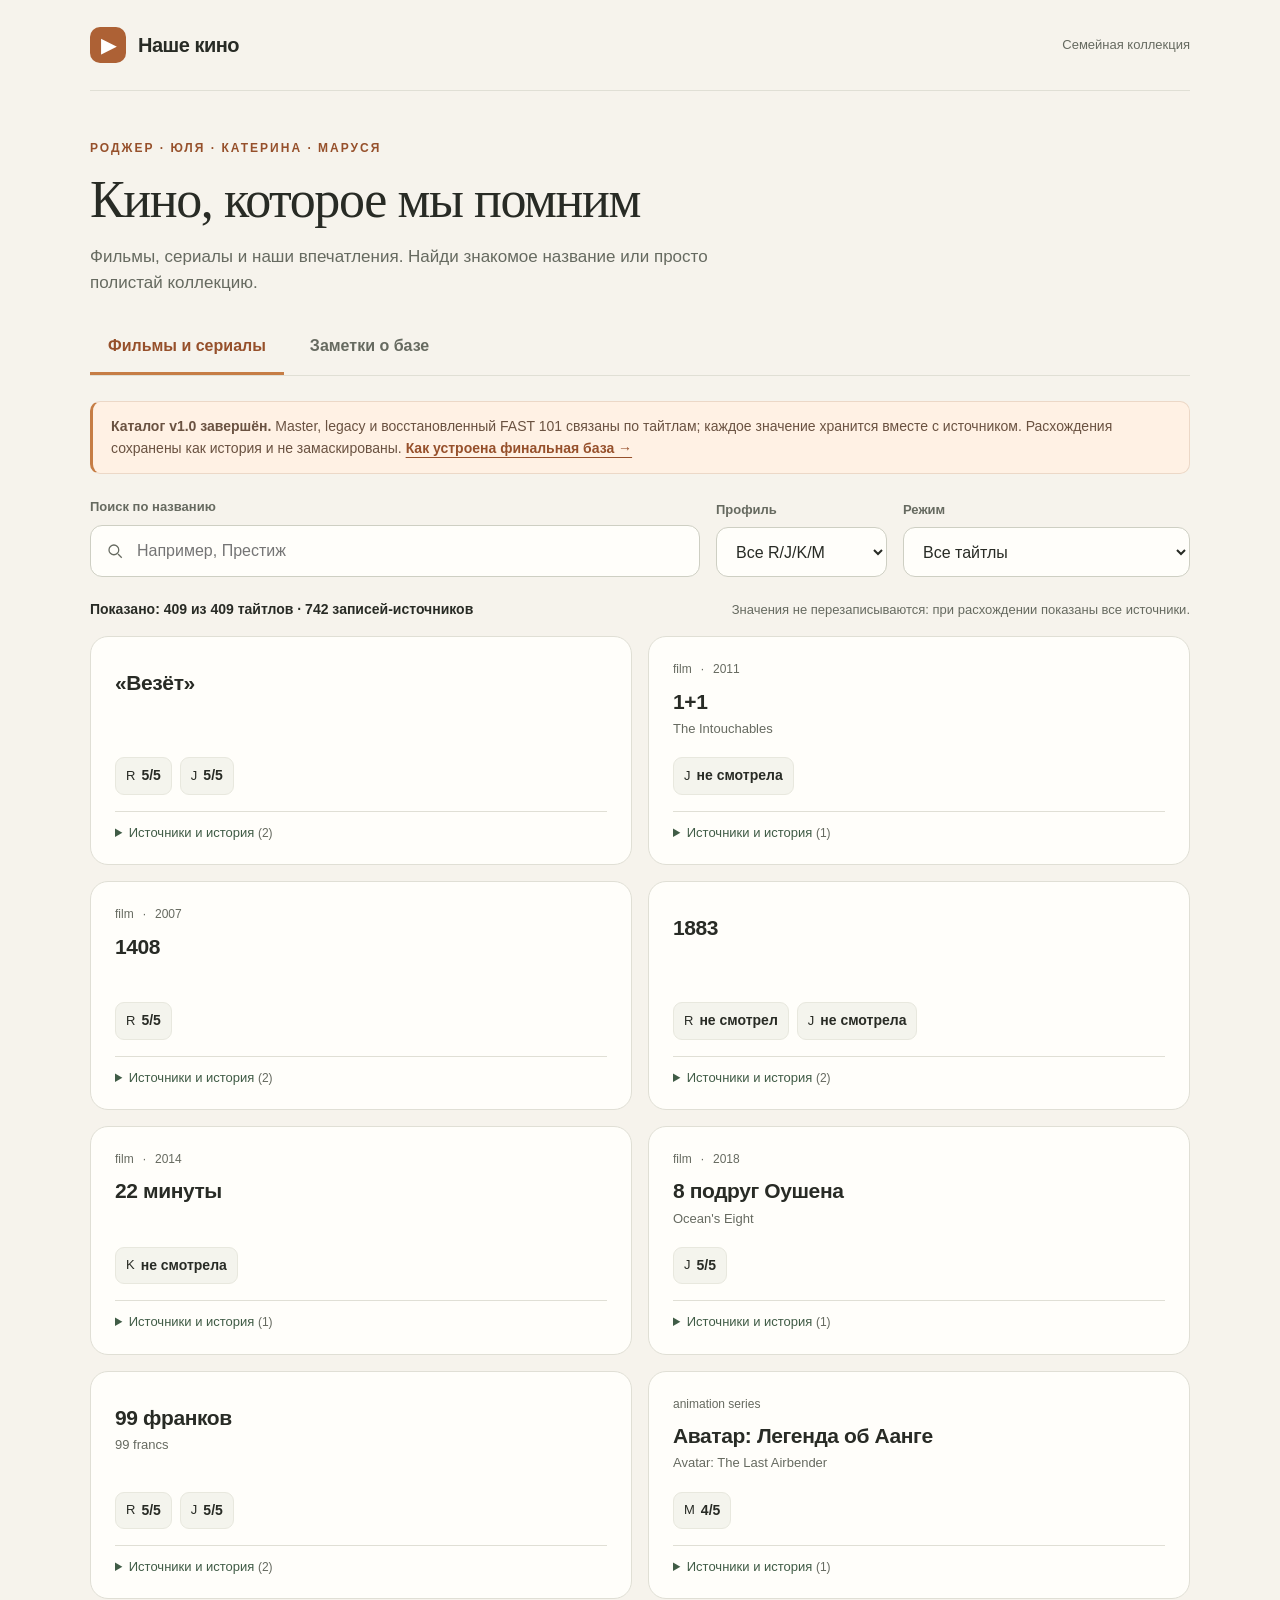
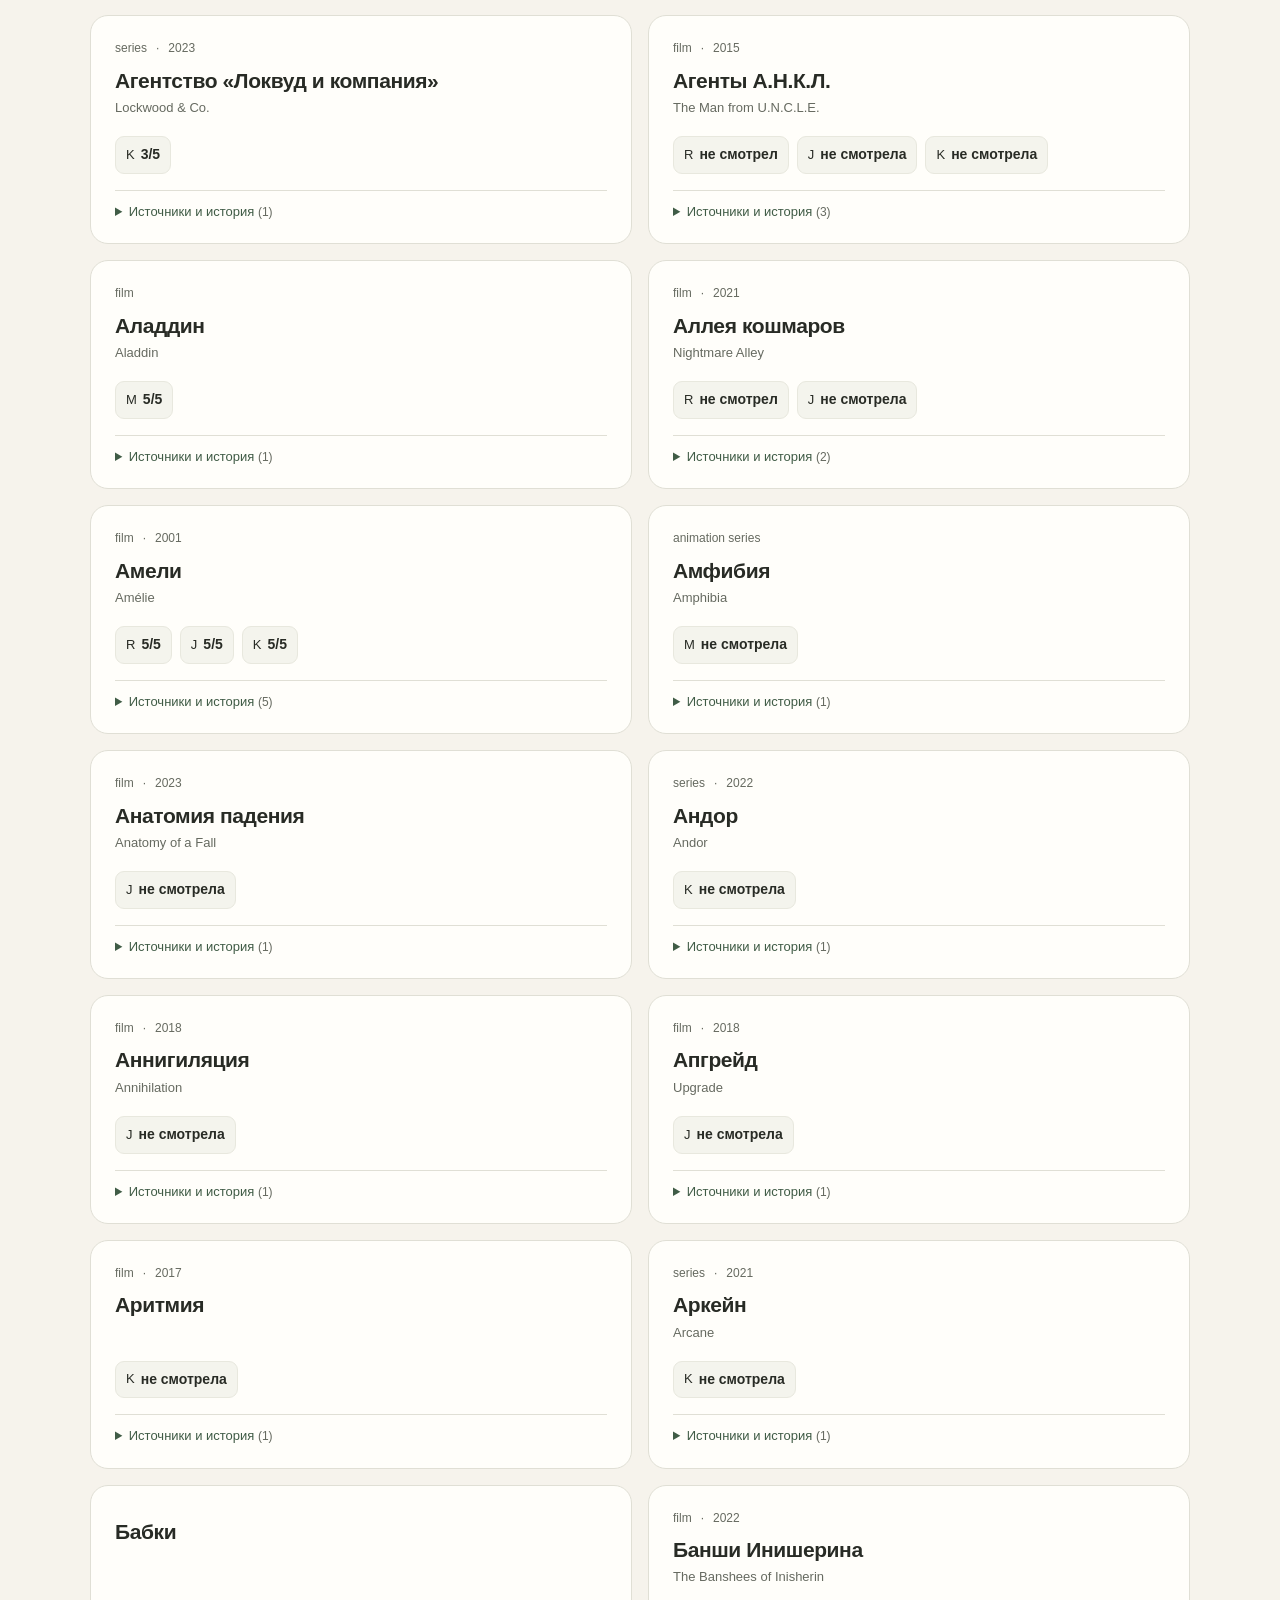
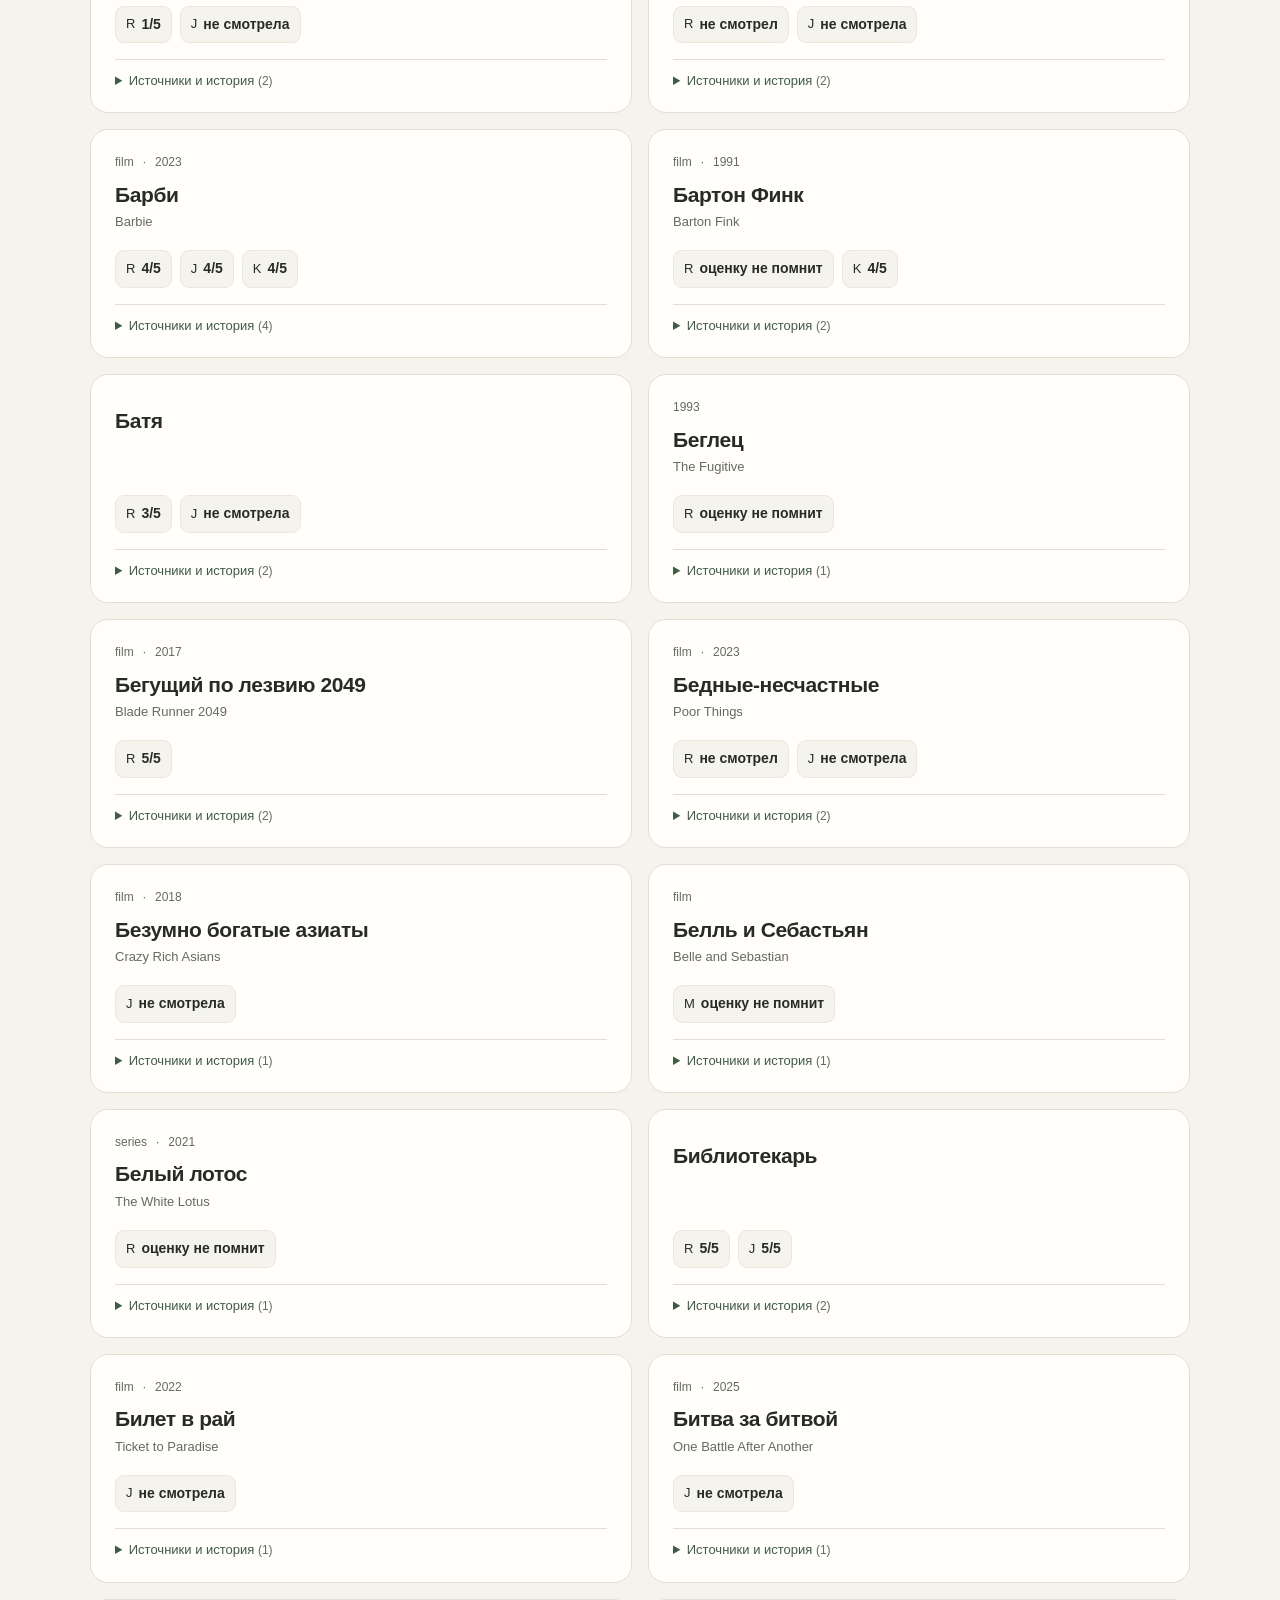
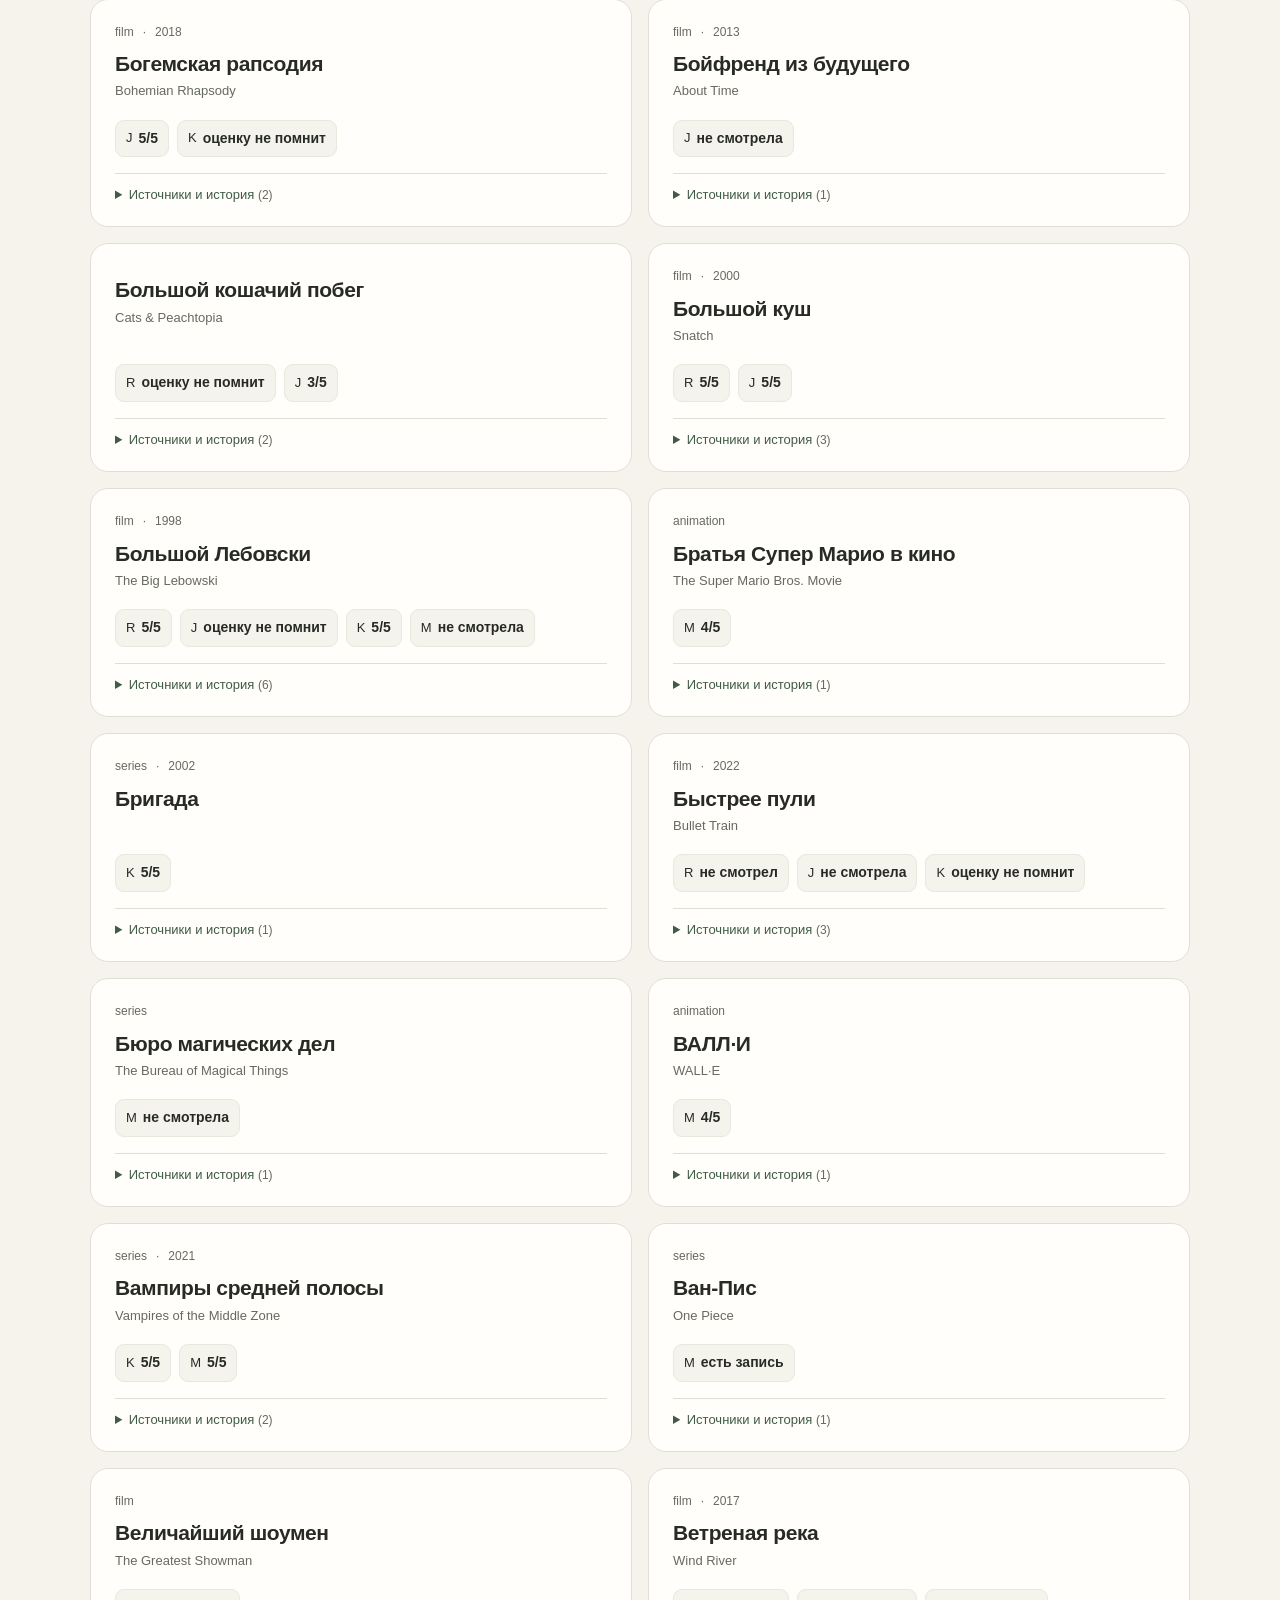
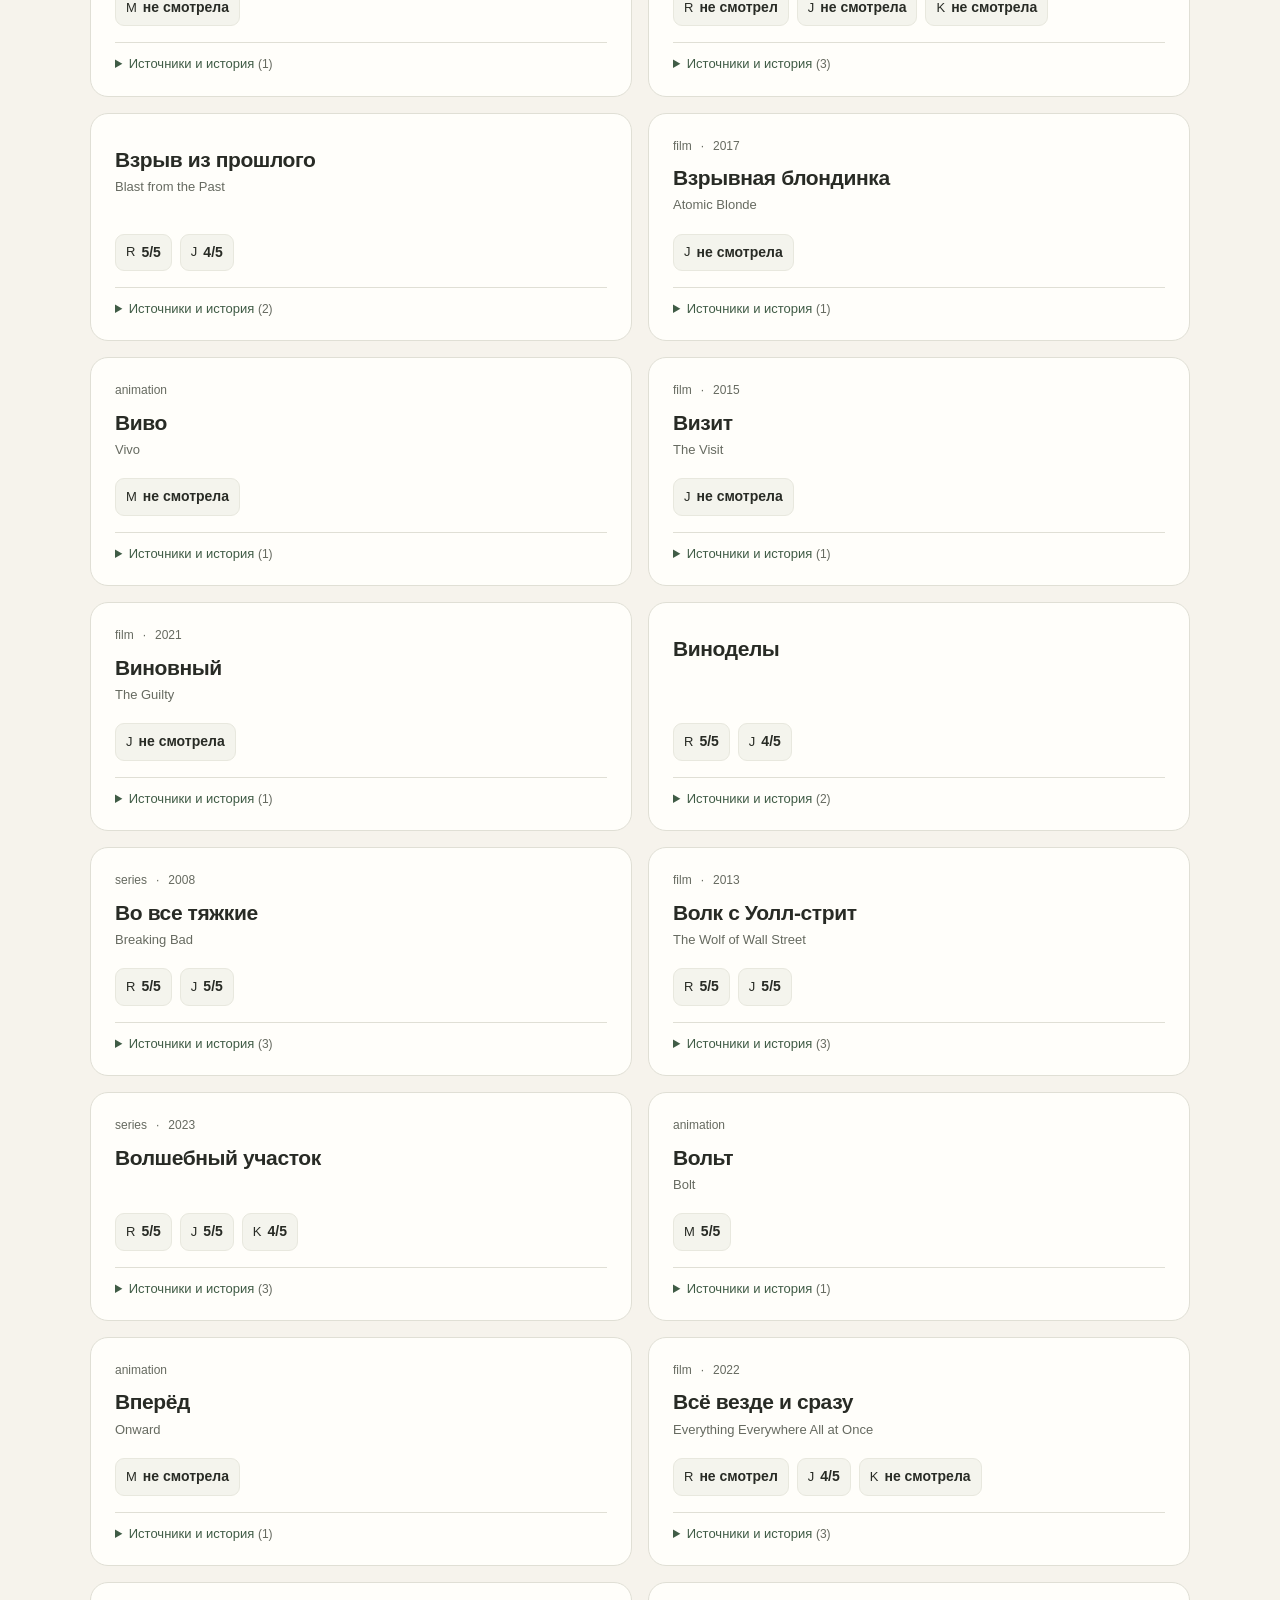
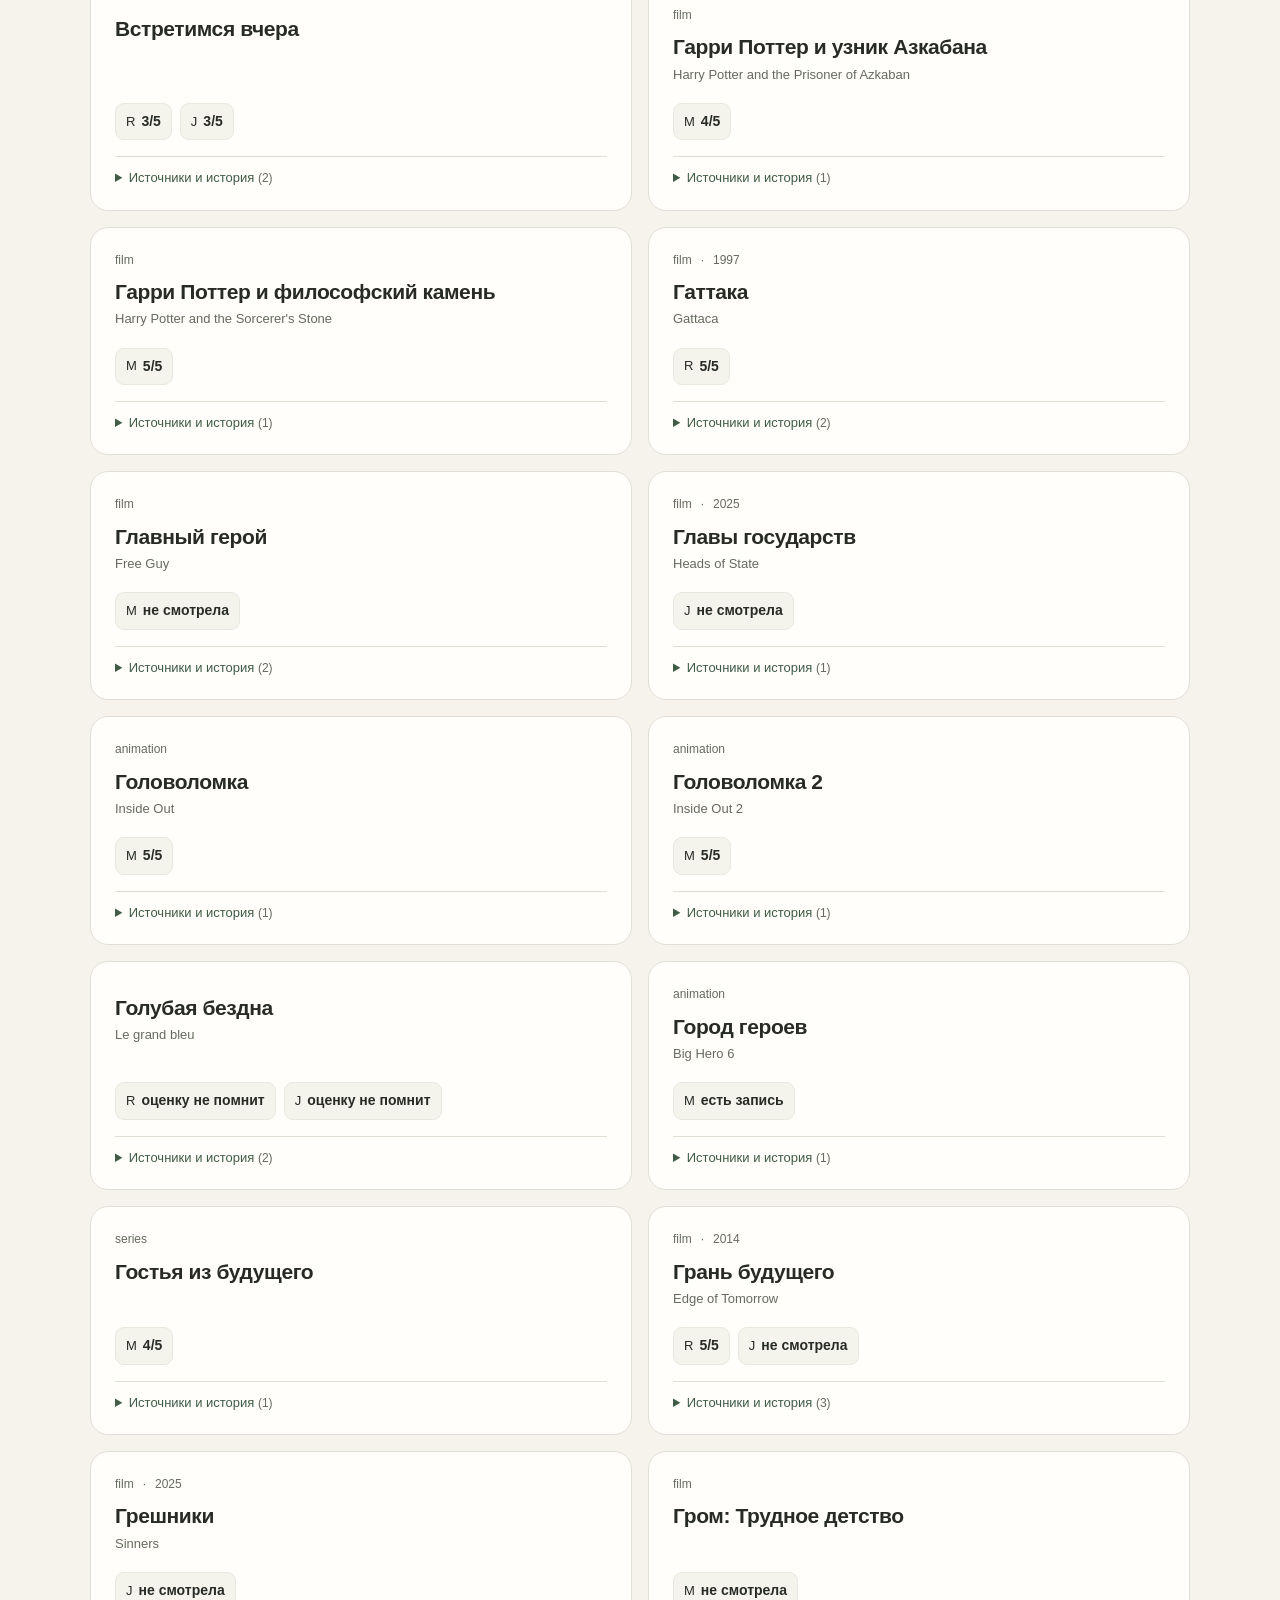
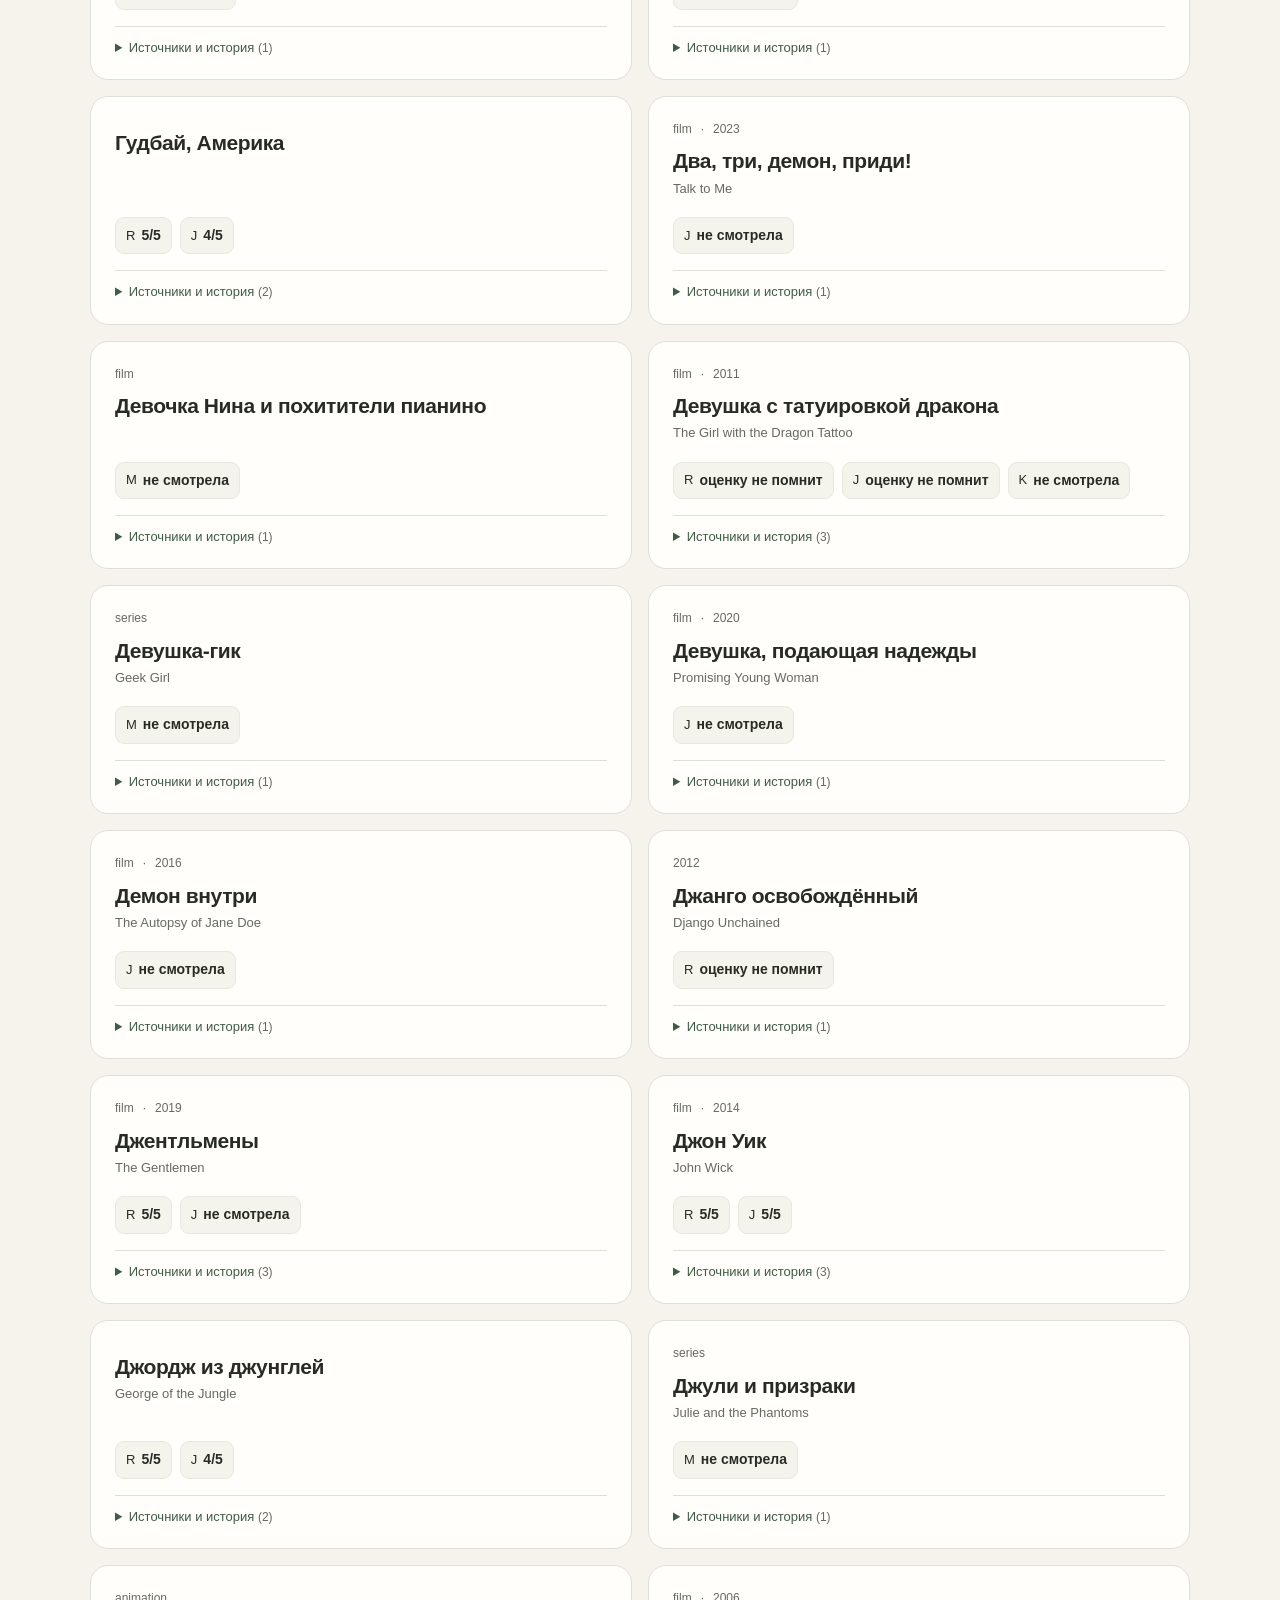
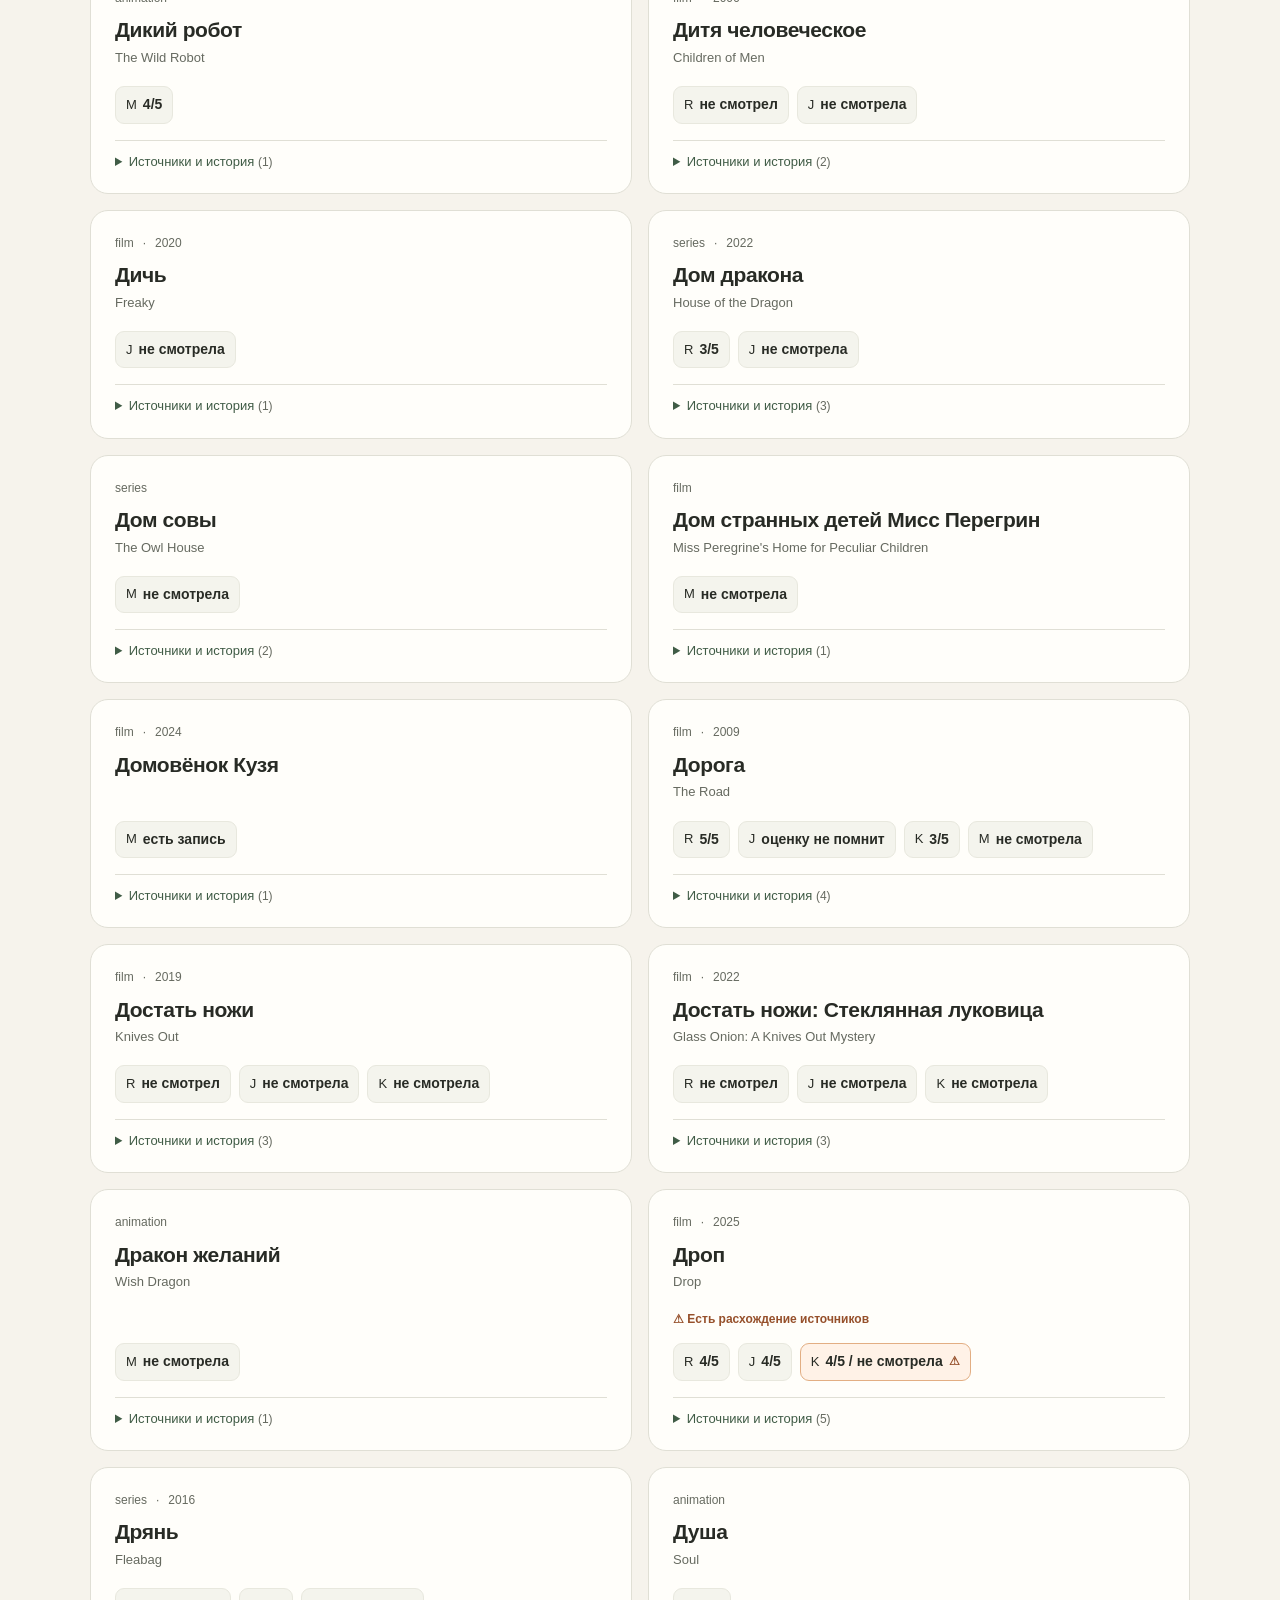
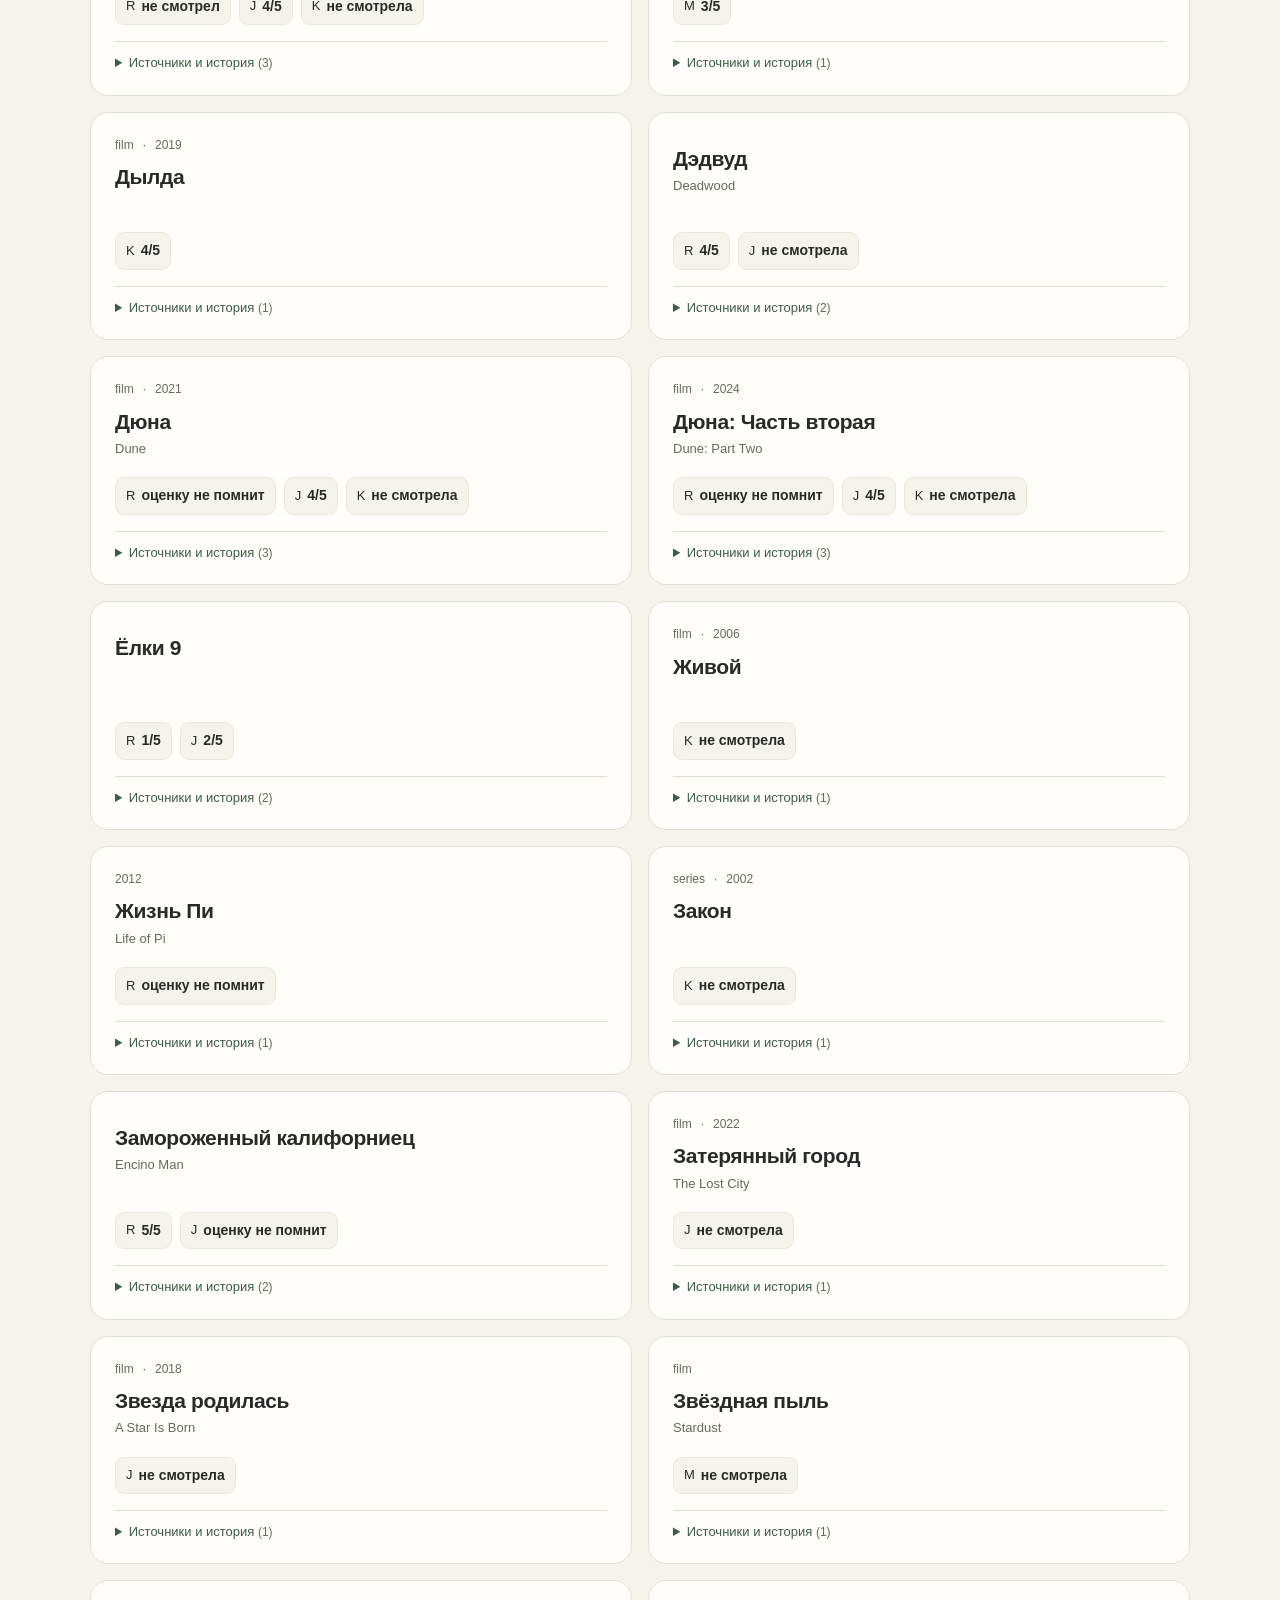
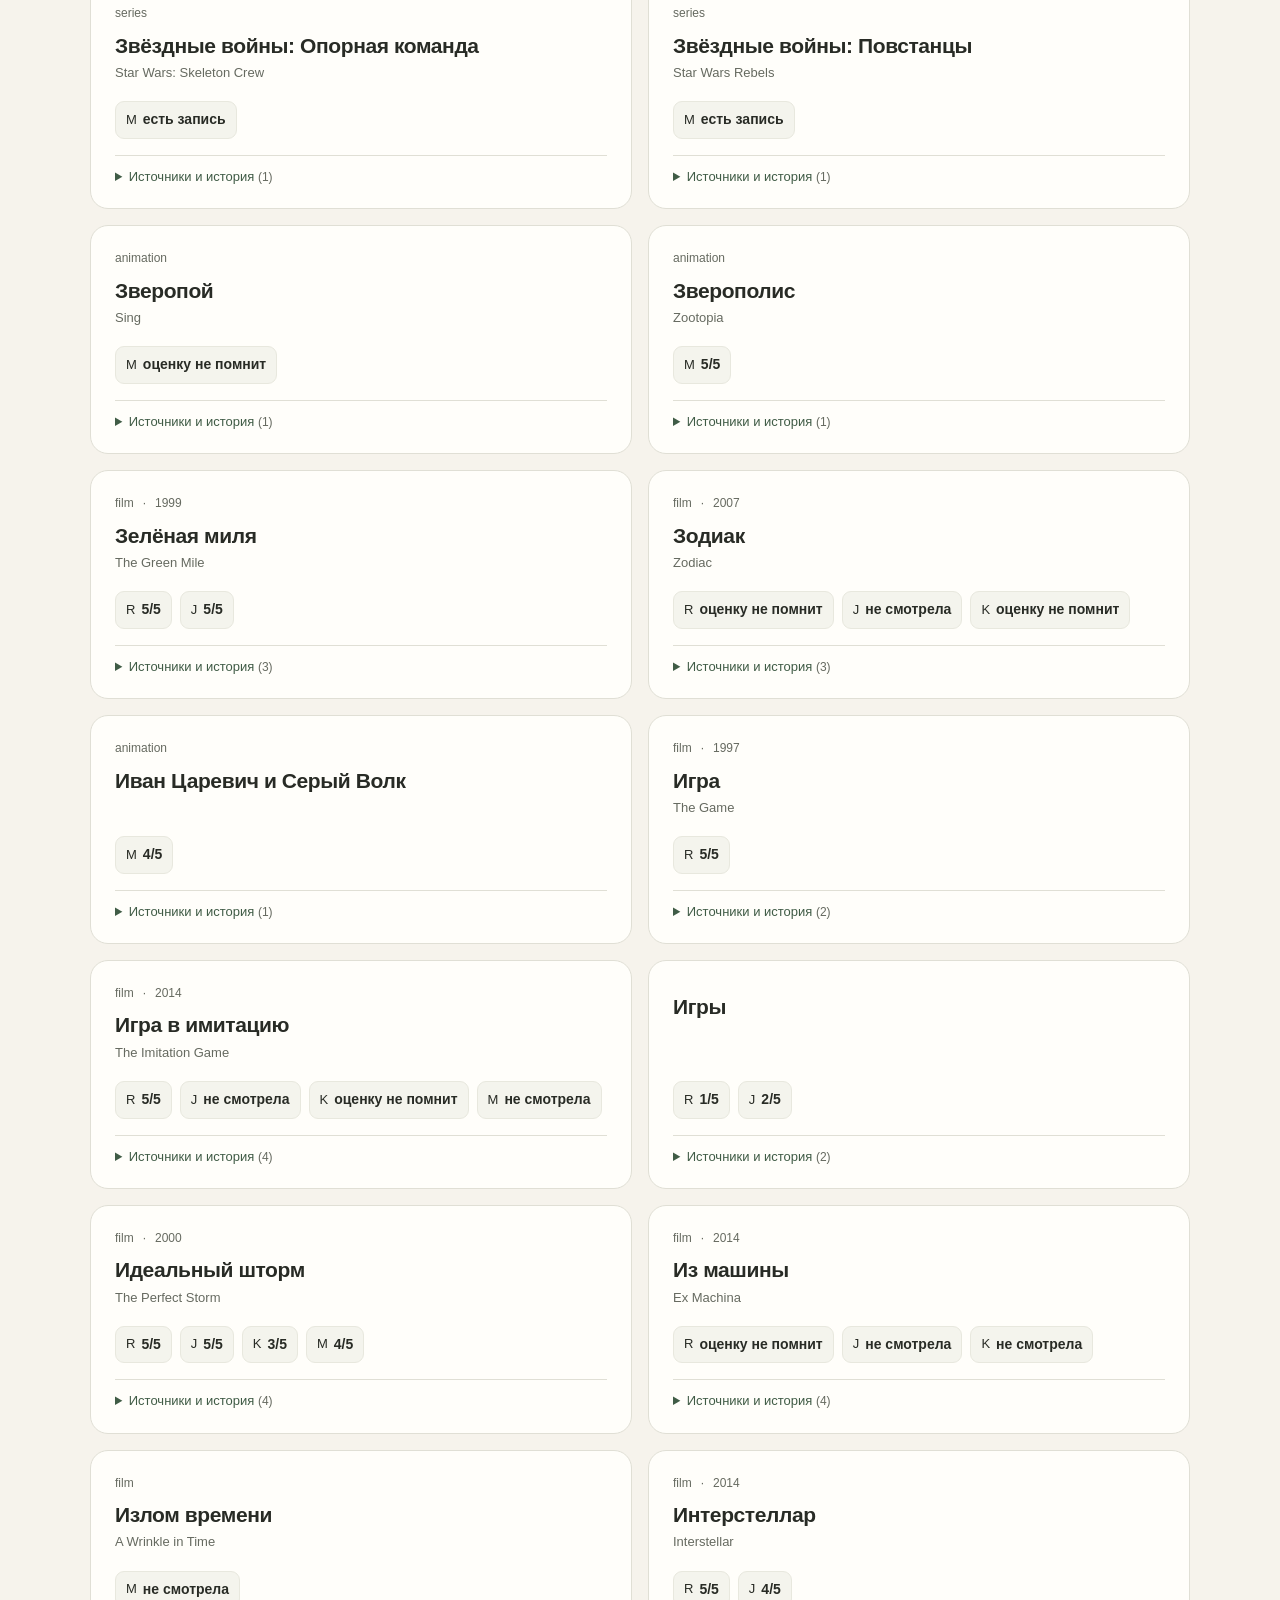
==== commit e99da508: "Finalize cinema viewer v1.0" ====
--- a/backup/cinema/index.html
+++ b/backup/cinema/index.html
@@ -113,7 +113,7 @@
     </nav>
     <main id="main">
       <section id="films" aria-label="Фильмы и сериалы">
-        <div class="notice"><strong>Объединённый каталог.</strong> Master, legacy и FAST 101 связаны по тайтлам; каждое значение хранится вместе с источником. FAST 101 пока помечен как «не подтверждено» до дословного экспорта двух исходных чатов. <a href="#notes">Что осталось проверить →</a></div>
+        <div class="notice"><strong>Каталог v1.0 завершён.</strong> Master, legacy и восстановленный FAST 101 связаны по тайтлам; каждое значение хранится вместе с источником. Расхождения сохранены как история и не замаскированы. <a href="#notes">Как устроена финальная база →</a></div>
         <div class="toolbar">
           <div class="field search-field">
             <label for="search">Поиск по названию</label>
@@ -138,7 +138,7 @@
               <option value="all">Все тайтлы</option>
               <option value="conflicts">Только расхождения</option>
               <option value="fast">Есть FAST 101</option>
-              <option value="unconfirmed">Есть неподтверждённое</option>
+              <option value="recovered">Восстановлено из FAST 101</option>
               <option value="watchlist">Watchlist M</option>
             </select>
           </div>
@@ -151,8 +151,8 @@
           <div class="field">
             <label for="document">Что почитать</label>
             <select id="document">
-              <option value="recovery30">Восстановление FAST 101 — 30 сентября</option>
-              <option value="conflicts">Расхождения объединённого каталога</option>
+              <option value="recovery30">Финальный статус v1.0 — 30 сентября</option>
+              <option value="conflicts">Архивные конфликты</option>
               <option value="inventory">Итоги проверки — 29 сентября</option>
               <option value="recovery">Старый статус FAST 101 — 29 сентября</option>
               <option value="readme">О резервной копии</option>
@@ -164,7 +164,7 @@
       </section>
       <noscript><p class="notice">Для просмотра карточек включи JavaScript в браузере. Отчёт можно <a href="Kino_inventory_2026-09-29.md">скачать здесь</a>.</p></noscript>
     </main>
-    <footer><span>Наше кино · объединённый каталог на 30 сентября 2026</span><a href="https://github.com/RojerStorm/model-r/tree/main/backup/cinema" target="_blank" rel="noopener noreferrer">Исходные файлы ↗</a></footer>
+    <footer><span>Наше кино · каталог v1.0 · 30 сентября 2026</span><a href="https://github.com/RojerStorm/model-r/tree/main/backup/cinema" target="_blank" rel="noopener noreferrer">Исходные файлы ↗</a></footer>
   </div>
   <script>
     'use strict';
@@ -173,7 +173,7 @@
     const normalize = value => String(value ?? '').normalize('NFD').replace(/[\u0300-\u036f]/g,'').toLocaleLowerCase('ru').replace(/ё/g,'е').replace(/[’‘]/g,"'").trim();
     const people = {R:'Роджер',J:'Юля',K:'Катерина',M:'Маруся'};
     const docs = {
-      recovery30:'recovery-2026-09-30/README.md',
+      recovery30:'catalog-discrepancies-2026-09-30.md',
       conflicts:'catalog-discrepancies-2026-09-30.md',
       inventory:'Kino_inventory_2026-09-29.md',
       recovery:'FAST101-recovery-status-2026-09-29.md',
@@ -221,11 +221,11 @@
       return '<span class="profile-score'+(s.conflict?' conflict':'')+'"><span>'+profile+'</span><strong>'+escapeHTML(text)+'</strong>'+(s.conflict?'<span class="conflict-note">⚠</span>':'')+'</span>';
     }
     function sourceRow(o){
-      const unconfirmed=o.verification==='unconfirmed_no_verbatim';
+      const recovered=o.verification==='recovered_secondary_final';
       return '<div class="source-row"><div class="source-head"><strong>'+escapeHTML(o.profile+' · '+ratingText(o.rating,o.profile))+'</strong>'+
         (heatText(o)?'<span>'+escapeHTML(heatText(o))+'</span>':'')+
-        '<span class="pill '+(unconfirmed?'warn':'ok')+'">'+escapeHTML(sourceLabel(o))+'</span>'+
-        (unconfirmed?'<span class="pill warn">не подтверждено</span>':'<span class="pill ok">снимок сохранён</span>')+
+        '<span class="pill '+(recovered?'warn':'ok')+'">'+escapeHTML(sourceLabel(o))+'</span>'+
+        (recovered?'<span class="pill warn">восстановлено по истории</span>':'<span class="pill ok">снимок сохранён</span>')+
         '</div><div class="source-meta">'+
         [statusText(o.status),o.source_locator,o.source_time,o.evidence_ids?('evidence: '+o.evidence_ids):'',o.source_note,o.notes].filter(Boolean).map(escapeHTML).join(' · ')+
         '</div></div>';
@@ -258,7 +258,7 @@
           if(profile!=='all'&&!obs.some(o=>o.profile===profile))return false;
           if(view==='conflicts'&&!Object.values(t.conflicts||{}).some(Boolean))return false;
           if(view==='fast'&&!obs.some(o=>o.source_layer==='fast101_recovery'))return false;
-          if(view==='unconfirmed'&&!obs.some(o=>o.verification==='unconfirmed_no_verbatim'))return false;
+          if(view==='recovered'&&!obs.some(o=>o.verification==='recovered_secondary_final'))return false;
           if(view==='watchlist'&&!obs.some(o=>o.source_layer==='master_watchlist'))return false;
           return true;
         });
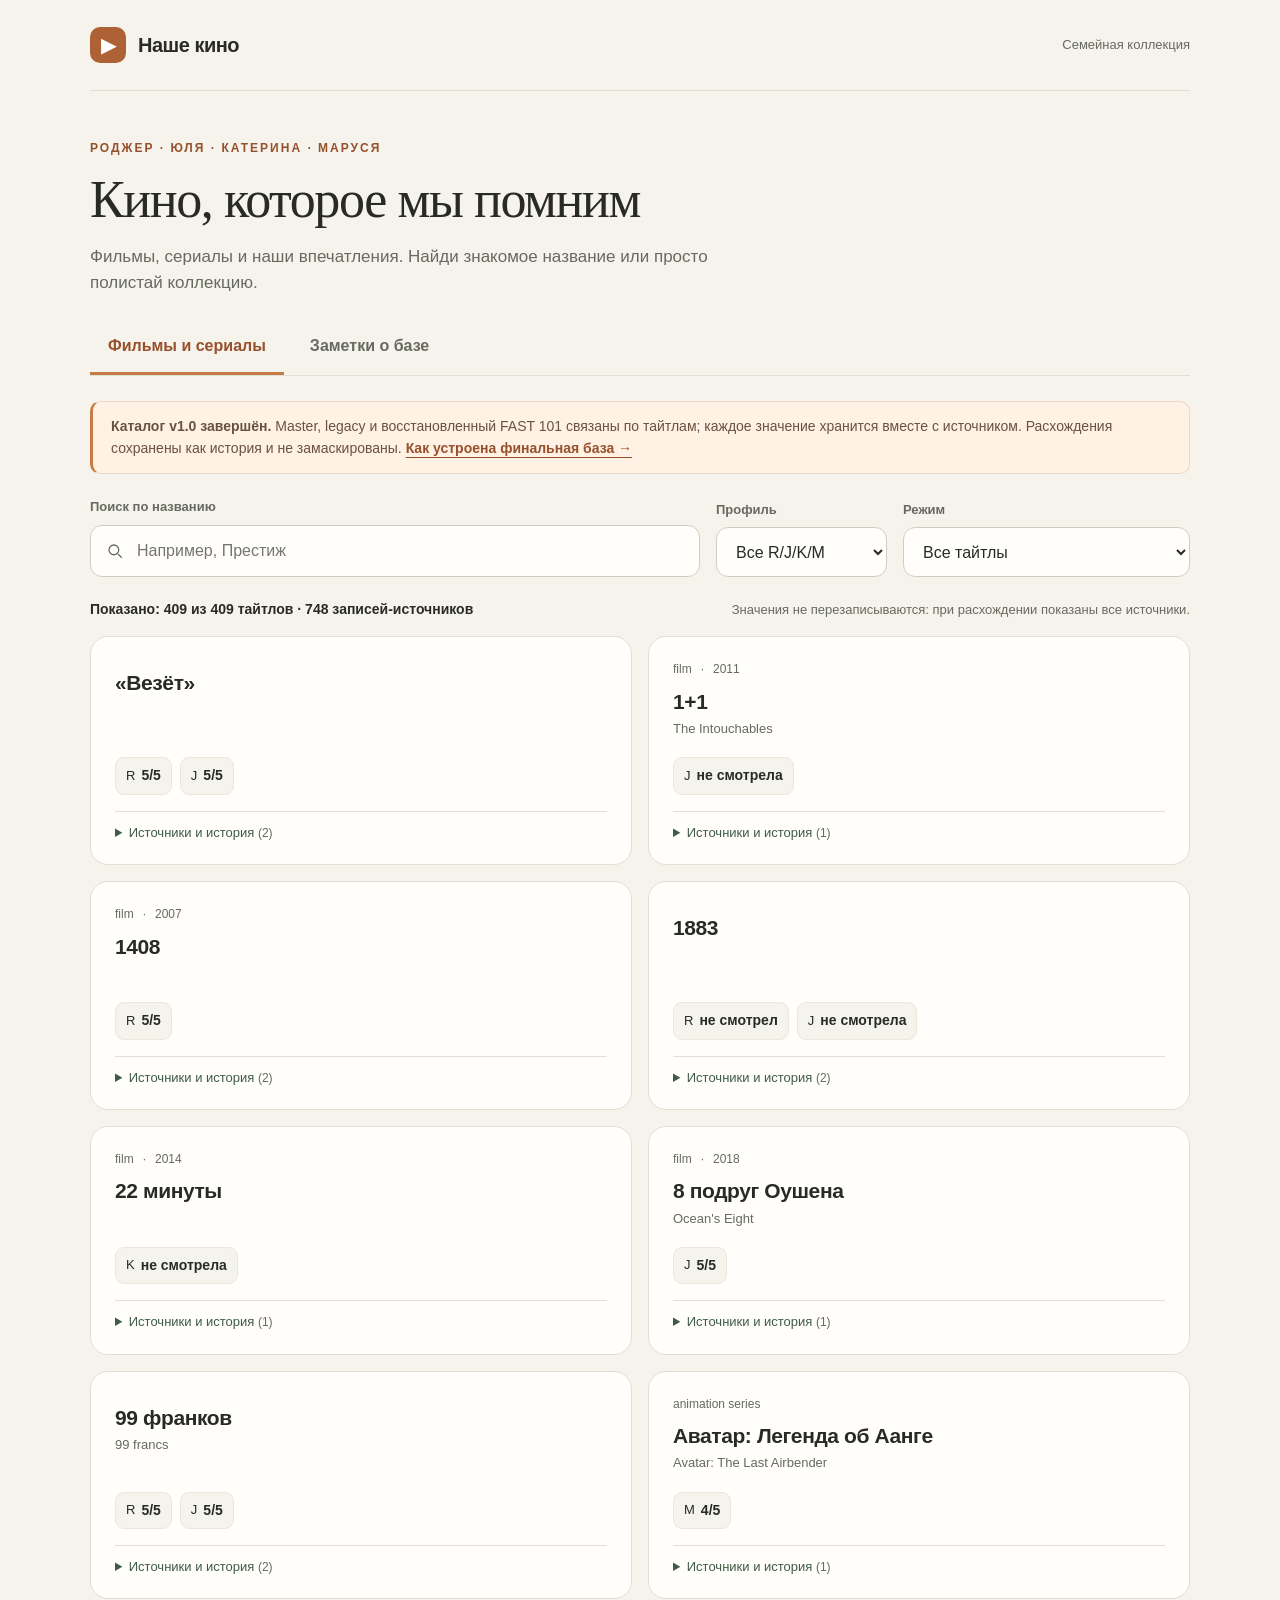
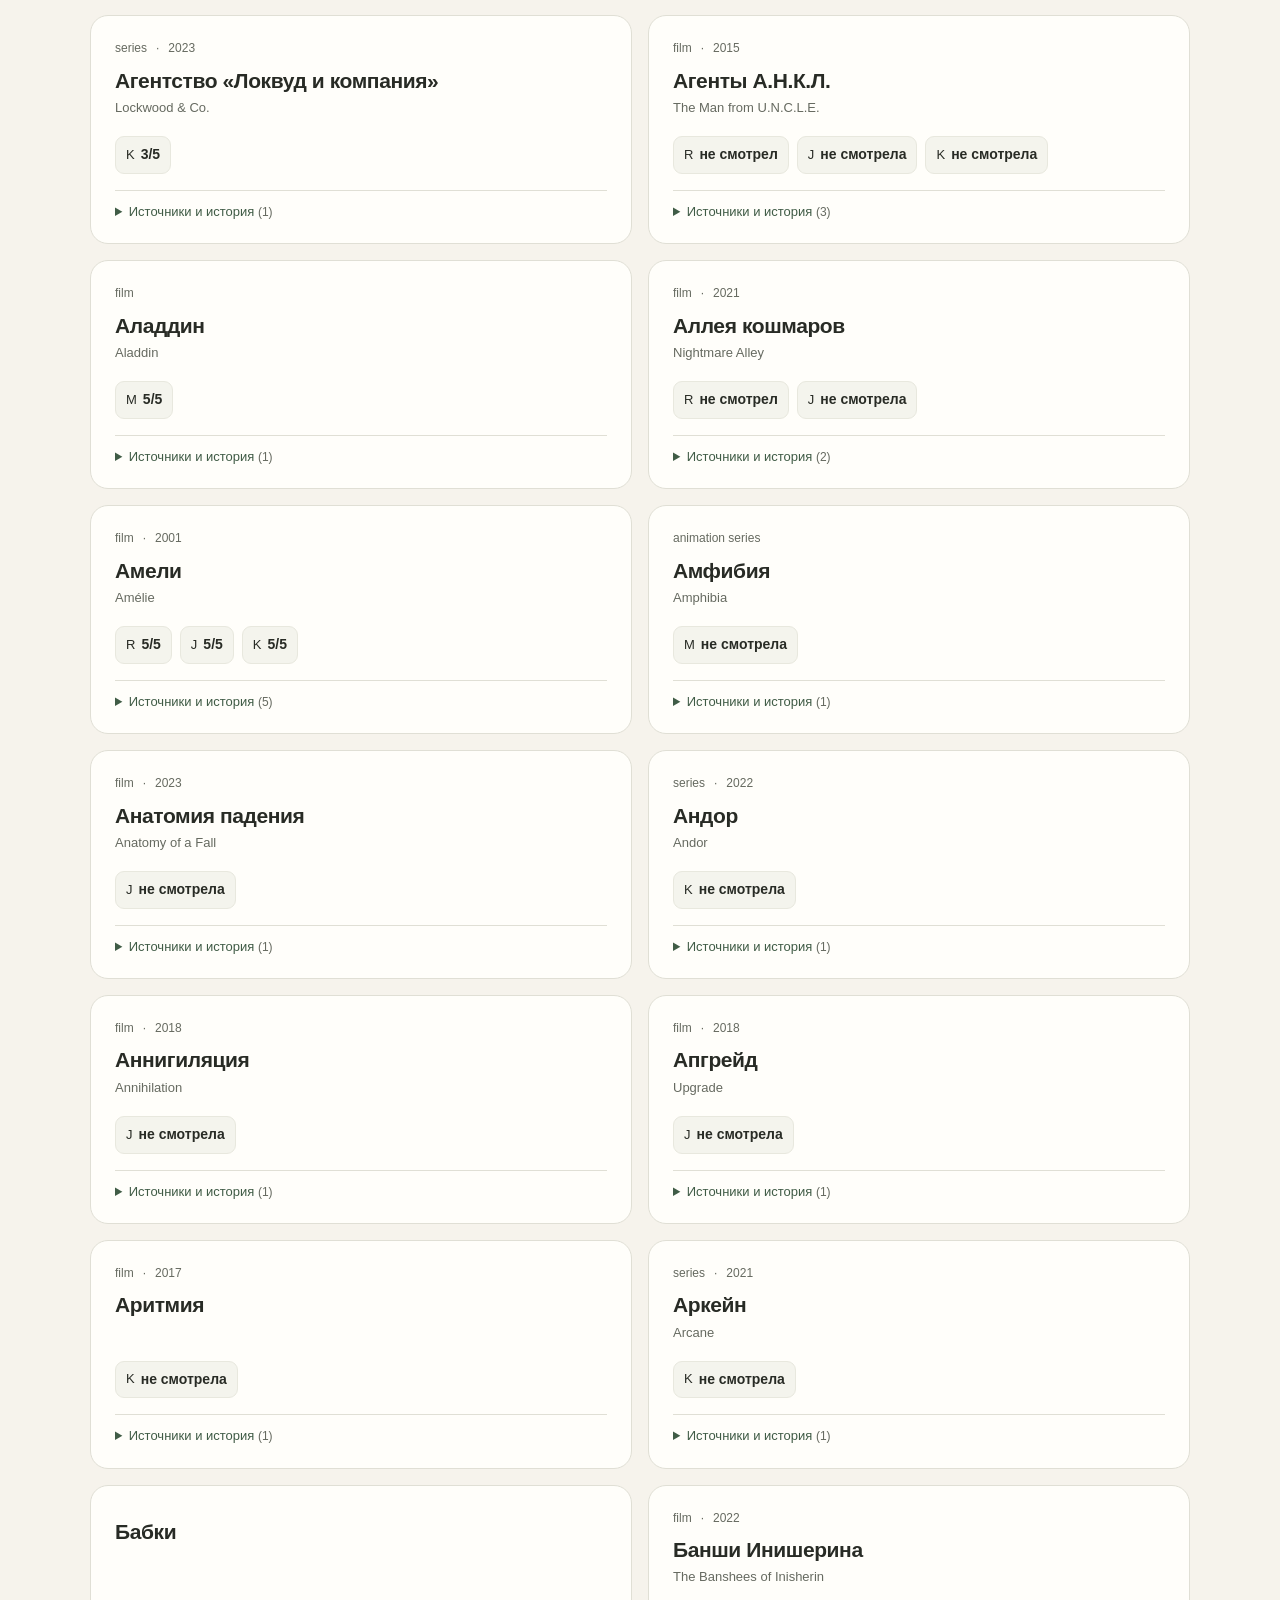
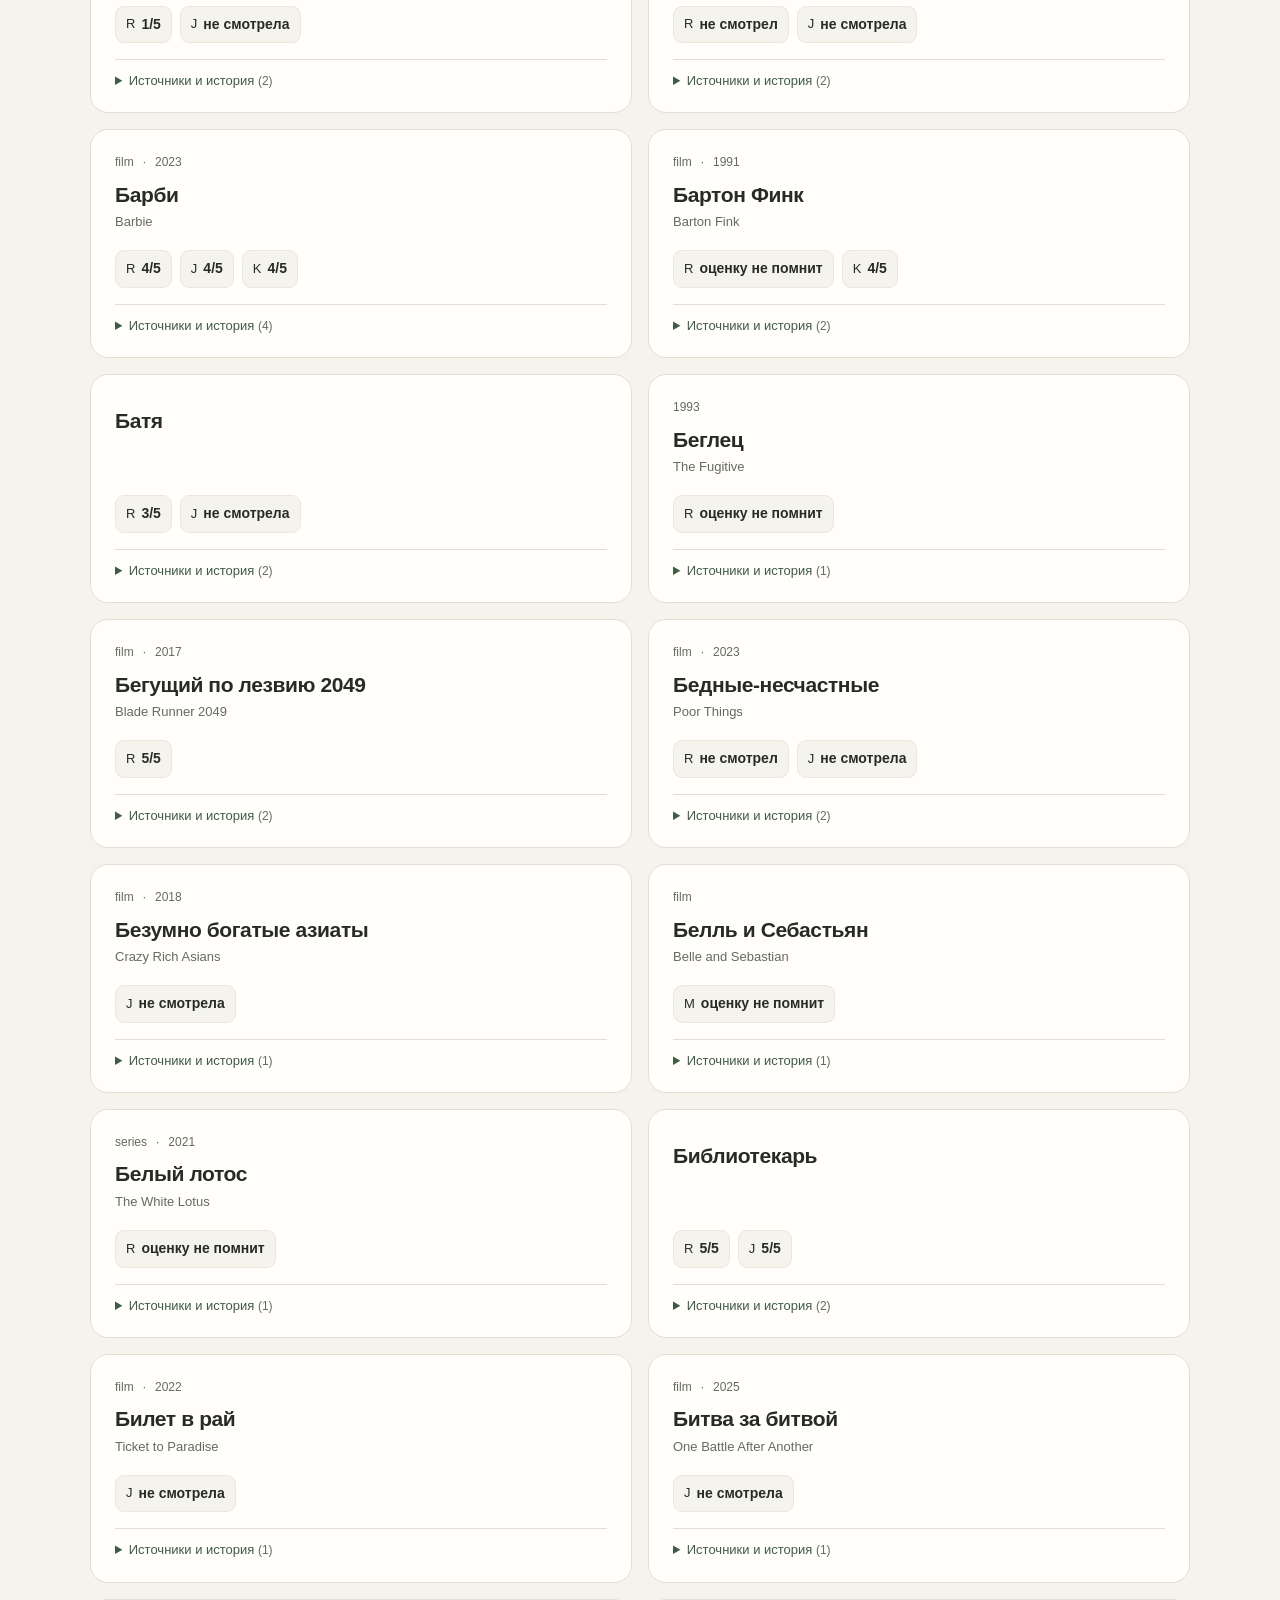
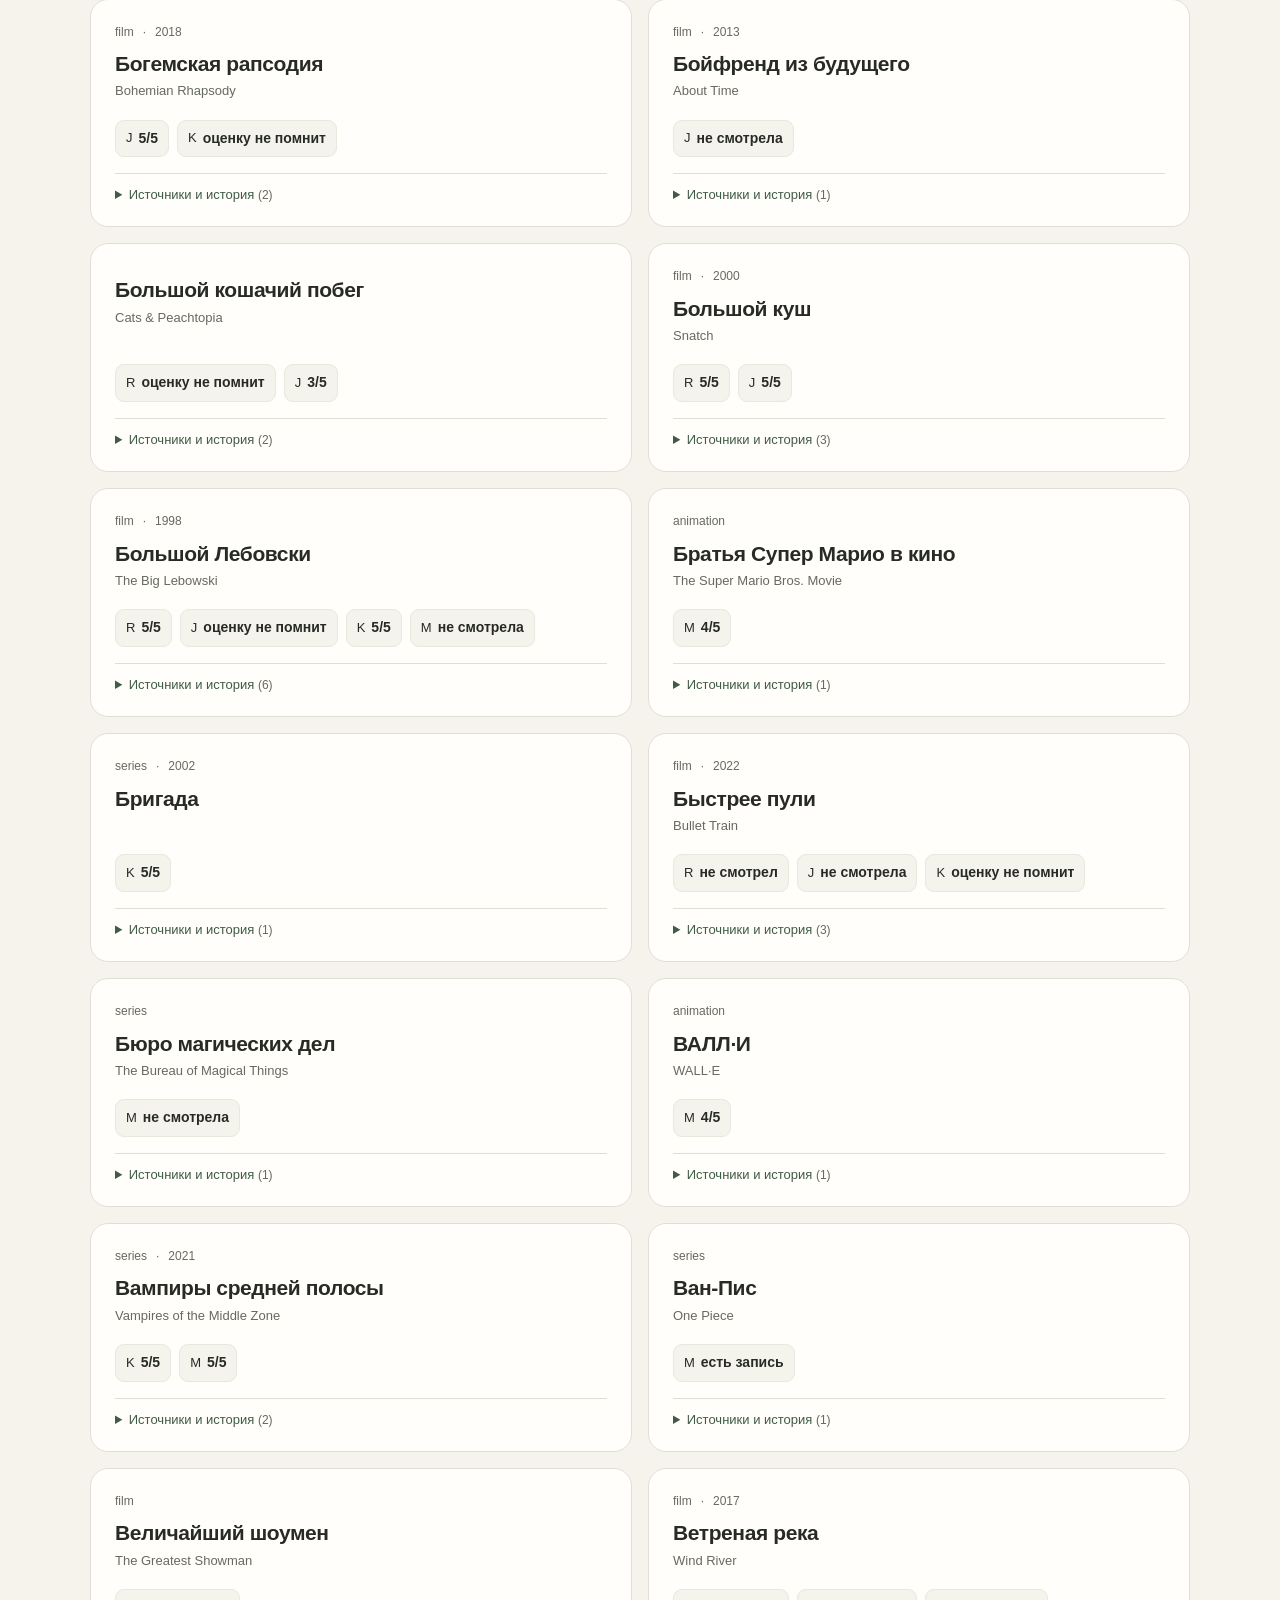
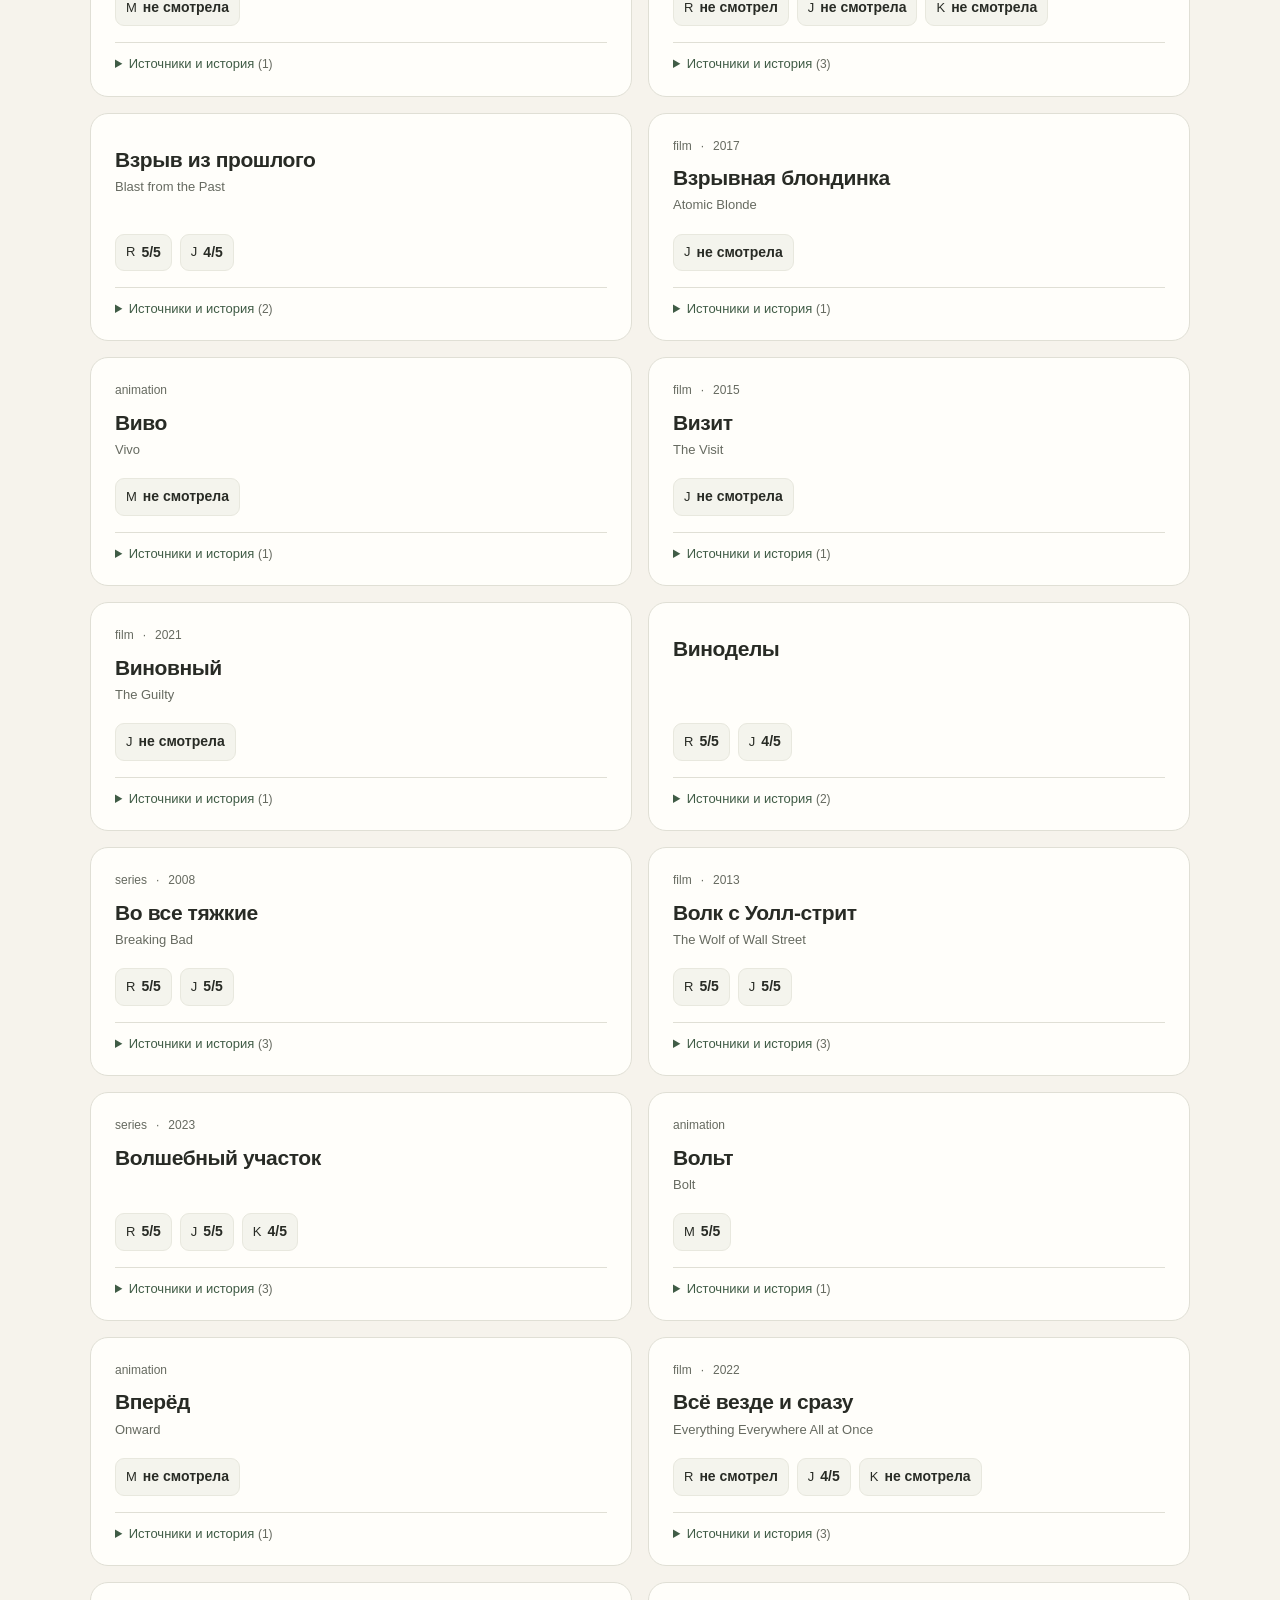
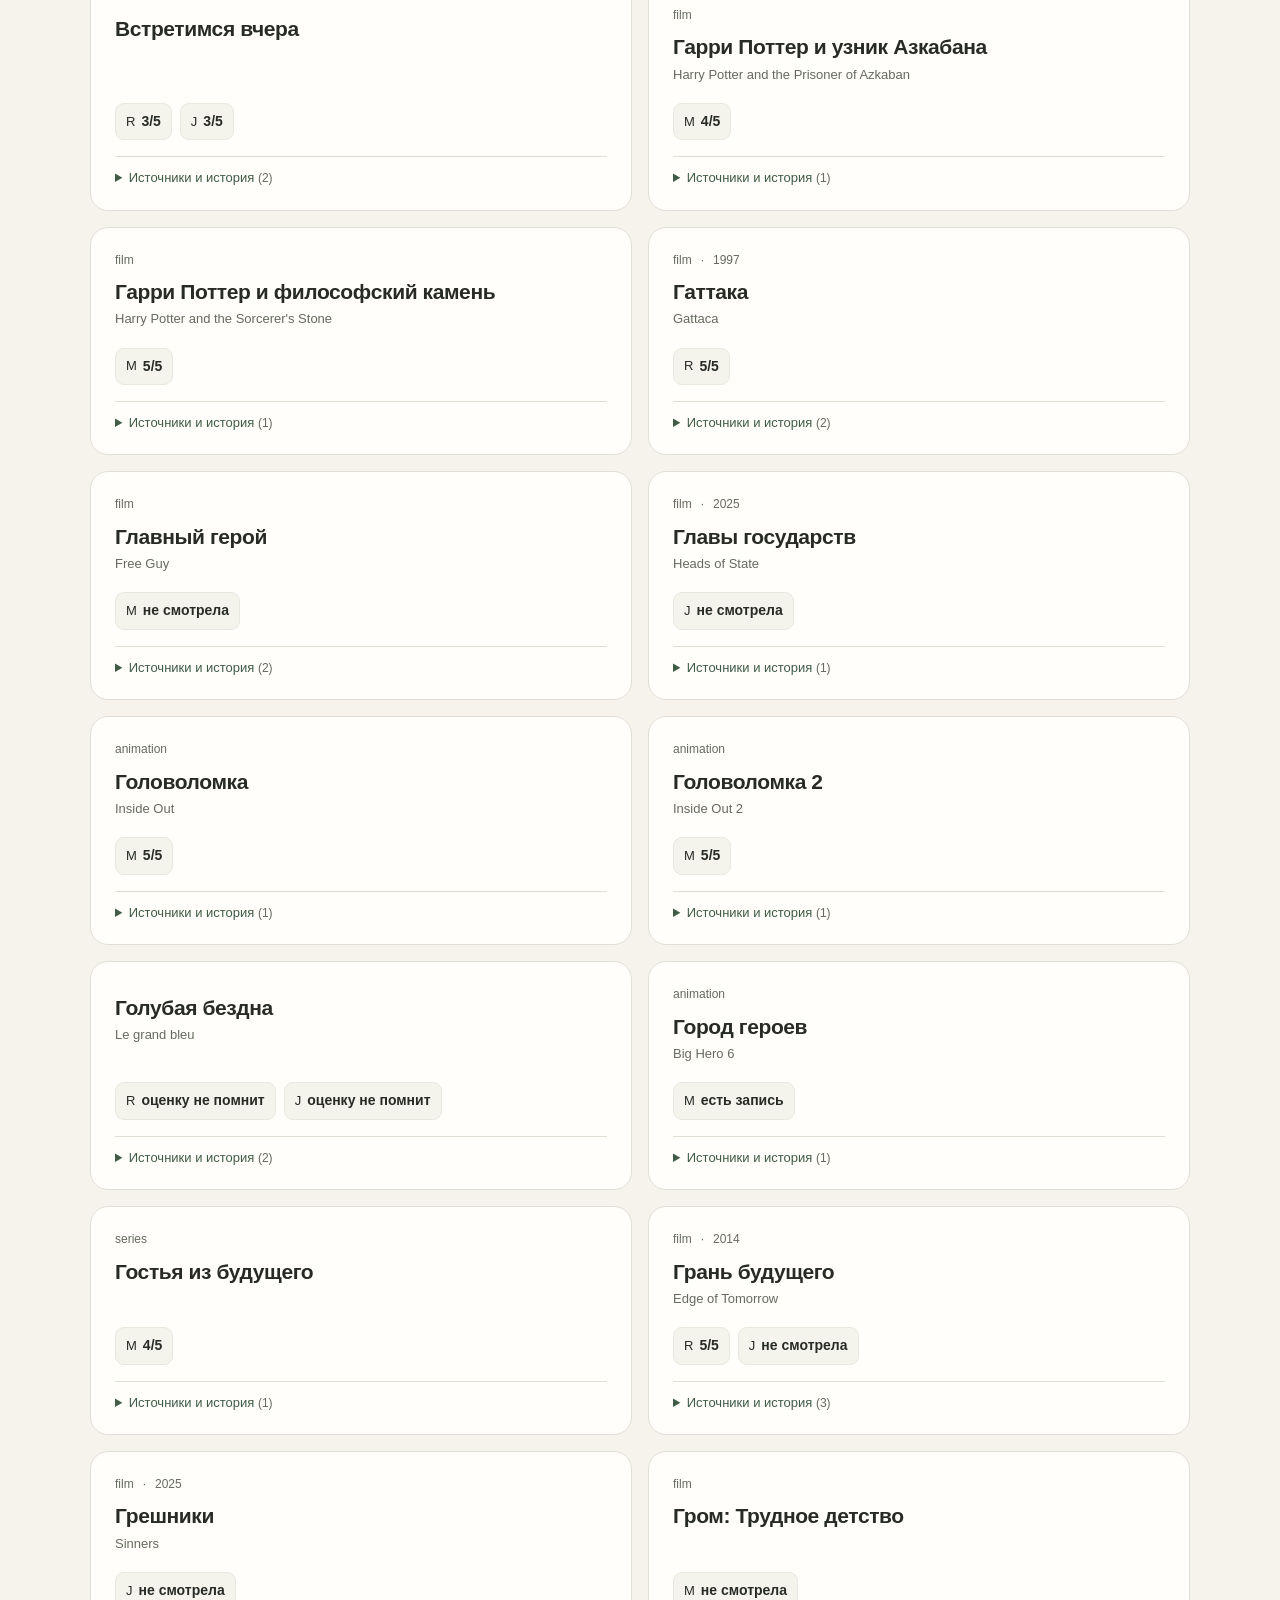
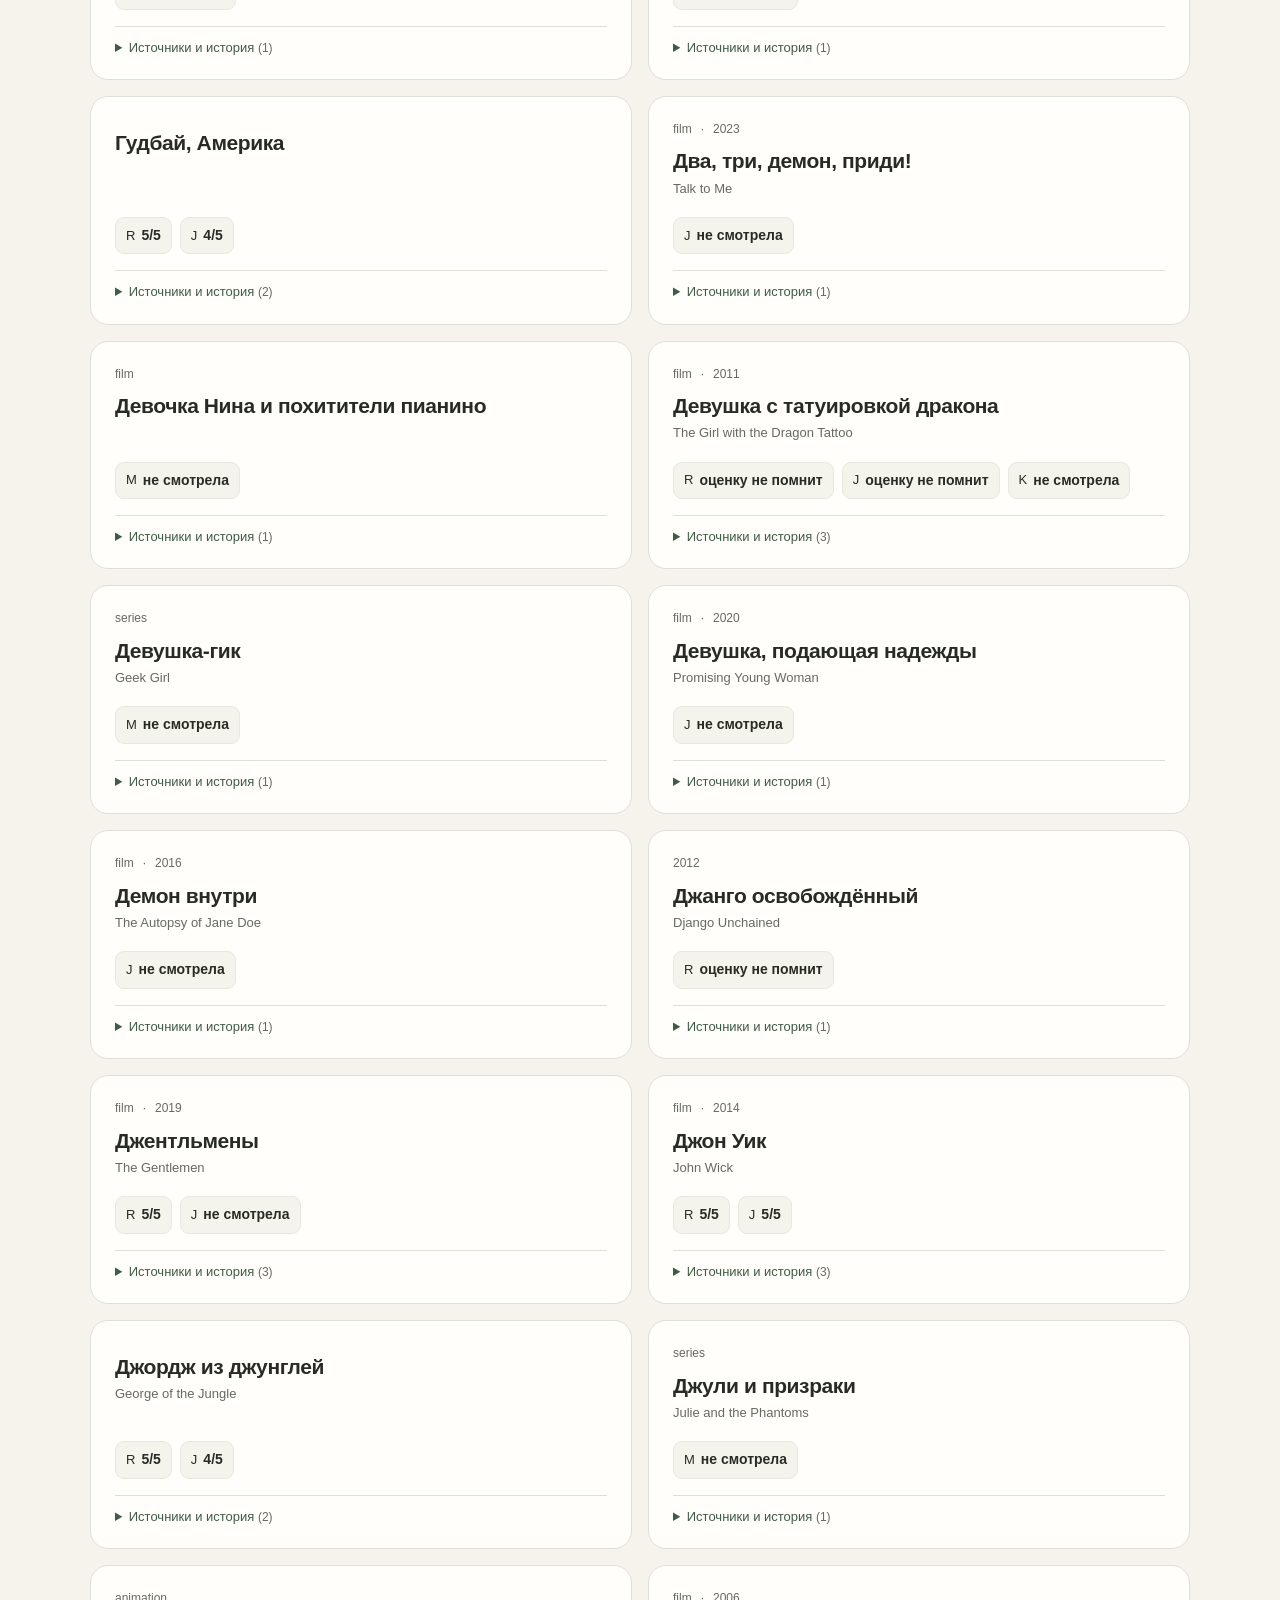
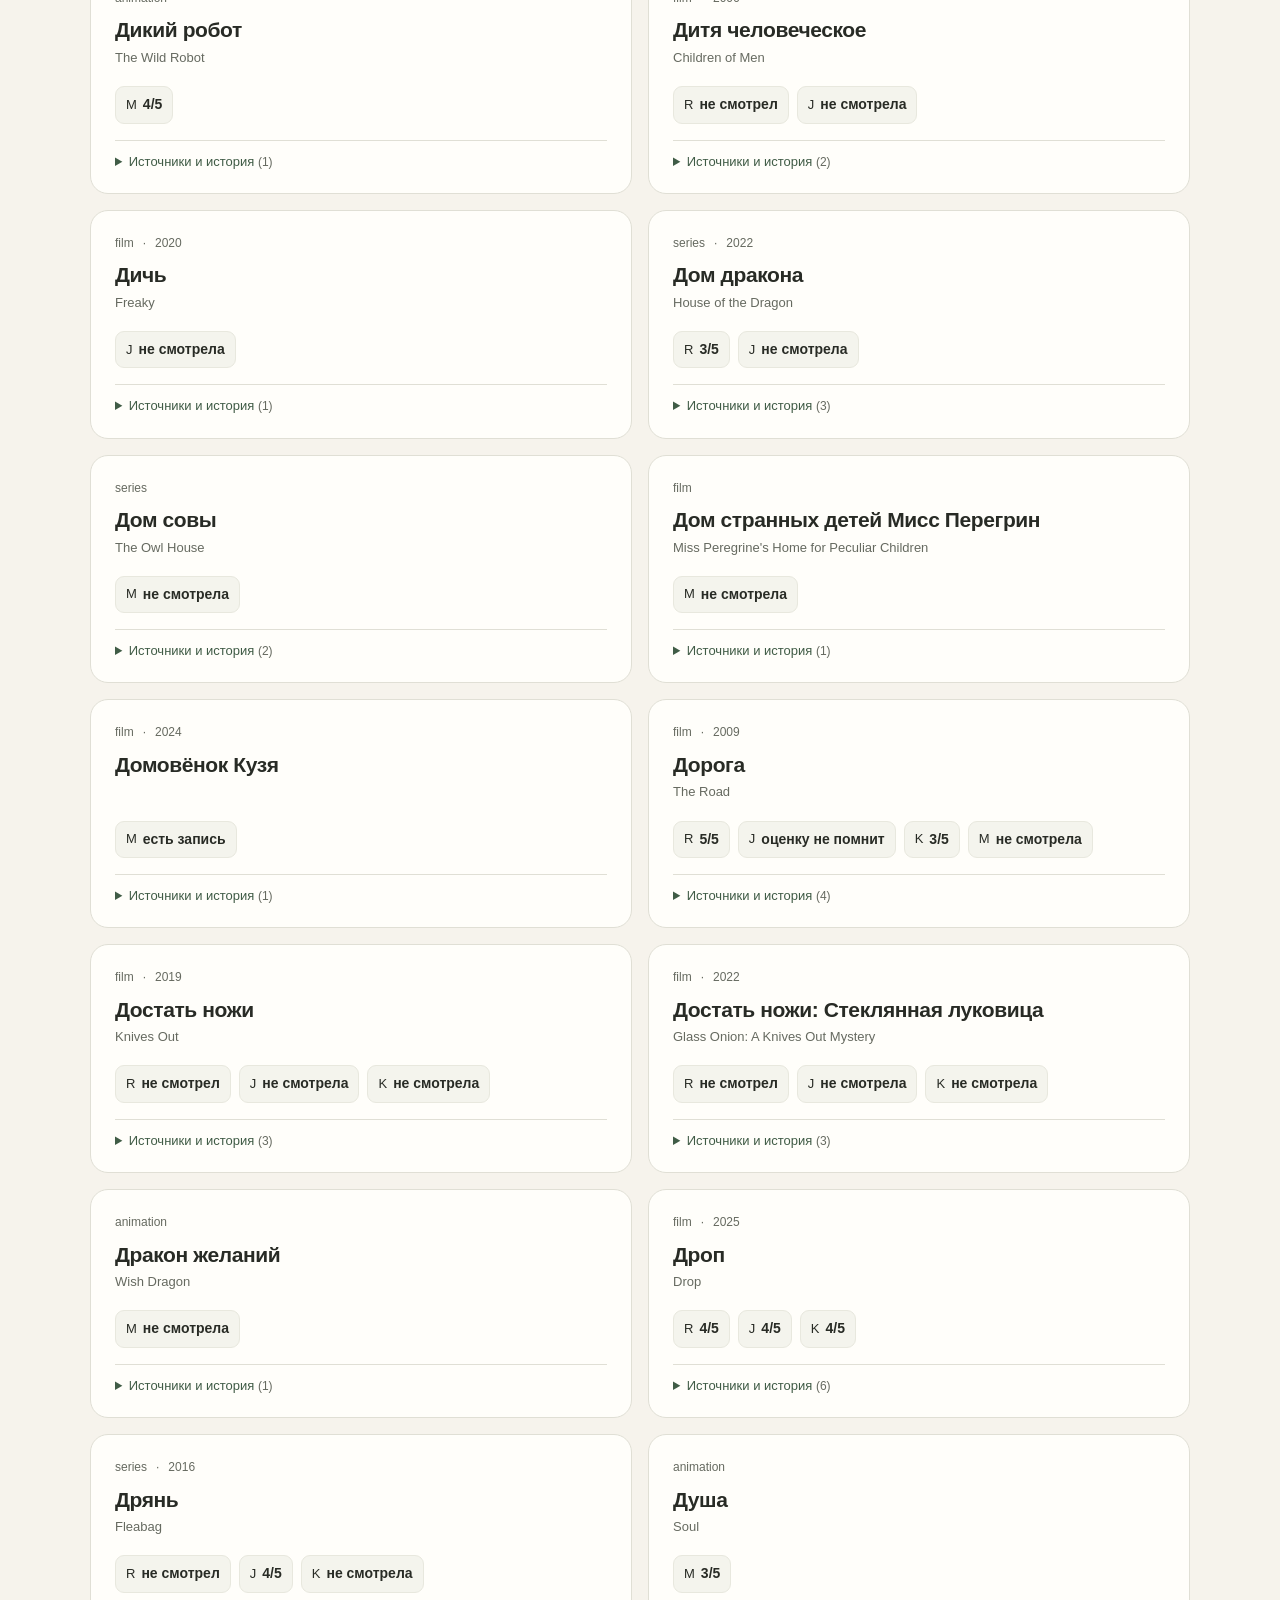
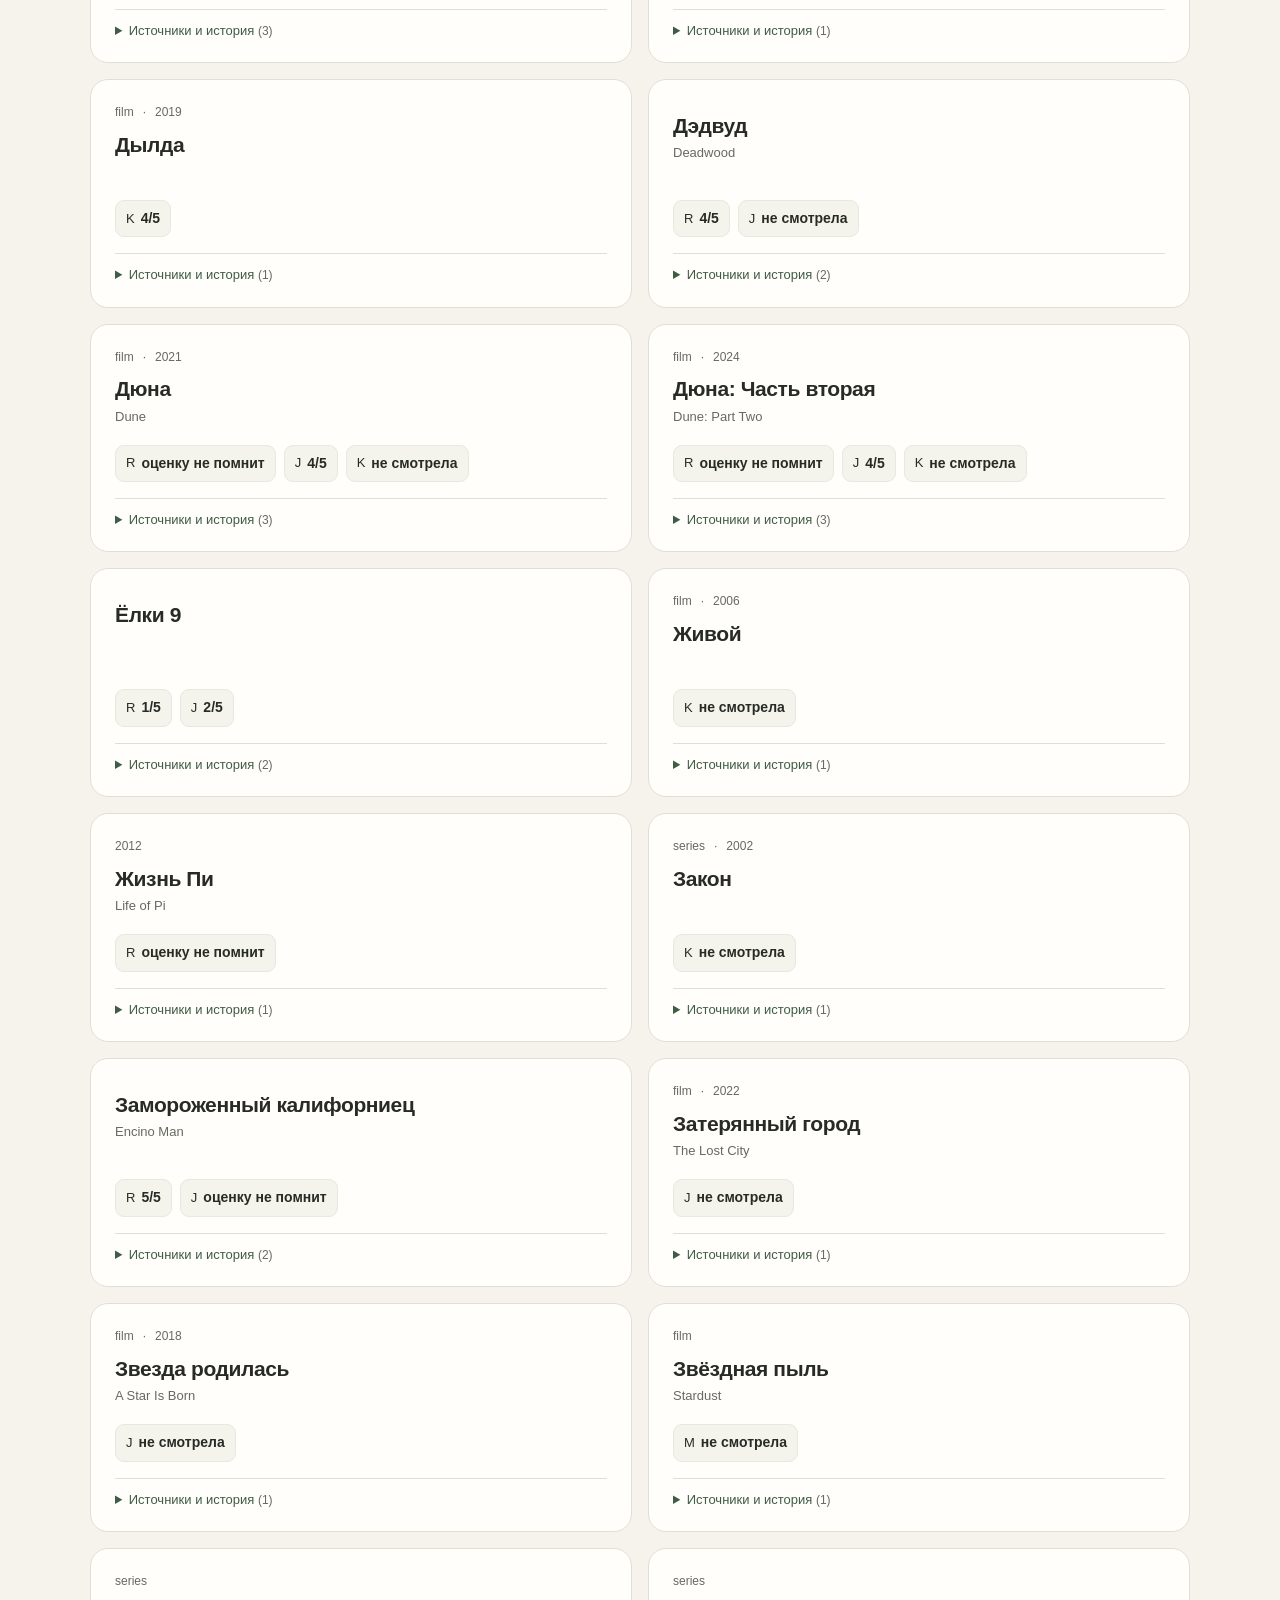
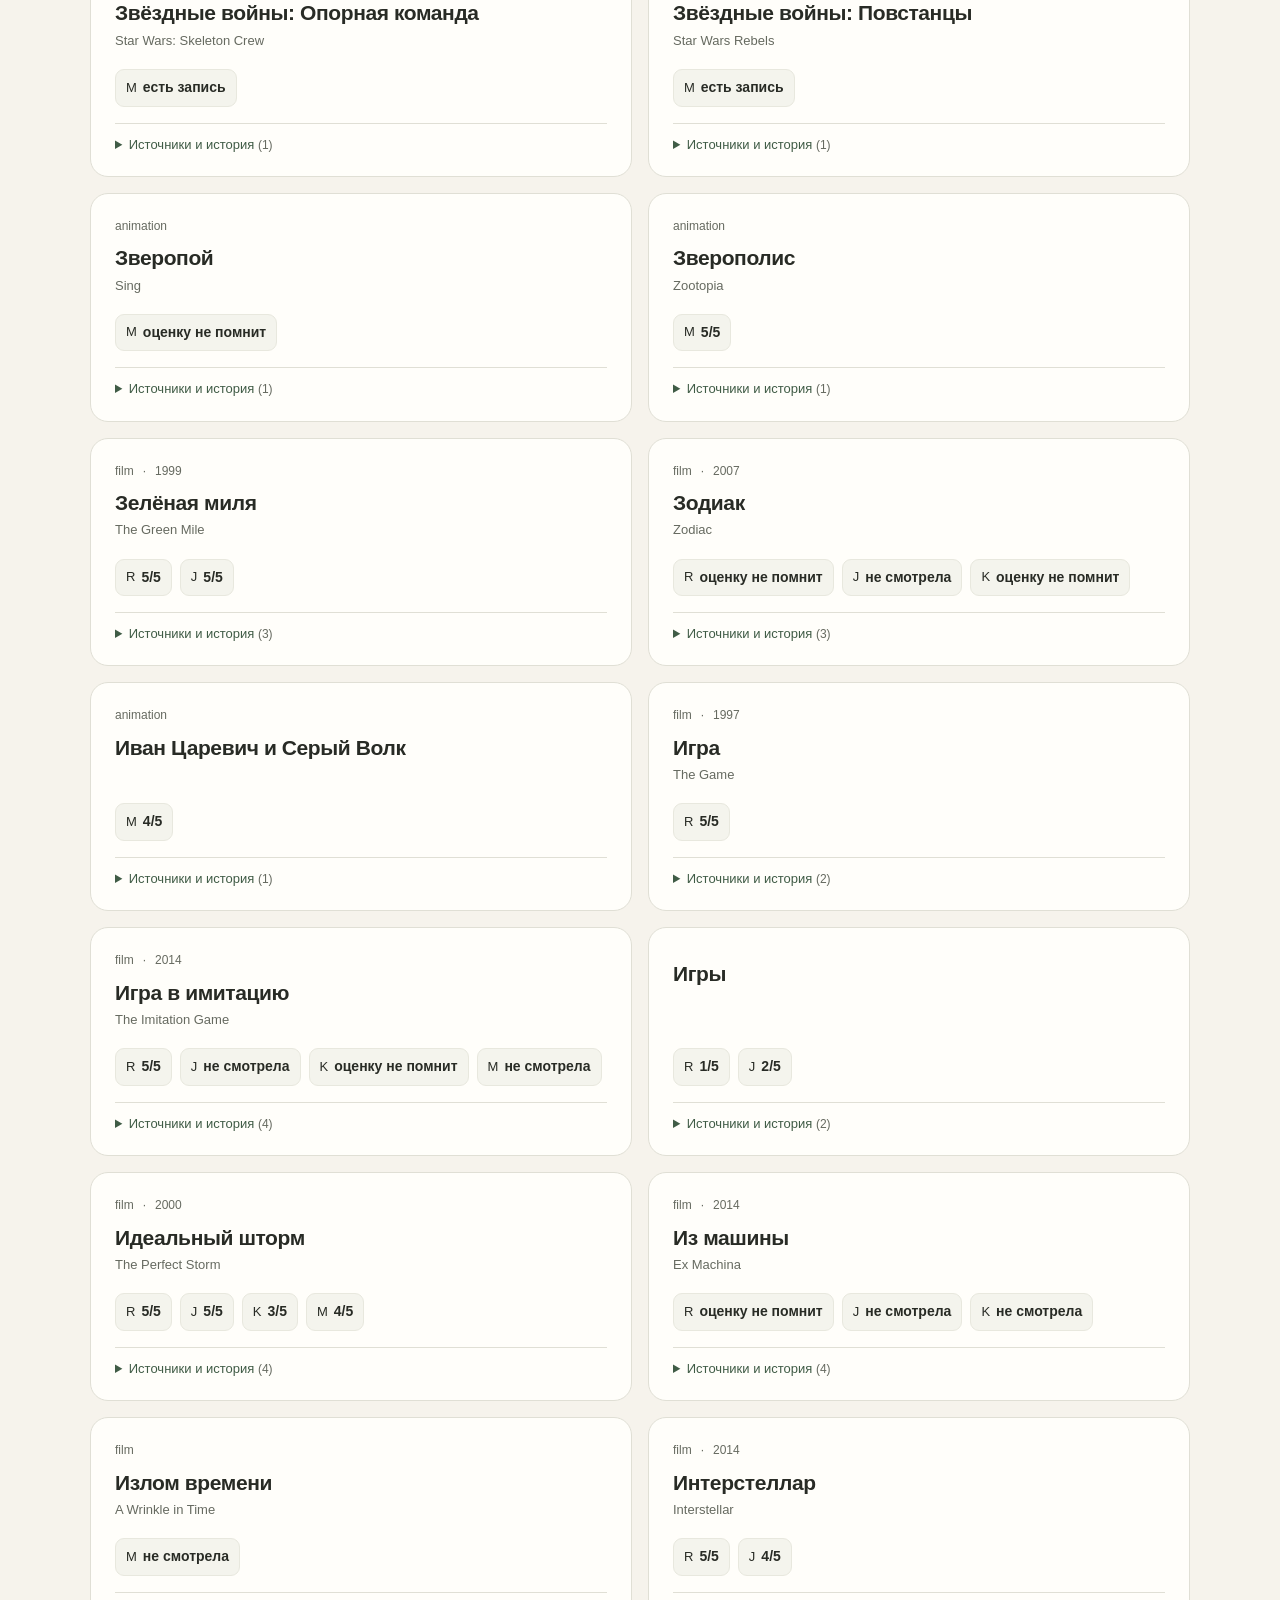
==== commit ed34068c: "Show explicit current cinema ratings in viewer" ====
--- a/backup/cinema/index.html
+++ b/backup/cinema/index.html
@@ -209,7 +209,7 @@
       return '🔥'.repeat(Number(o.heat));
     }
     function sourceLabel(o){
-      return {master:'master',legacy:'legacy',fast101_recovery:'FAST 101',master_watchlist:'M watchlist'}[o.source_layer]||o.source_layer;
+      return {master:'master',legacy:'legacy',fast101_recovery:'FAST 101',master_watchlist:'M watchlist',user_explicit:'текущая оценка'}[o.source_layer]||o.source_layer;
     }
     function statusText(s){
       return {watched:'просмотрено',not_watched:'не смотрел(а)',watched_forgot:'оценка не помнится',partial:'не досмотрено',unanswered:'без ответа',recommended:'рекомендовано',candidate:'кандидат',season_pending:'ждём сезон',watched_unclear:'статус уточняется'}[s]||s||'';
@@ -217,15 +217,15 @@
     function profileSummary(title,profile){
       const s=title.summary?.[profile]; if(!s)return '';
       const values=s.values||[];
-      const text=values.length?values.map(v=>ratingText(v,profile)).join(' / '):'есть запись';
+      const text=s.current_value!==undefined&&s.current_value!==null?ratingText(s.current_value,profile):(values.length?values.map(v=>ratingText(v,profile)).join(' / '):'есть запись');
       return '<span class="profile-score'+(s.conflict?' conflict':'')+'"><span>'+profile+'</span><strong>'+escapeHTML(text)+'</strong>'+(s.conflict?'<span class="conflict-note">⚠</span>':'')+'</span>';
     }
     function sourceRow(o){
-      const recovered=o.verification==='recovered_secondary_final';
+      const recovered=o.verification==='recovered_secondary_final', explicit=o.verification==='current_user_explicit';
       return '<div class="source-row"><div class="source-head"><strong>'+escapeHTML(o.profile+' · '+ratingText(o.rating,o.profile))+'</strong>'+
         (heatText(o)?'<span>'+escapeHTML(heatText(o))+'</span>':'')+
         '<span class="pill '+(recovered?'warn':'ok')+'">'+escapeHTML(sourceLabel(o))+'</span>'+
-        (recovered?'<span class="pill warn">восстановлено по истории</span>':'<span class="pill ok">снимок сохранён</span>')+
+        (explicit?'<span class="pill ok">подтверждено пользователем</span>':(recovered?'<span class="pill warn">восстановлено по истории</span>':'<span class="pill ok">снимок сохранён</span>'))+
         '</div><div class="source-meta">'+
         [statusText(o.status),o.source_locator,o.source_time,o.evidence_ids?('evidence: '+o.evidence_ids):'',o.source_note,o.notes].filter(Boolean).map(escapeHTML).join(' · ')+
         '</div></div>';
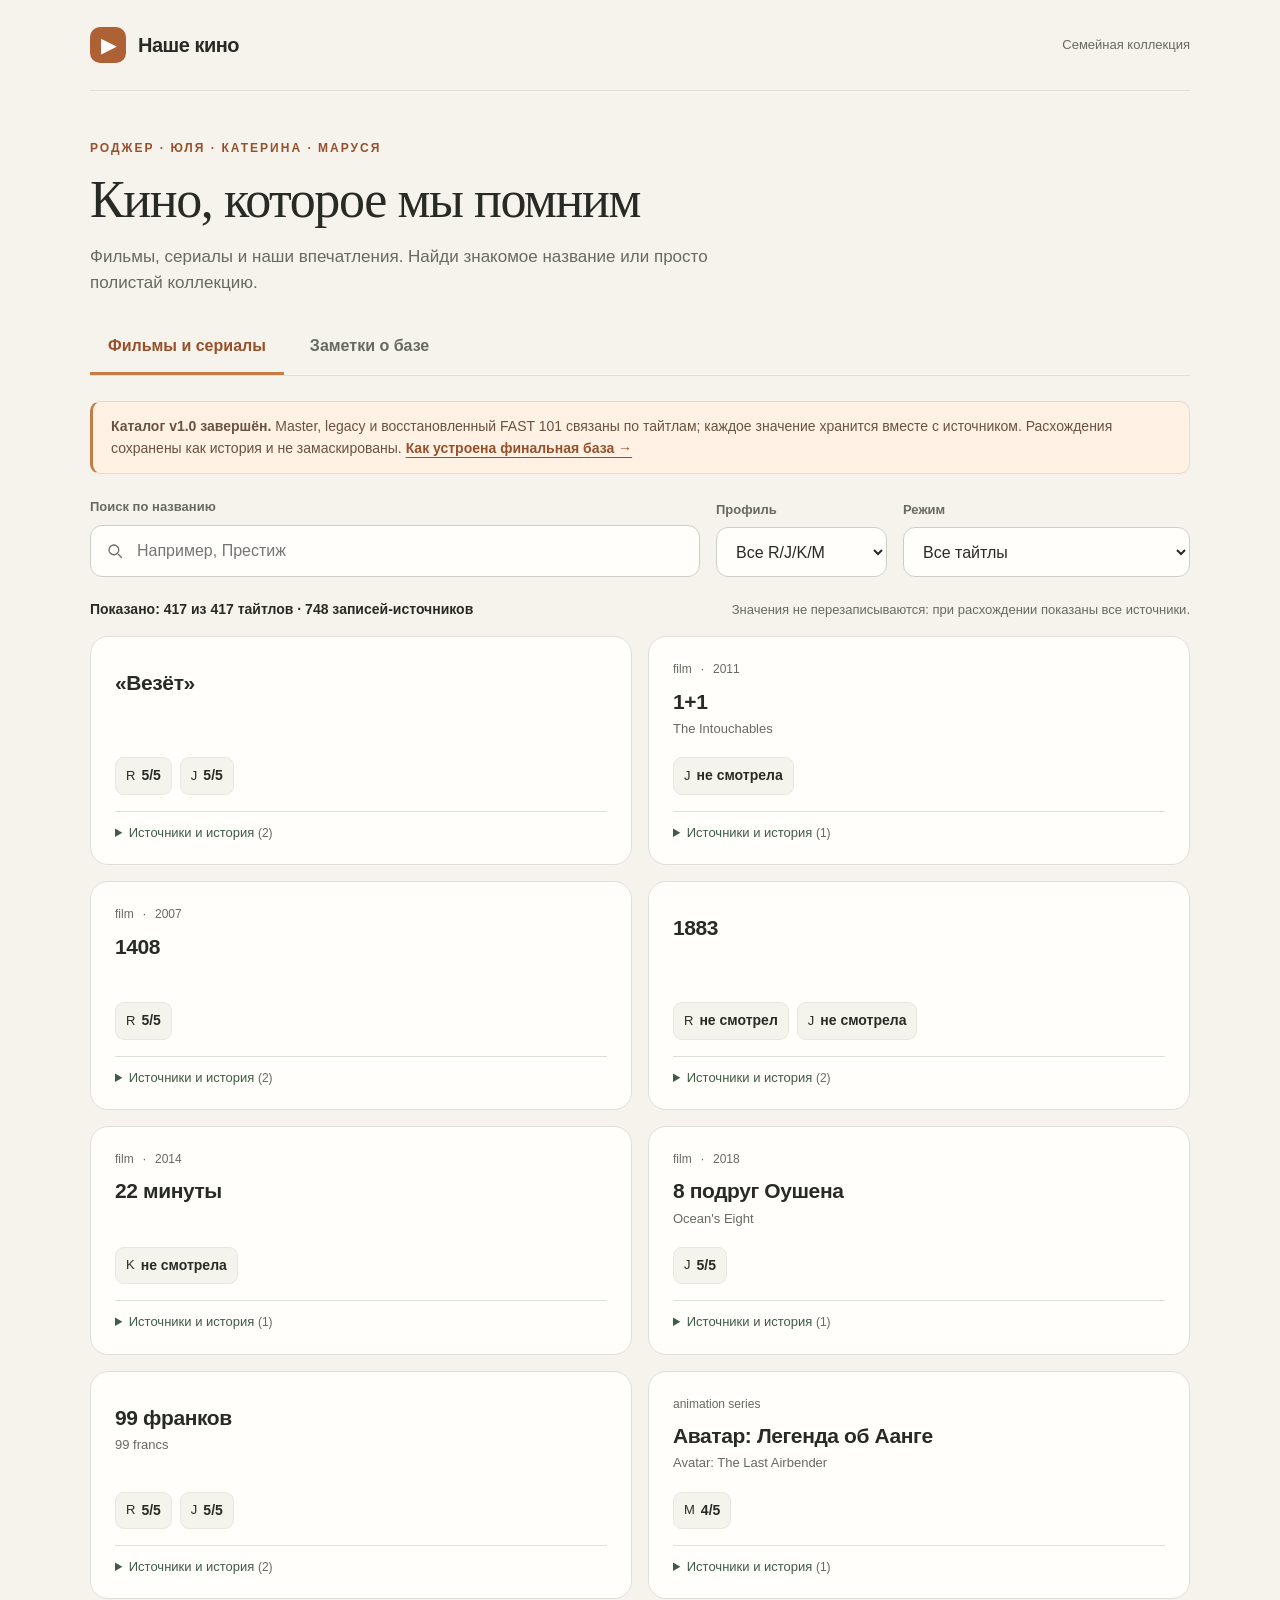
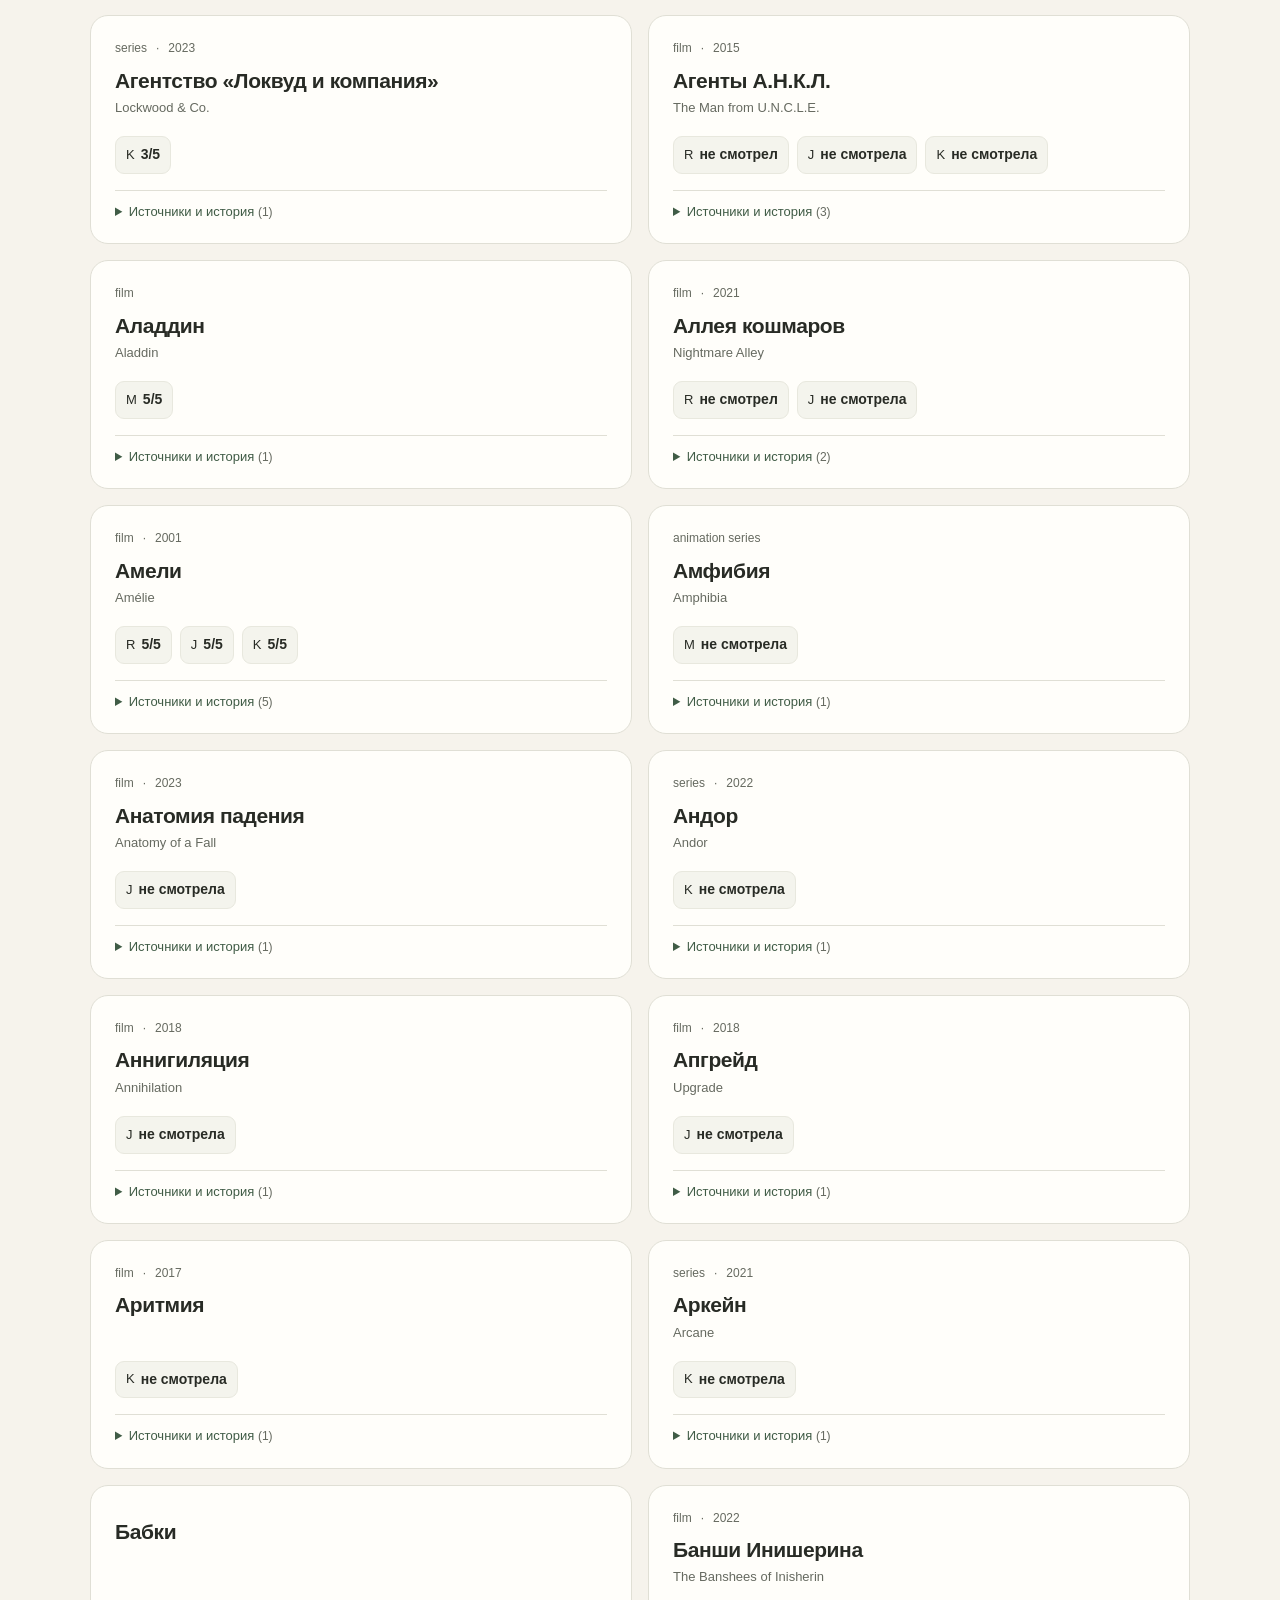
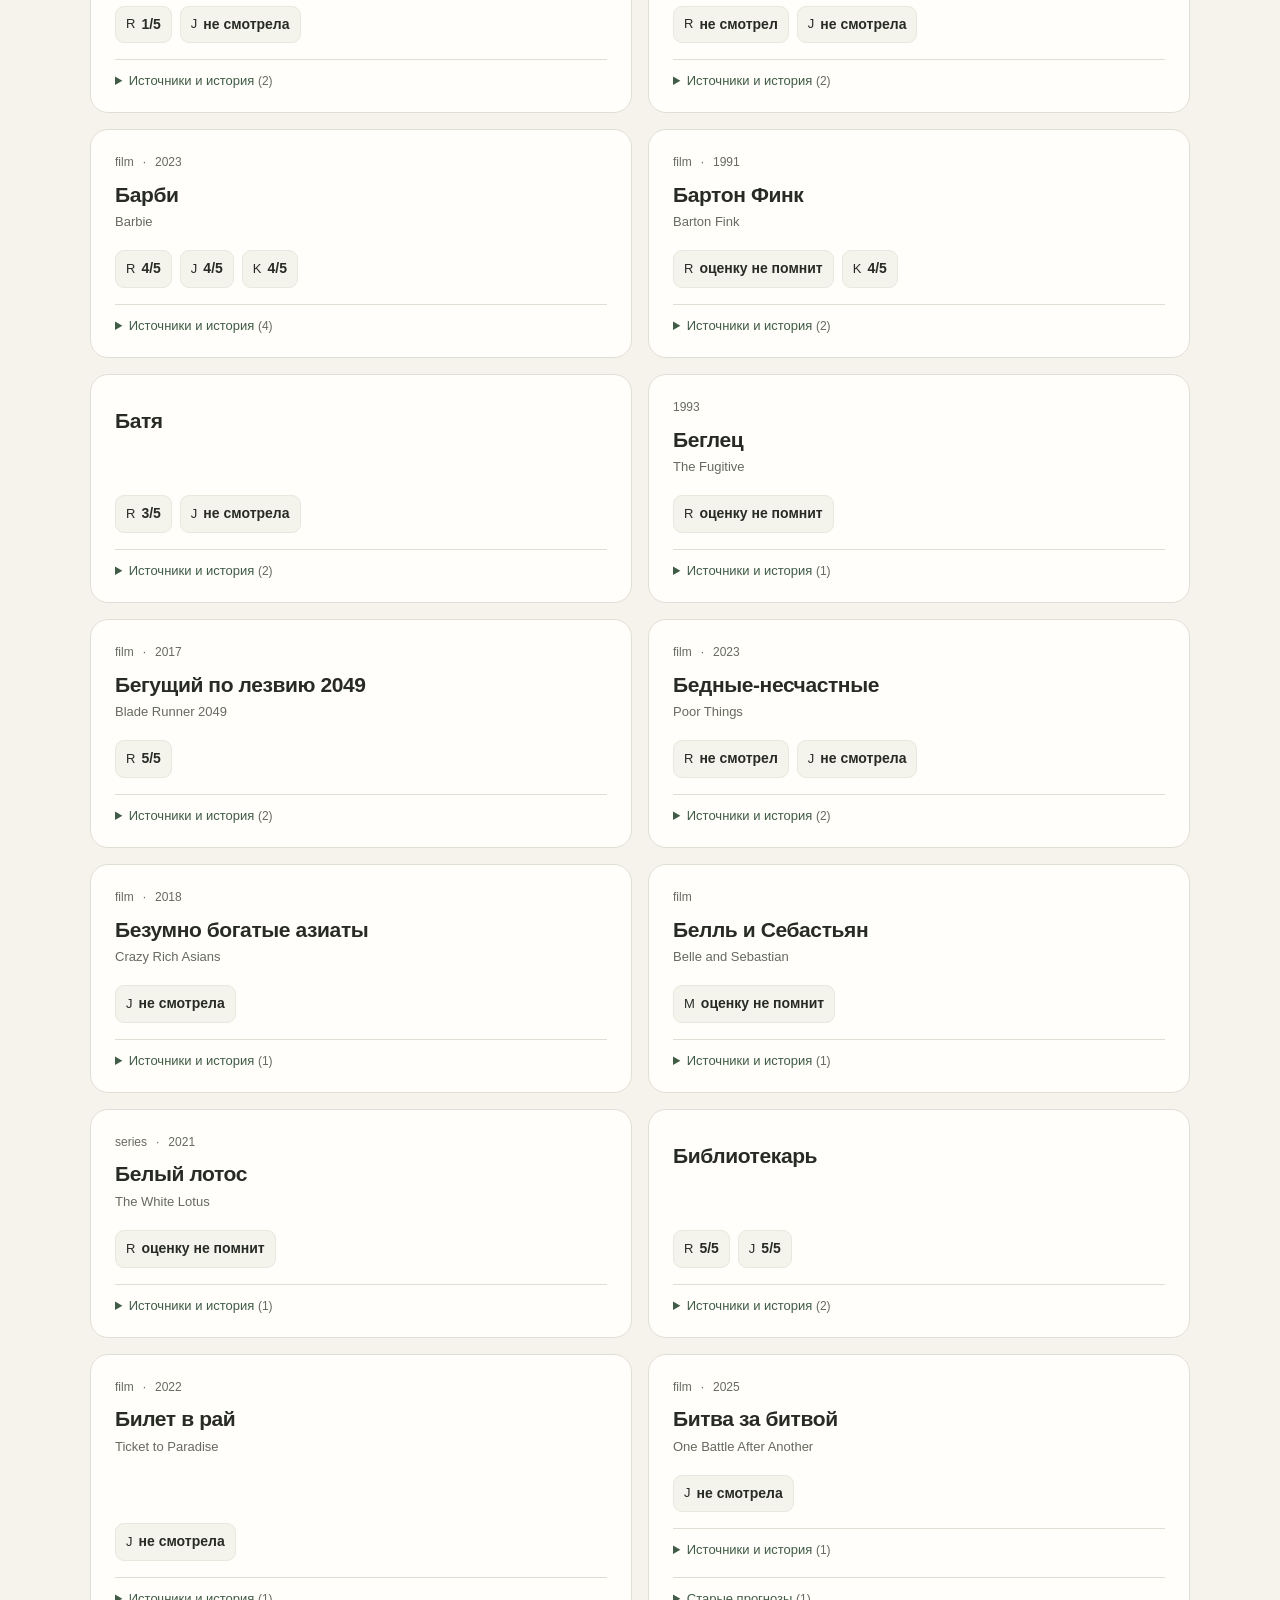
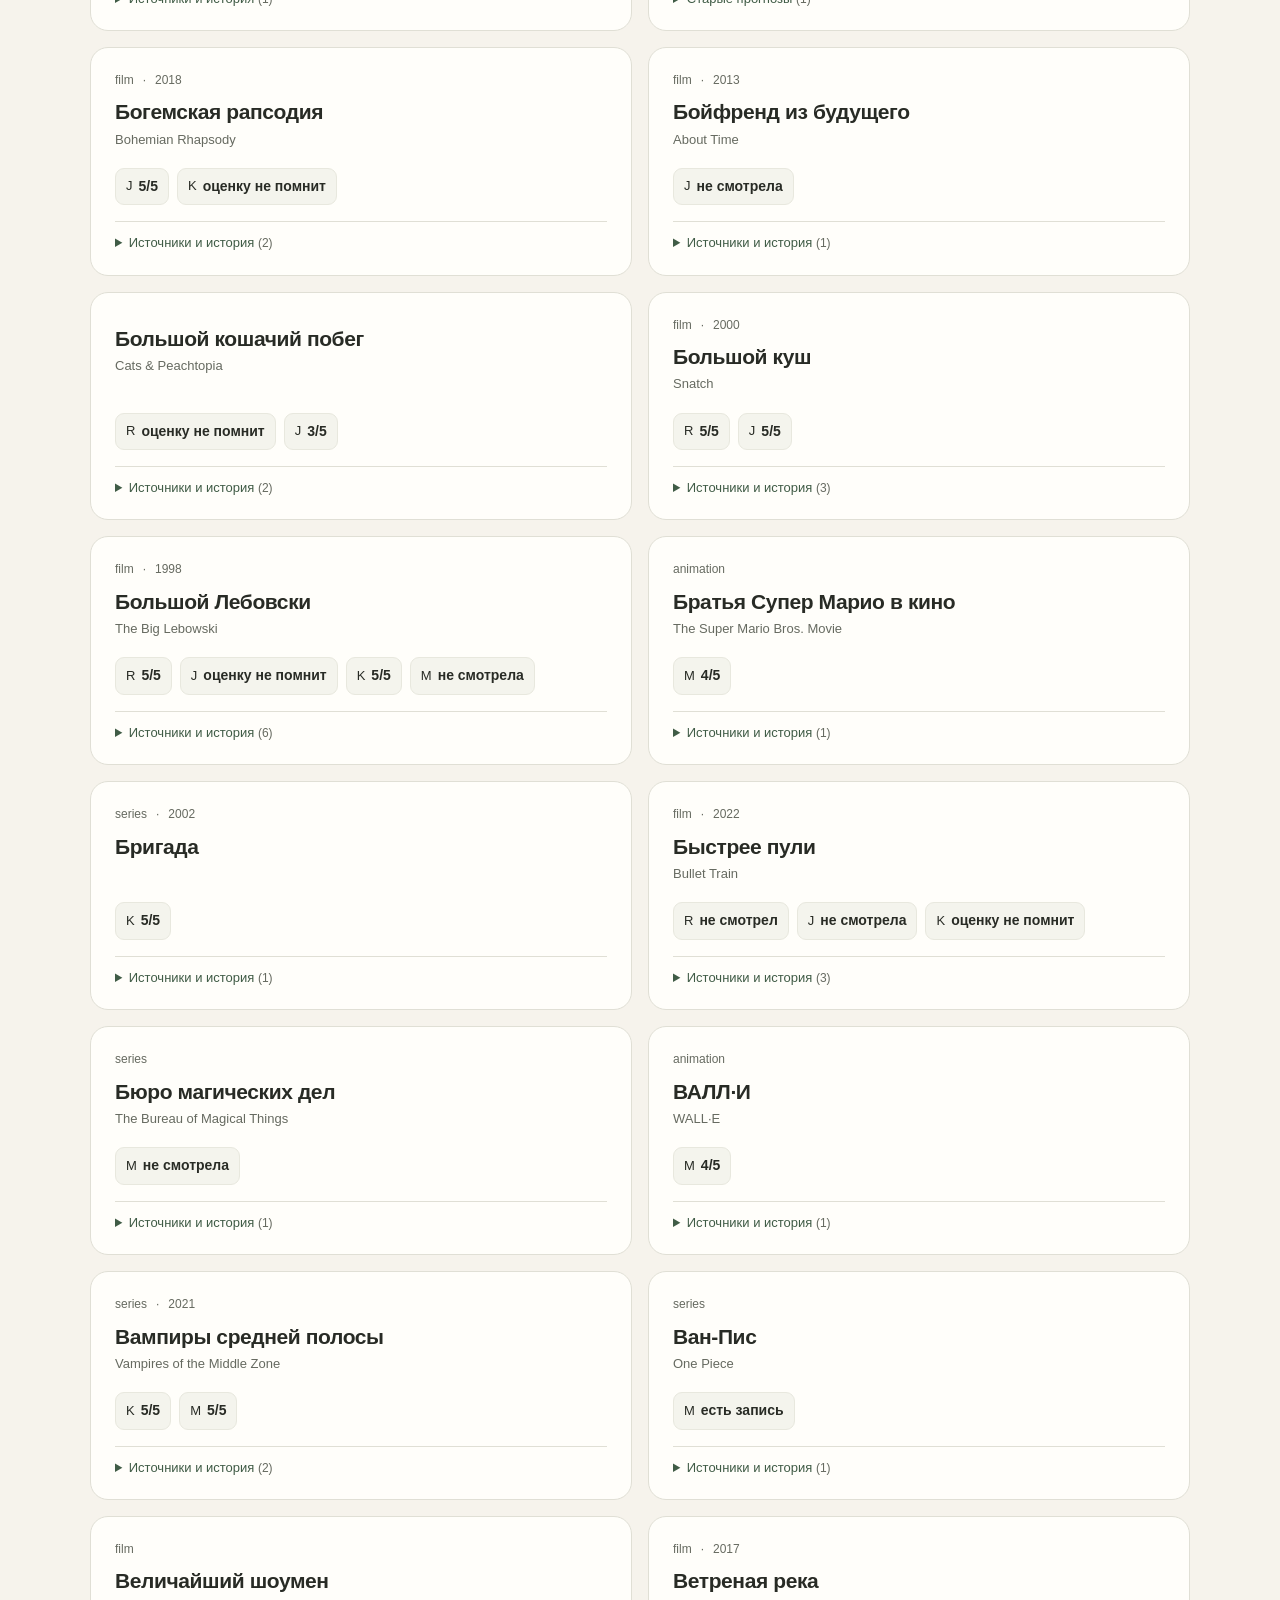
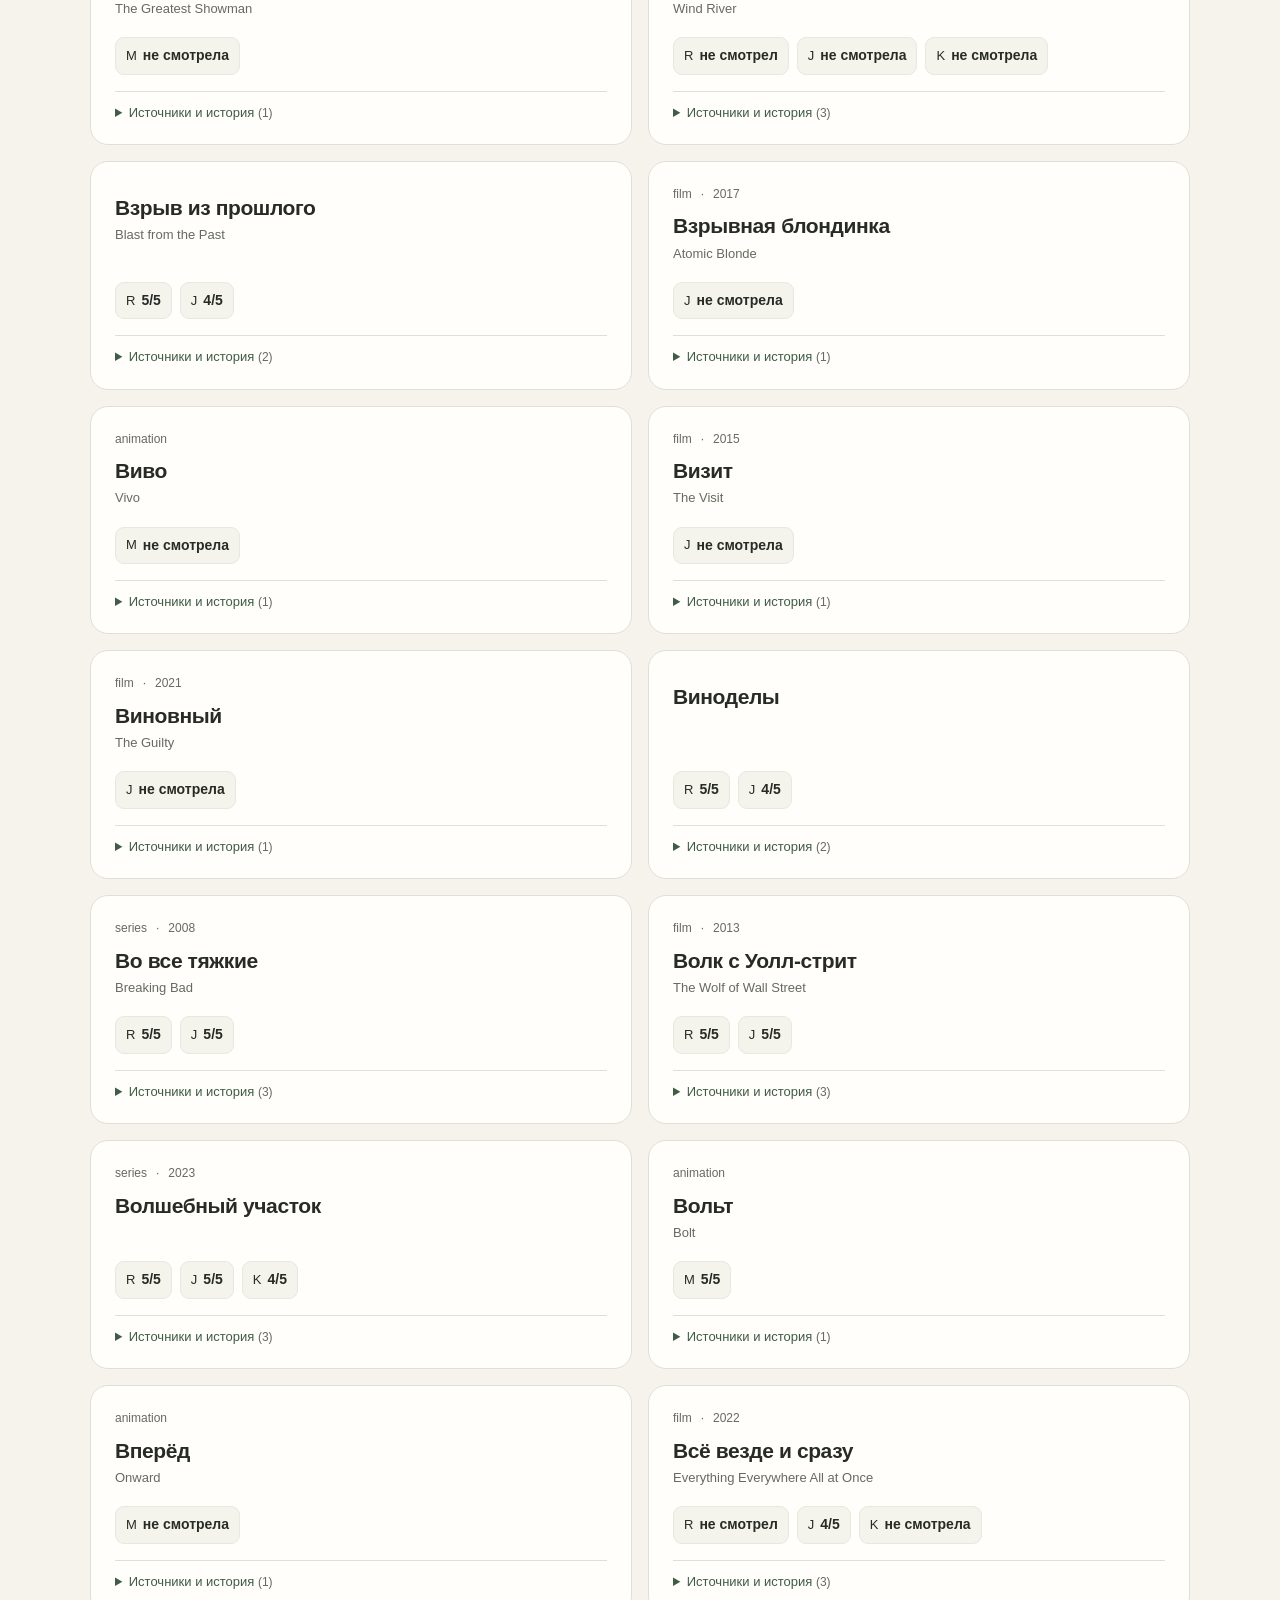
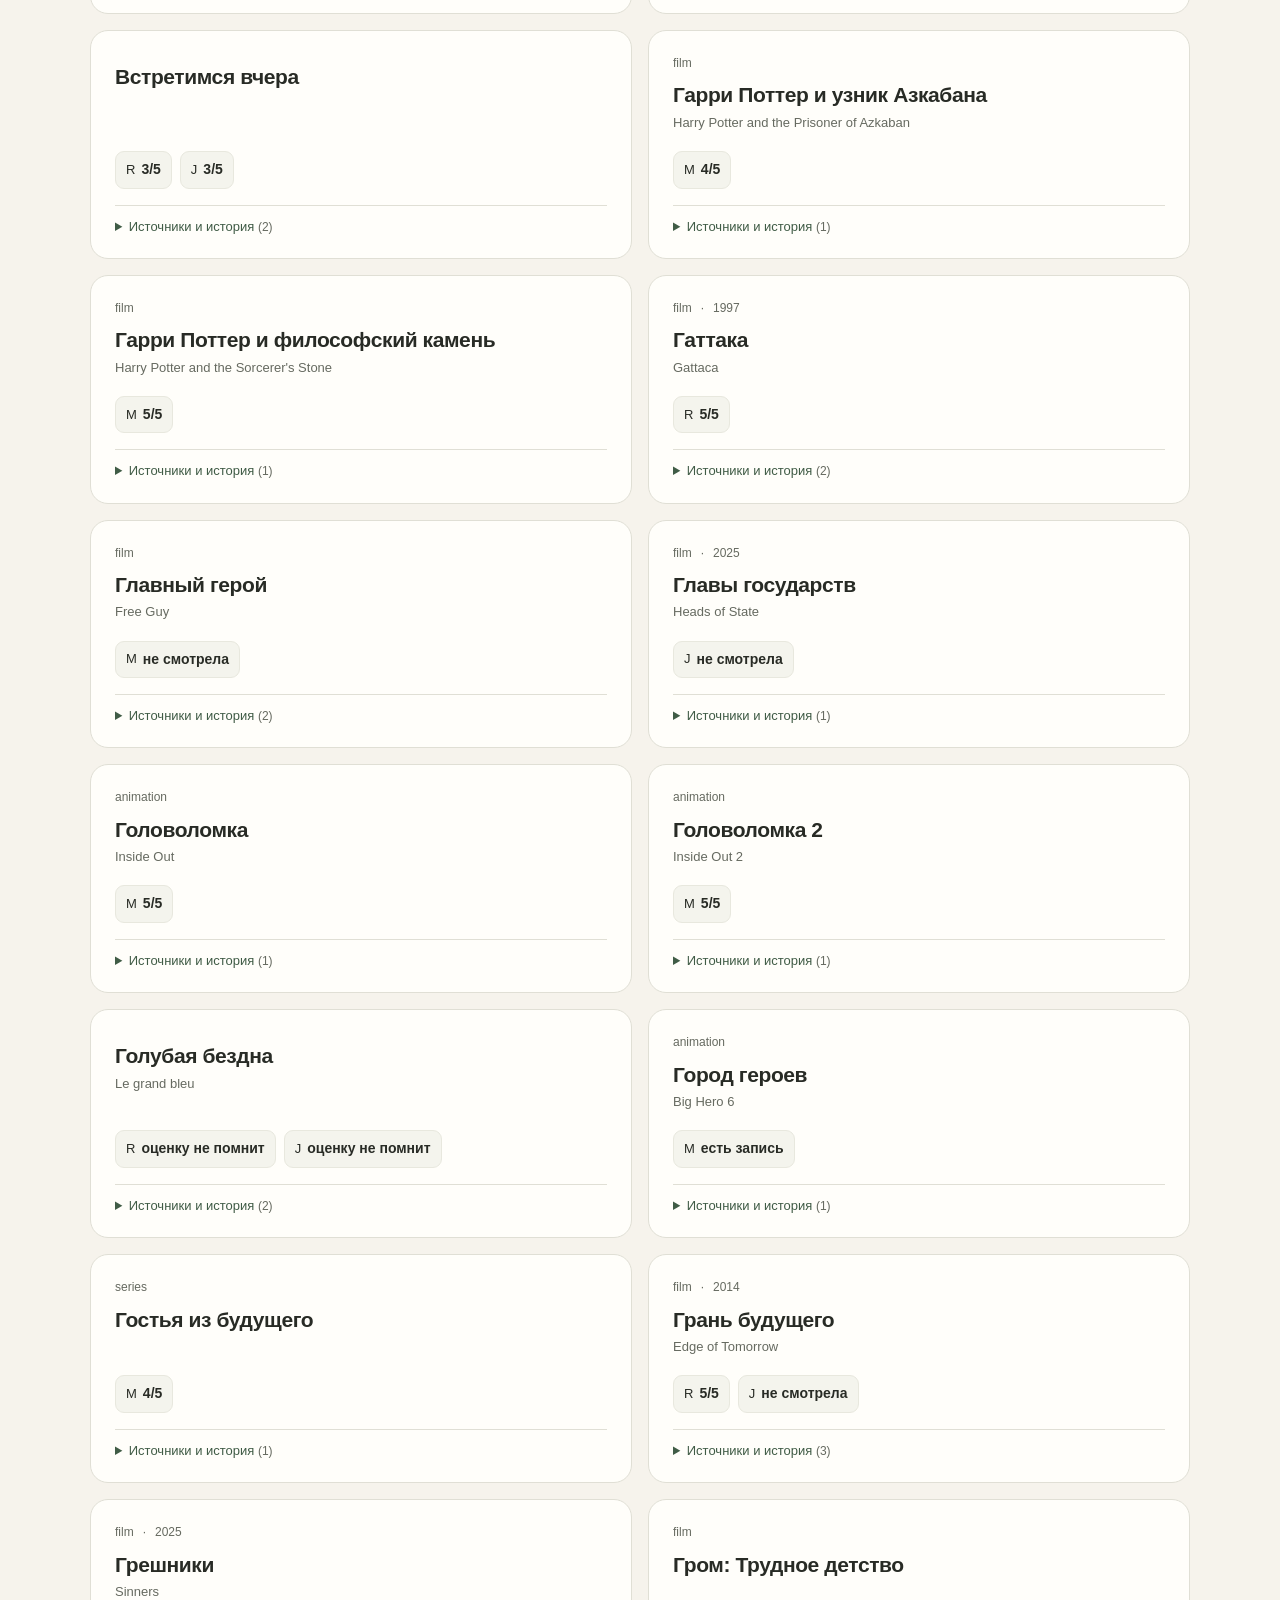
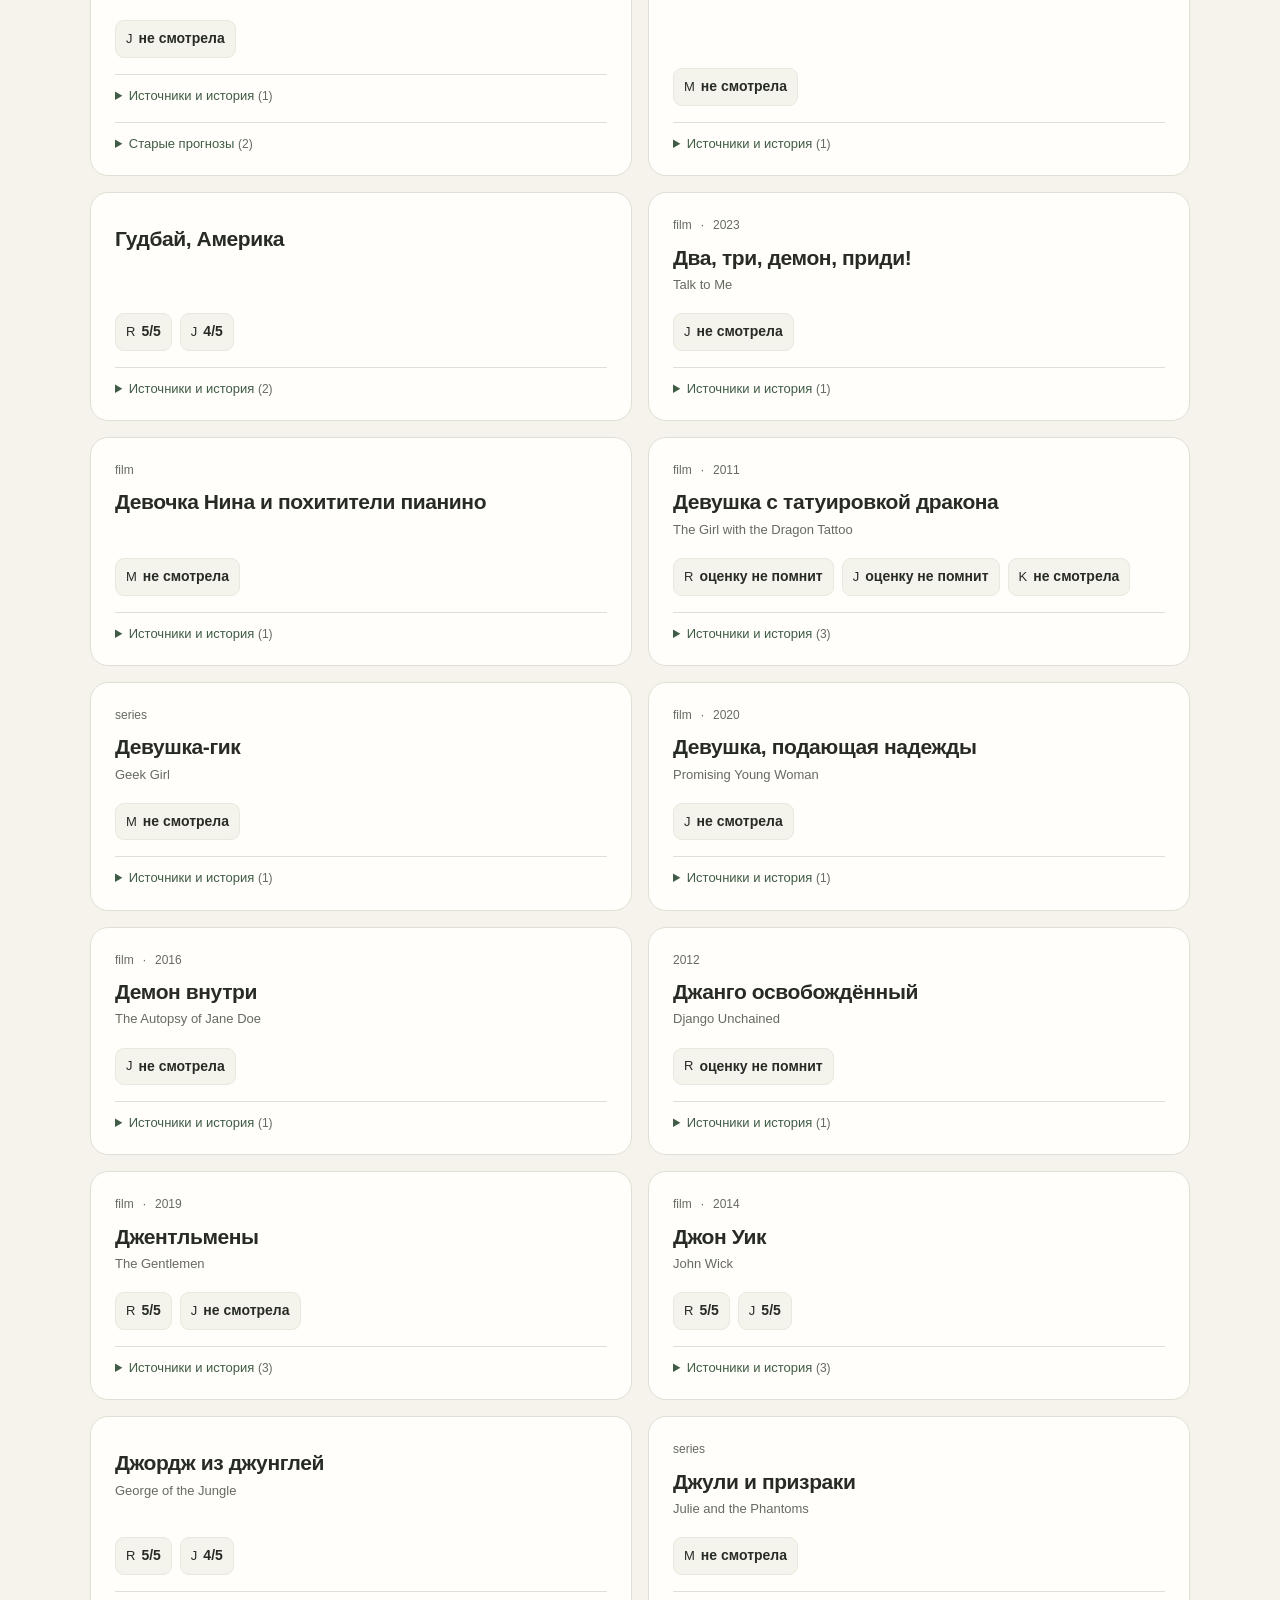
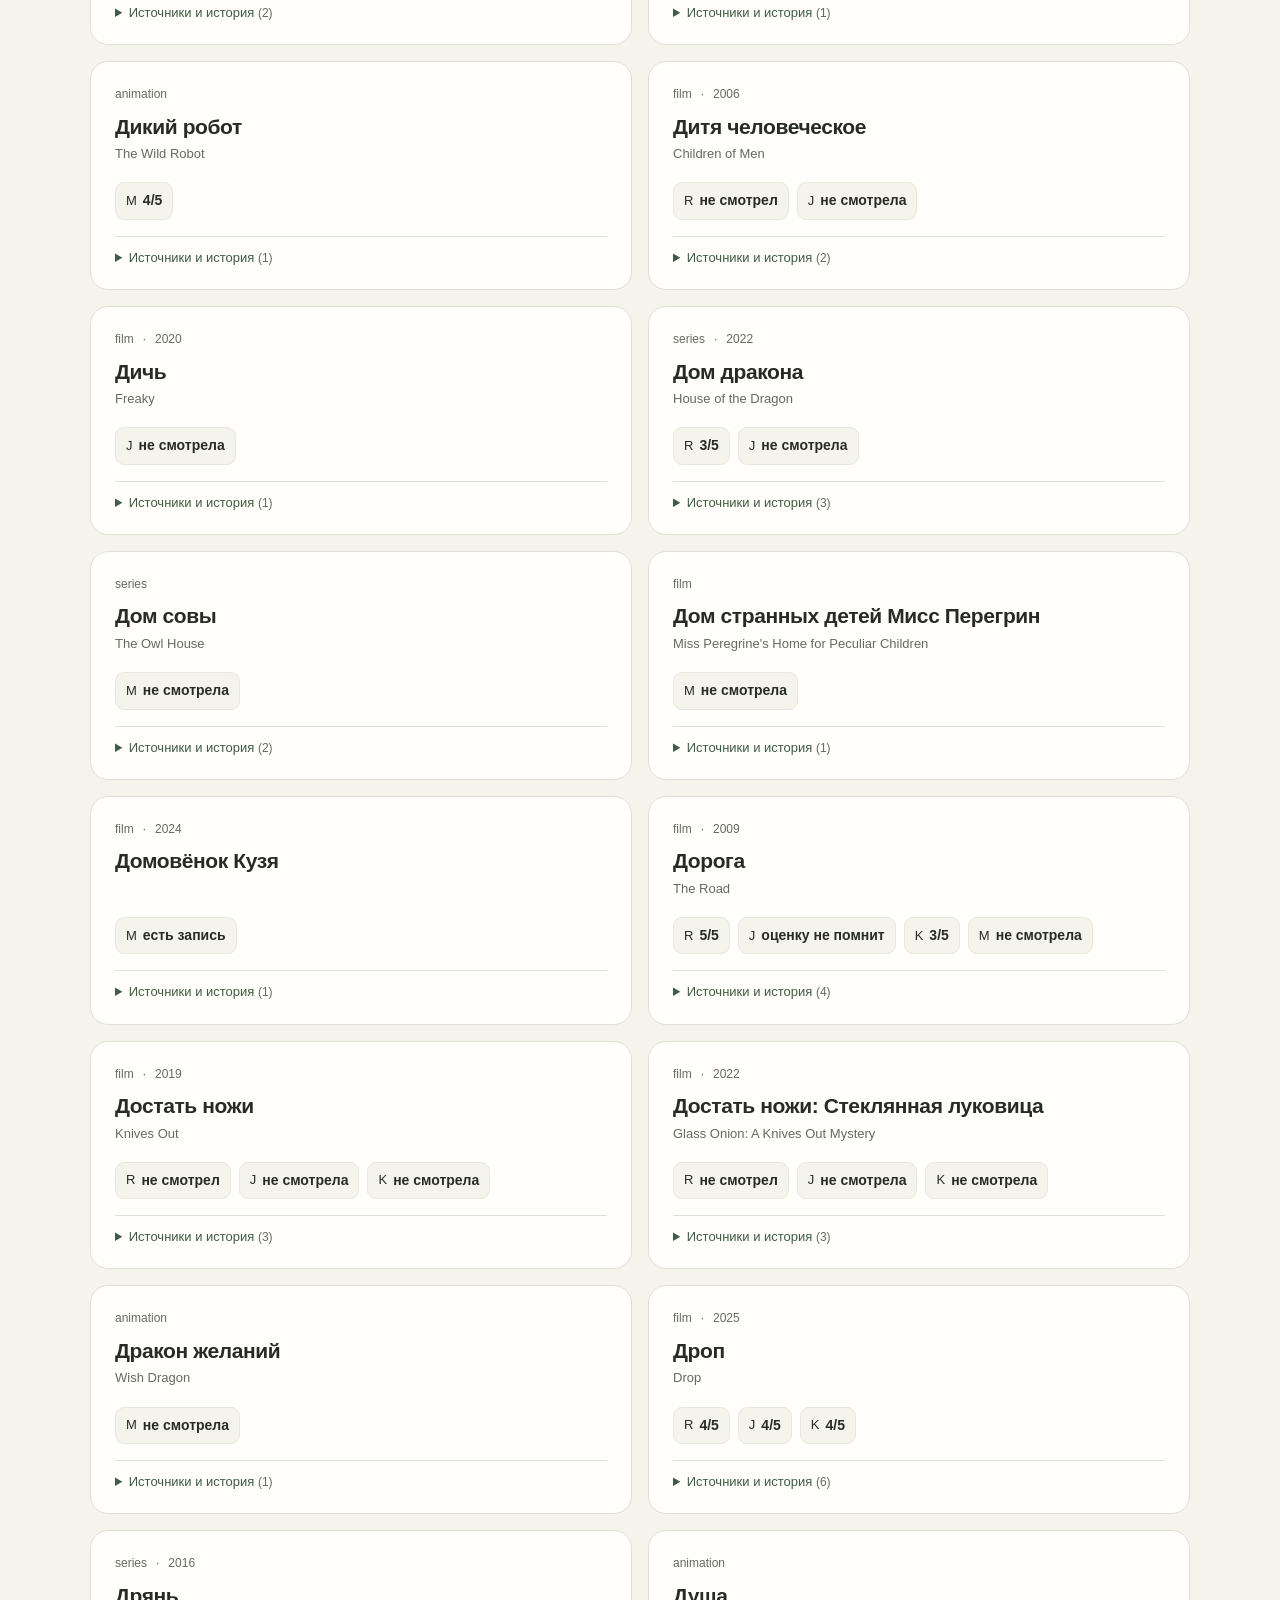
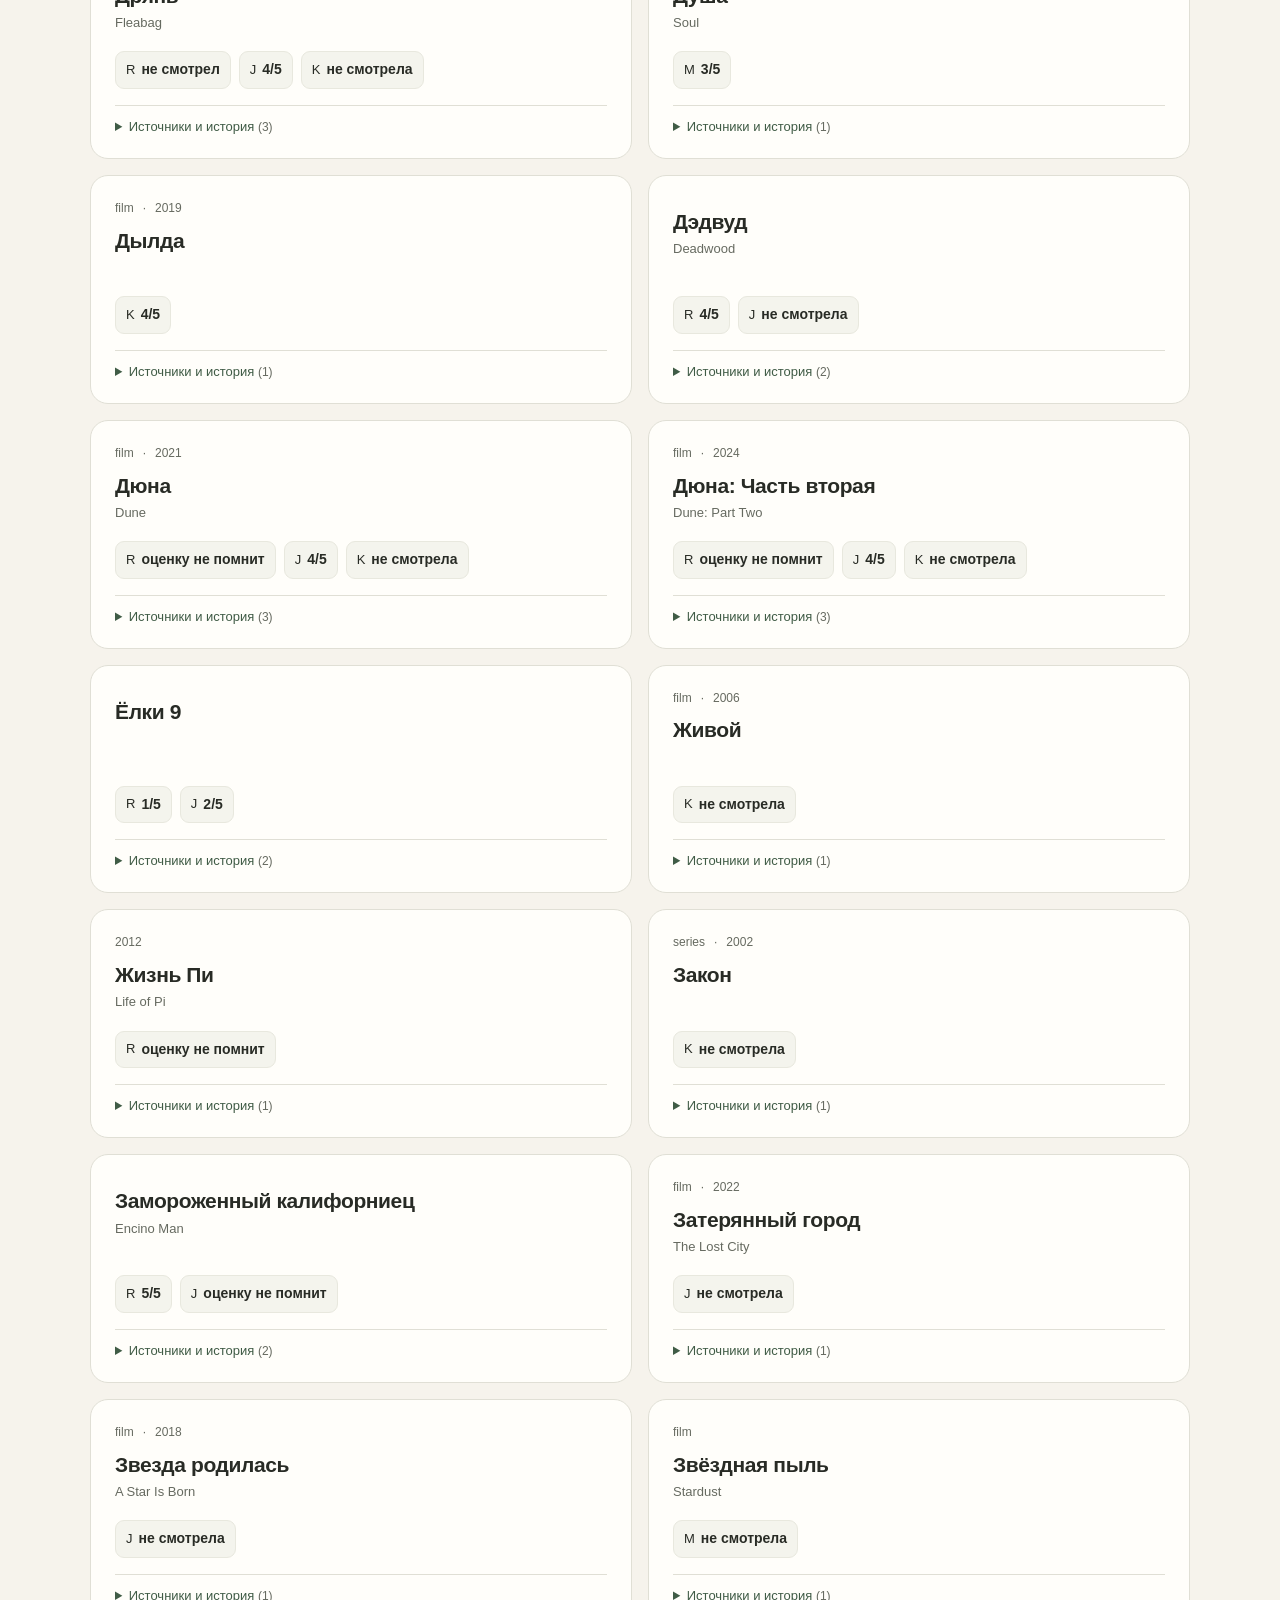
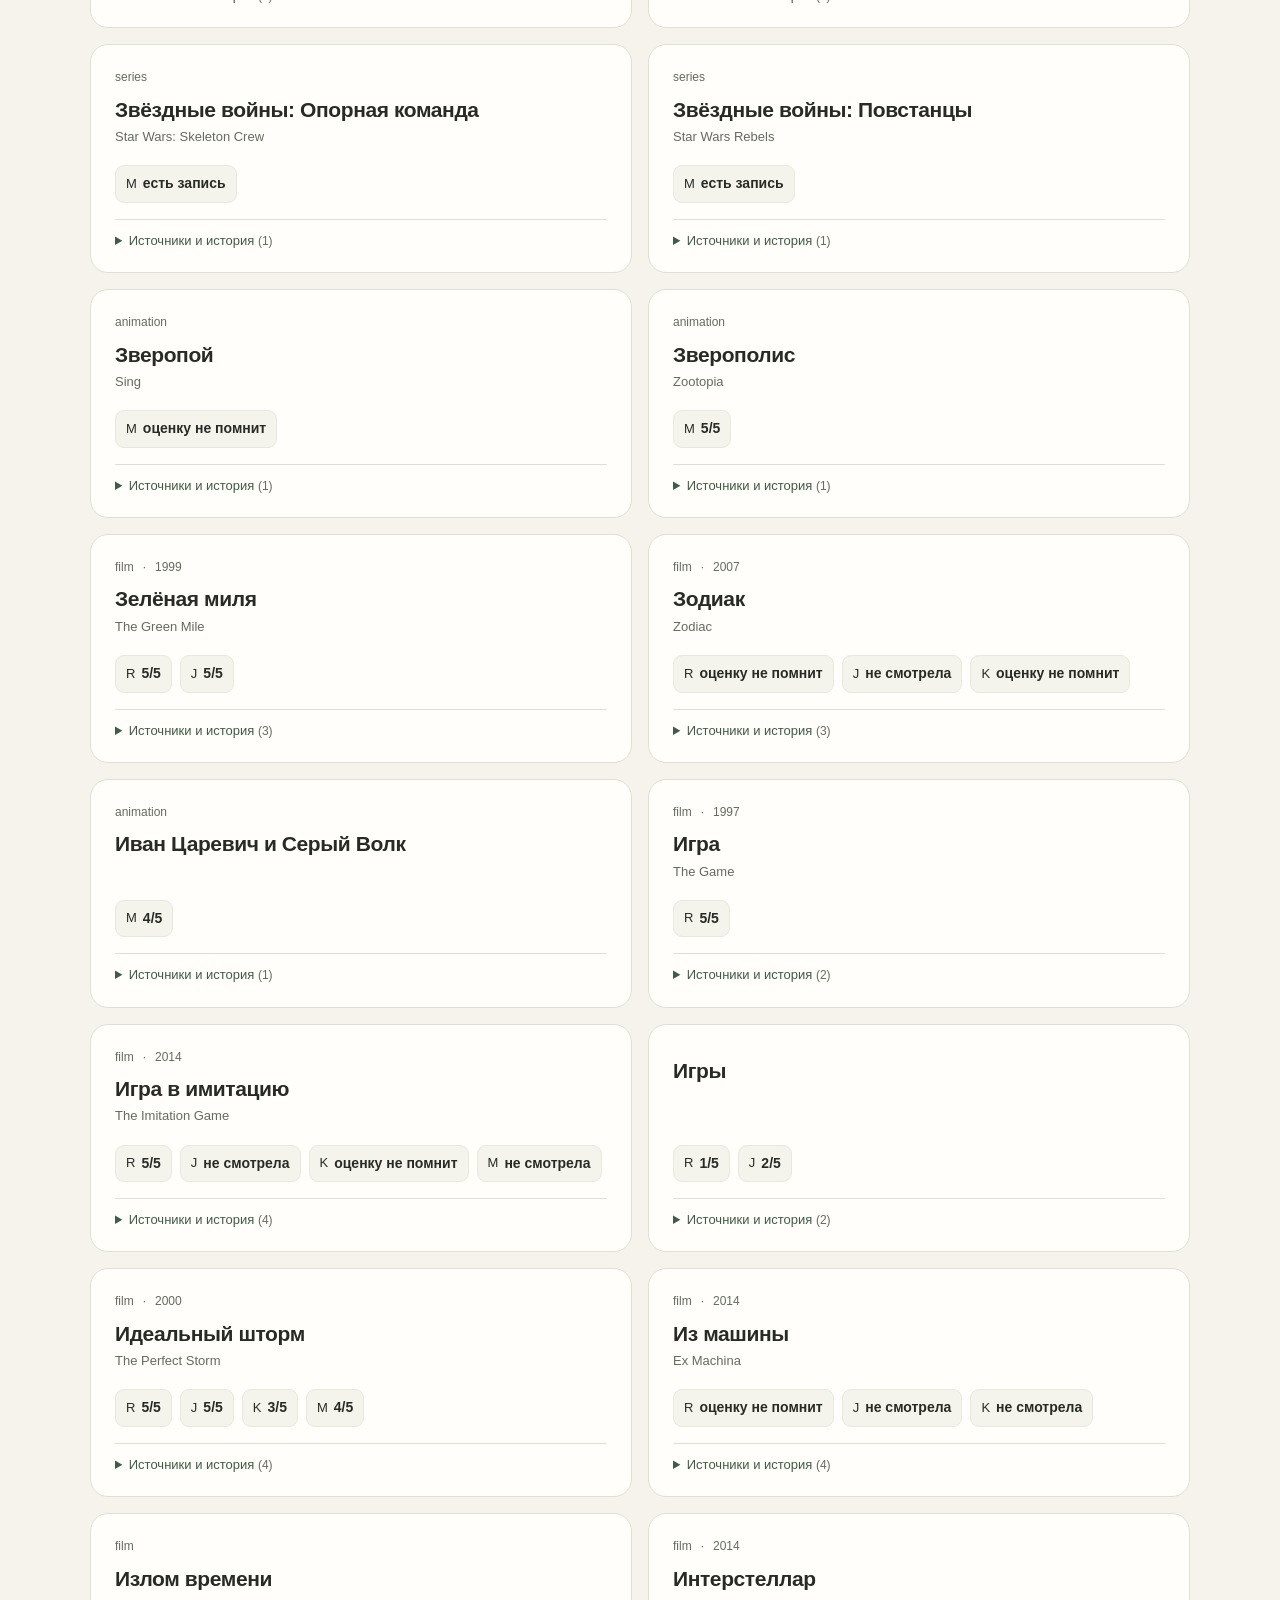
==== commit fc148ec8: "Show historical cinema recommendation predictions" ====
--- a/backup/cinema/index.html
+++ b/backup/cinema/index.html
@@ -140,6 +140,7 @@
               <option value="fast">Есть FAST 101</option>
               <option value="recovered">Восстановлено из FAST 101</option>
               <option value="watchlist">Watchlist M</option>
+              <option value="recommendations">История рекомендаций</option>
             </select>
           </div>
         </div>
@@ -232,6 +233,7 @@
     }
     function card(t,data){
       const obs=data.observations.filter(o=>o.title_id===t.id);
+      const recs=(data.recommendation_history||[]).filter(r=>r.title_id===t.id);
       const title=t.ru_title||t.title, original=t.title&&t.title!==title?t.title:'';
       const meta=[t.type,t.year].filter(Boolean);
       const scores=['R','J','K','M'].map(p=>profileSummary(t,p)).filter(Boolean).join('');
@@ -240,7 +242,9 @@
         '<h2>'+escapeHTML(title)+'</h2><p class="original">'+escapeHTML(original)+'</p>'+
         (anyConflict?'<span class="status" style="color:var(--orange-text)">⚠ Есть расхождение источников</span>':'')+
         '<div class="ratings">'+(scores||'<span class="no-data">Оценок пока нет</span>')+'</div>'+
-        '<details><summary>Источники и история <span class="sources-count">('+obs.length+')</span></summary><div class="source-list">'+obs.map(sourceRow).join('')+'</div></details></article>';
+        '<details><summary>Источники и история <span class="sources-count">('+obs.length+')</span></summary><div class="source-list">'+obs.map(sourceRow).join('')+'</div></details>'+
+        (recs.length?'<details><summary>Старые прогнозы <span class="sources-count">('+recs.length+')</span></summary><div class="source-list">'+recs.map(r=>'<div class="source-row"><div class="source-head"><strong>'+escapeHTML(r.snapshot)+'</strong><span class="pill warn">прогноз, не оценка</span></div><div class="source-meta">'+escapeHTML(['R '+(r.predicted_R||'—'),r.predicted_heat||'',r.predicted_J?('J '+r.predicted_J):'',r.confidence?('уверенность '+r.confidence):'',r.reason].filter(Boolean).join(' · '))+'</div></div>').join('')+'</div></details>':'')+
+        '</article>';
     }
     async function showCards(){
       const request=++listRequest; $('cards').setAttribute('aria-busy','true');
@@ -260,6 +264,7 @@
           if(view==='fast'&&!obs.some(o=>o.source_layer==='fast101_recovery'))return false;
           if(view==='recovered'&&!obs.some(o=>o.verification==='recovered_secondary_final'))return false;
           if(view==='watchlist'&&!obs.some(o=>o.source_layer==='master_watchlist'))return false;
+          if(view==='recommendations'&&!(data.recommendation_history||[]).some(r=>r.title_id===t.id))return false;
           return true;
         });
         $('count').textContent='Показано: '+filtered.length+' из '+data.titles.length+' тайтлов · '+data.stats.observations+' записей-источников';
